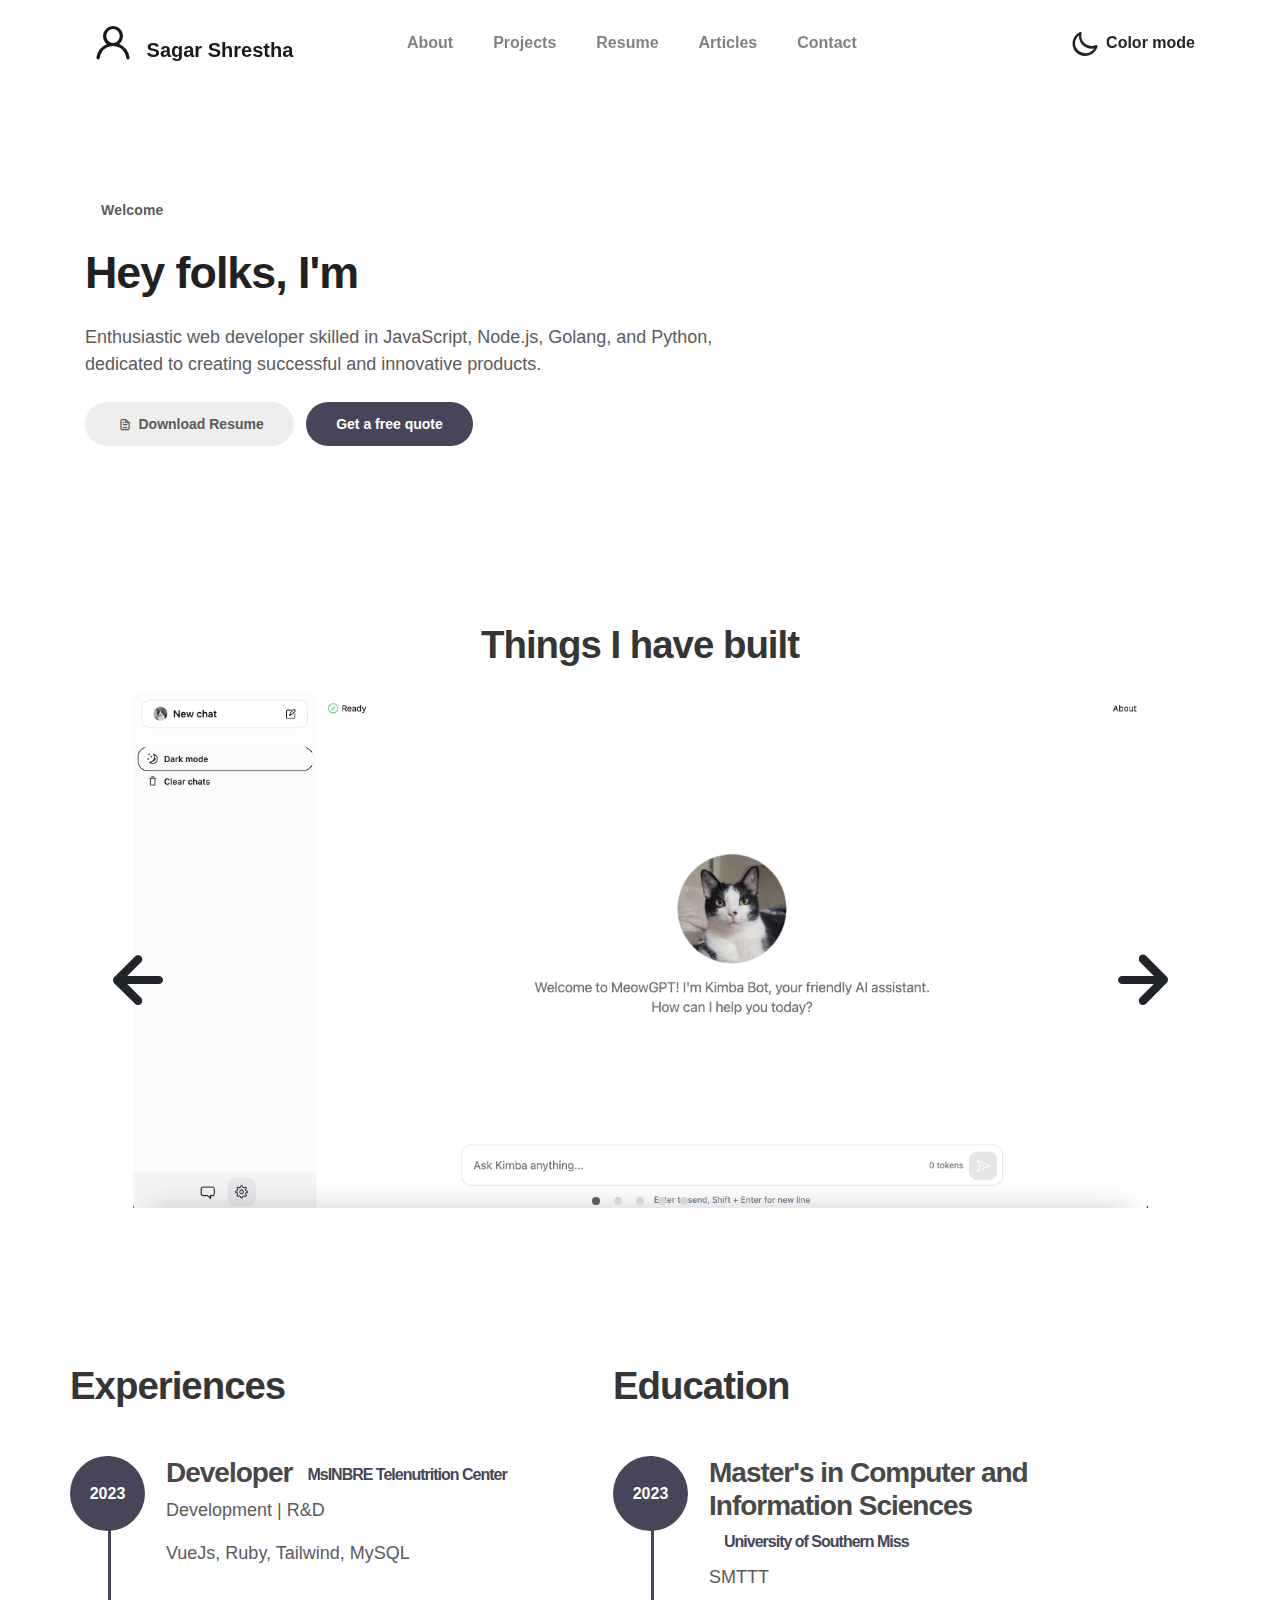
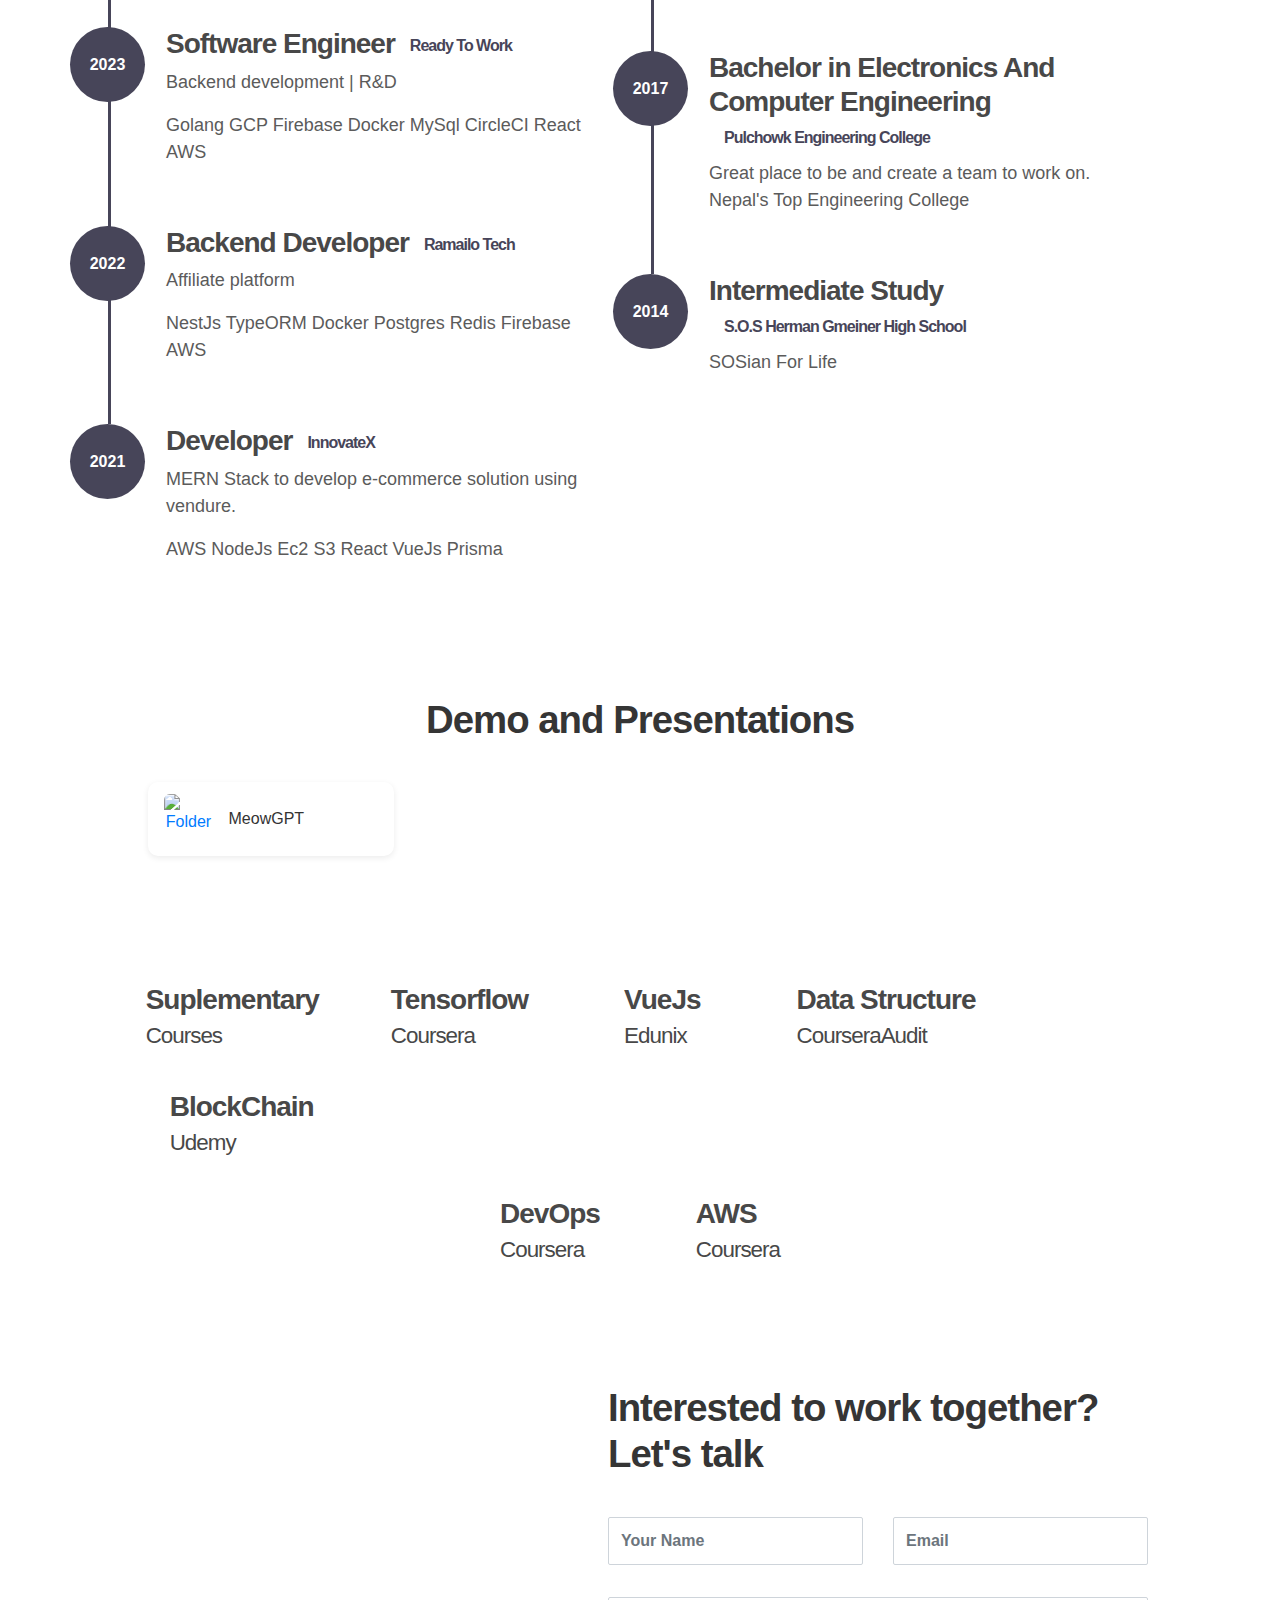
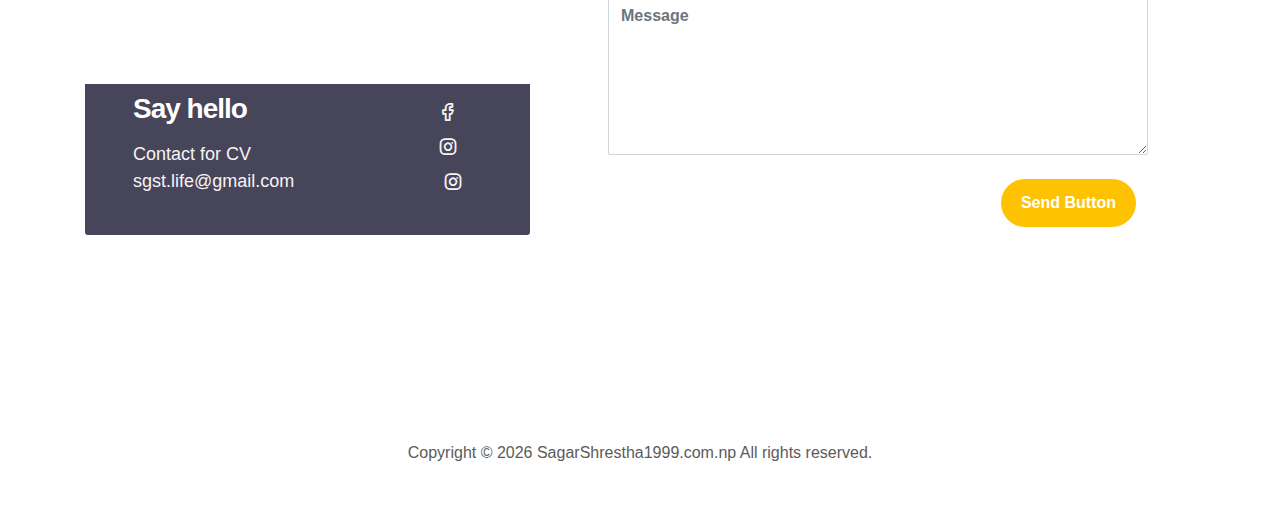
==== index.html @ 795438db "feat: added meow on demo" ====
<!doctype html>
<html lang="en">
  <head>
    <meta charset="utf-8">
    <meta name="viewport" content="width=device-width, initial-scale=1, shrink-to-fit=no">
    <meta name="description" content="">
    <meta name="author" content="">

    <title>Sagar's Portfolio</title>

    <link rel="stylesheet" href="css/bootstrap.min.css">
    <link rel="stylesheet" href="css/unicons.css">
    <link rel="stylesheet" href="css/owl.carousel.min.css">
    <link rel="stylesheet" href="css/owl.theme.default.min.css">
    <link rel="stylesheet" href="css/tooplate-style.css">

  </head>
  <body>

    <!-- MENU -->
    <nav class="navbar navbar-expand-sm navbar-light">
        <div class="container">
            <a class="navbar-brand" href="index.html"><i class='uil uil-user'></i> Sagar Shrestha</a>

            <button class="navbar-toggler" type="button" data-toggle="collapse" data-target="#navbarNav" aria-controls="navbarNav" aria-expanded="false"
                aria-label="Toggle navigation">
                <span class="navbar-toggler-icon"></span>
                <span class="navbar-toggler-icon"></span>
                <span class="navbar-toggler-icon"></span>
            </button>

            <div class="collapse navbar-collapse" id="navbarNav">
                <ul class="navbar-nav mx-auto">
                    <li class="nav-item">
                        <a href="#about" class="nav-link"><span data-hover="About">About</span></a>
                    </li>
                    <li class="nav-item">
                        <a href="#project" class="nav-link"><span data-hover="Projects">Projects</span></a>
                    </li>
                    <li class="nav-item">
                        <a href="#resume" class="nav-link"><span data-hover="Resume">Resume</span></a>
                    </li>
                    <li class="nav-item">
                        <a href="https://sgstlife.medium.com/" class="nav-link"><span data-hover="Articles">Articles</span></a>
                    </li>
                    <li class="nav-item">
                        <a href="#contact" class="nav-link"><span data-hover="Contact">Contact</span></a>
                    </li>
                    <li class="nav-item">
                      <a href="https://www.linkedin.com/in/znerfii/" style="color:grey"><span data-hover="Li"><div class="iconify uil " style="margin:5px" data-icon="uil-linkedin" data-inline="false" data-toggle="tooltip"  data-placement="left" title="linkedin"></div></span></a>
                    </li>
                    <li class="nav-item">
                      <a href="https://github.com/znerf" style="color:grey"><div class="iconify uil uil-github" style="margin:5px" data-icon="uil-github" data-inline="false" data-toggle="tooltip"  data-placement="left" title="Github"></div></a>
                    </li>
                </ul>

                <ul class="navbar-nav ml-lg-auto">
                    <div class="ml-lg-4">
                      <div class="color-mode d-lg-flex justify-content-center align-items-center">
                        <i class="color-mode-icon"></i>
                        Color mode
                      </div>
                    </div>
                </ul>
            </div>
        </div>
    </nav>

    <!-- ABOUT -->
    <section class="about full-screen d-lg-flex justify-content-center align-items-center" id="about">
        <div class="container">
            <div class="row ">
                
                <div class="col-lg-7 col-md-14 col-14 d-flex align-items-center">
                    <div class="about-text">
                        <small class="small-text">Welcome </small>
                        <h1 class="animated animated-text">
                            <span class="mr-2">Hey folks, I'm</span>
                                <div class="animated-info">
                                    <span class="animated-item">Sagar&nbsp;Shrestha</span>
                                    <span class="animated-item">Web&nbsp;Builder</span>
                                    <span class="animated-item">Developer</span>
                                </div>
                        </h1>

                        <p>Enthusiastic web developer skilled in JavaScript, Node.js, Golang, and Python, dedicated to creating successful and innovative products.</p>
                        
                        <div class="custom-btn-group mt-4">
                          <a href="#resume" class="btn mr-lg-2 custom-btn"><i class='uil uil-file-alt'></i> Download Resume</a>
                          <a href="#contact" class="btn custom-btn custom-btn-bg custom-btn-link">Get a free quote</a>
                        </div>
                    </div>
                </div>

                <div class="col-lg-5 col-md-12 col-12">
                    <div class="about-image svg">
                        <!-- <img src="images/undraw/new.png" class="img-fluid" alt="svg image"> -->
                    </div>
                </div>

            </div>
        </div>
    </section>

    <!-- PROJECTS -->
    <section class="project py-5" id="project">
        <div class="container">
                
                <div class="row">
                  <div class="col-lg-11 text-center mx-auto col-12">

                      <div class="col-lg-8 mx-auto mb-4">
                        <h2>Things I have built</h2>
                      </div>
                      <div class="owl-carousel owl-theme">
                        <div class="item">
                          <div class="project-info">
                            <a href="http://meowgpt.SagarShrestha1999.com.np"><img src="images/project/1.png" class="img-fluid" alt="project image"></a>
                          </div>
                        </div>
                        <div class="item">
                          <div class="project-info">
                            <img src="images/project/3.png" class="img-fluid" alt="project image">
                          </div>
                        </div>

                        <div class="item">
                          <div class="project-info">
                            <img src="images/project/4.png" class="img-fluid" alt="project image">
                          </div>
                        </div>

                        <div class="item">
                          <div class="project-info">
                            <img src="images/project/5.png" class="img-fluid" alt="project image">
                          </div>
                        </div>

                        <div class="item">
                          <div class="project-info">
                            <img src="images/project/2.png" class="img-fluid" alt="project image">
                          </div>
                        </div>

                      
                      </div>

                  </div>
                </div>
        </div>
    </section>

    <!-- FEATURES -->
    <section class="resume py-5 d-lg-flex justify-content-center align-items-center" id="resume">
        <div class="container">
            <div class="row d-flex">
              <div class="d-flex">
                <div class="">
                  <h2 class="mb-4">Experiences</h2>
                        <div class="timeline-wrapper">
                            <div class="timeline-yr">
                                <span>2023</span>
                            </div>
                            <div class="timeline-info">
                              <h3><span>Developer<small>MsINBRE Telenutrition Center</small></h3>
                                <p> Development | R&D </p>
                                <p>VueJs, Ruby, Tailwind, MySQL</p>
                            </div>
                        </div>
                        <div class="timeline-wrapper">
                            <div class="timeline-yr">
                                <span>2023</span>
                            </div>
                            <div class="timeline-info">
                              <h3><span>Software Engineer<small>Ready To Work</small></h3>
                                <p> Backend development | R&D </p>
                                <p>Golang GCP Firebase Docker MySql CircleCI React AWS</p>
                            </div>
                        </div>
                        <div class="timeline-wrapper">
                            <div class="timeline-yr">
                                <span>2022</span>
                            </div>
                            <div class="timeline-info">
                              <h3><span>Backend Developer<small> Ramailo Tech</small></h3>
                                <p>Affiliate platform</p>
                                <p>NestJs TypeORM Docker Postgres Redis Firebase AWS </p>
                            </div>
                        </div>
                        
                        <div class="timeline-wrapper">
                            <div class="timeline-yr">
                                <span>2021</span>
                            </div>
                            <div class="timeline-info">
                                <h3><span>Developer<small>InnovateX</small></h3>
                                <p>MERN Stack to develop e-commerce solution using vendure.</p>
                                <p>AWS NodeJs Ec2 S3 React VueJs Prisma</p>
                            </div>
                        </div>

                    </div>
                </div>

                <div class="col-lg-6">
                  <h2 class="mb-4 mobile-mt-2">Education</h2>

                    <div class="timeline">
                        <div class="timeline-wrapper">
                          <div class="timeline-yr">
                              <span>2023</span>
                          </div>
                          <div class="timeline-info">
                              <h3><span>Master's in Computer and Information Sciences</span><small>University of Southern Miss</small></h3>
                              <p>SMTTT</p>
                          </div>
                        </div>
                        <div class="timeline-wrapper">
                            <div class="timeline-yr">
                                <span>2017</span>
                            </div>
                            <div class="timeline-info">
                                <h3><span>Bachelor in Electronics And Computer Engineering</span><small>Pulchowk Engineering College</small></h3>
                                <p>Great place to be and create a team to work on. Nepal's Top Engineering College</p>
                            </div>
                        </div>
                        
                        <div class="timeline-wrapper">
                            <div class="timeline-yr">
                                <span>2014</span>
                            </div>
                            <div class="timeline-info">
                                <h3><span>Intermediate Study</span><small>S.O.S Herman Gmeiner High School</small></h3>
                                <p>SOSian For Life</p>
                            </div>
                        </div>

                    </div>
                </div>
              </div>
            </div>
        </div>
    </section>

    <!-- Demo and Presentations -->
    <section class="demo py-5" id="project">
      <div class="container">
              
        <div class="row">
          <div class="col-lg-11 text-center mx-auto col-12">

            <div class="col-lg-8 mx-auto mb-4">
              <h2>Demo and Presentations</h2>
            </div>
            <div>
              <div class="file-structure flex">
                <a href="https://meowgpt.sagarshrestha1999.com.np/">
                  <div class="file-item">
                    <img src="https://meowgpt.sagarshrestha1999.com.np/_next/image?url=%2F_next%2Fstatic%2Fmedia%2Fkimba.b46b44c6.png&w=256&q=75" alt="Folder" class="thumbnail">
                    <span class="file-name">MeowGPT</span>
                  </div>
                </a>
              </div>
            </div>
            
          </div>
        </div>
      </div>
    </section>
    <!-- Other Courses -->

    <section class="justify-content-center align-items-center" id="courses">
                      <div class="col-lg-10 col-24  mx-auto my-5">
                          <div class="d-flex flex-wrap">
                            <div class="mx-4 my-3"><h3><span>Suplementary<br/><small>Courses</small></h3></div>
                            <div class="mx-5 my-3"><h3><span>Tensorflow<br/><small>Coursera</small></h3></div>

                            <div class="mx-5 my-3"><h3><span>VueJs<br/><small>Edunix</small></h3></div>
                            <div class="mx-5 my-3"><h3><span>Data&nbsp;Structure <br/><small>CourseraAudit</small></h3></div>
                            <div class="mx-5 my-3"><h3><span>BlockChain <br/><small>Udemy</small></h3></div>
                              
                          </div>
                           <div class="d-flex">
                              <div class="mx-auto d-flex">
                                <div class="mx-5 my-3"><h3><span>DevOps<br/><small>Coursera</small></h3></div>
                                <div class="mx-5 my-3"><h3><span>AWS<br/><small>Coursera</small></h3></div>
                              </div>
                            </div>
                          

                      </div>
                      <div class="align-items-center mx-20">
                           
                          </div>
                     
                     

  </section>


    <!-- CONTACT -->
    <section class="contact py-5" id="contact">
      <div class="container">
        <div class="row">
          
          <div class="col-lg-5 mr-lg-5 col-12">
            <div class="google-map w-100">
              <iframe src="https://www.google.com/maps/embed?pb=!1m18!1m12!1m3!1d1455.3664847449543!2d-89.33433861448476!3d31.33158667253355!2m3!1f0!2f0!3f0!3m2!1i1024!2i768!4f13.1!3m3!1m2!1s0x889cdebcd81a4797%3A0x7bf52730d77a5db!2s2901%20W%204th%20St%2C%20Hattiesburg%2C%20MS%2039401!5e0!3m2!1sen!2sus!4v1721690590022!5m2!1sen!2sus" width="400" height="300" frameborder="0" style="border:0" allowfullscreen></iframe>
            </div>
            

            <div class="contact-info  justify-content-between align-items-center py-2 px-lg-5">
              <div class="d-flex">  
              <div class="contact-info-item">
                  <h3 class="mb-3 text-white">Say hello</h3>
                  <p class="footer-text mb-0">Contact for CV</p>
                  <p><a href="mailto:znerfii.a1@gmail.com">sgst.life@gmail.com</a></p>
                </div>

                <ul class="social-links" style="margin-left: 140px;">
                     <li><a href="https://fb.com/znerfii" class="uil uil-facebook" data-toggle="tooltip" data-placement="left" title="Facebook"></a></li>
                     <li><a href="https://instagram.com/sgstlife" class="uil uil-instagram" data-toggle="tooltip" data-placement="left" title="Instagram"></a></li>
                     <li><a href="https://twitter.com/znerfii"><div class="iconify uil uil-instagram" style="margin:5px" data-icon="uil-twitter" data-inline="false" data-toggle="tooltip"  data-placement="left" title="Twitter"></div></a></li>
                     <li><a href="https://github.com/znerf"><div class="iconify uil uil-github" style="margin:5px" data-icon="uil-github" data-inline="false" data-toggle="tooltip"  data-placement="left" title="Github"></div></a></li>
                     <li><a href="https://linkedin.com/in/znerfii"> <div class="iconify uil " style="margin:5px" data-icon="uil-linkedin" data-inline="false" data-toggle="tooltip"  data-placement="left" title="linkedin"></div></a></li>
                </ul>
                </div>
                <!-- <p class=" text-white">Join our discord community here <a href="https://discord.gg/NMB7udkdMW"> <img height="40px" src="https://discord.com/assets/847541504914fd33810e70a0ea73177e.ico"></a> -->
                </p>
                
            </div>
            
          </div>

          <div class="col-lg-6 col-12">
            <div class="contact-form">
              <h2 class="mb-4">Interested to work together? Let's talk</h2>

              <form method="get" id="contact-form">
                <div class="row">
                  <div class="col-lg-6 col-12">
                    <input type="text" class="form-control" name="user_name" placeholder="Your Name" id="name">
                  </div>

                  <div class="col-lg-6 col-12">
                    <input type="email" class="form-control" name="user_email" placeholder="Email" id="email">
                  </div>

                  <div class="col-12">
                    <textarea name="message" rows="6" class="form-control" id="message" placeholder="Message"></textarea>
                  </div>

                  <div class="col-12">
                    <div style="overflow: hidden;">
                      <!-- <div style="float: left;"><script type="text/javascript" src="https://cdnjs.buymeacoffee.com/1.0.0/button.prod.min.js" data-name="bmc-button" data-slug="sgstlife" data-color="#40DCA5" data-emoji=""  data-font="Cookie" data-text="Buy me a coffee" data-outline-color="#000000" data-font-color="#ffffff" data-coffee-color="#FFDD00" ></script></div> -->
                      <div style="float: right; margin-right:20px; margin-top:-8px"><input type="submit" class="form-control submit-btn py-2 mx-2" id="send" value="Send Button"></input></div>
                    </div>
                  </div>
                </div>
              </form>
            </div>
          </div>

        </div>
      </div>
    </section>
    </section>
    <h1 class="animated animated-text">
      <span class="mr-2"></span>
    </h1>
    

    <!-- FOOTER -->
     <footer class="footer py-5">
          <div class="container">
               <div class="row">

                    <div class="col-lg-12 col-12">                                
                        <p class="copyright-text text-center">Copyright &copy; <script type="text/javascript"> document.write(new Date().getFullYear());</script> SagarShrestha1999.com.np All rights reserved.</p>
                    </div>
                    
               </div>
          </div>
     </footer>

    <script src="js/jquery-3.3.1.min.js"></script>
    <script src="js/popper.min.js"></script>
    <script src="js/bootstrap.min.js"></script>
    <script src="js/Headroom.js"></script>
    <script src="js/jQuery.headroom.js"></script>
    <script src="js/owl.carousel.min.js"></script>
    <script src="js/smoothscroll.js"></script>
    <script src="js/custom.js"></script>
    <script src="https://code.iconify.design/1/1.0.7/iconify.min.js"></script>
    <script type="text/javascript" src="https://cdn.jsdelivr.net/npm/emailjs-com@2/dist/email.min.js"></script>
    
    <script type="text/javascript">
        (function() {
            
            emailjs.init('user_K3mMIJPa9LrLvEDeGGOLs');
        })();
    </script>
     <script type="text/javascript">
      window.onload = function() {
          document.getElementById('contact-form').addEventListener('submit', function(event) {
              event.preventDefault();
              const button = document.querySelector('#send');
              if (button.disabled === false){
                emailjs.sendForm('gmail', 'template_5zw93GCi', this)
                  .then(function() {
                      button.disabled = true;   
                      button.value="SUCCESS"
                      console.log('SUCCESS!');
                  }, function(error) {
                      button.value="FAILED TRY AGAIN"
                      console.log('FAILED...', error);
                  });
                }
          });
      }
    </script>

  </body>
</html>
---- css/unicons.css ----
@font-face {
  font-family: 'unicons';
  src: url('../font/unicons.eot?42479262');
  src: url('../font/unicons.eot?42479262#iefix') format('embedded-opentype'),
       url('../font/unicons.woff2?42479262') format('woff2'),
       url('../font/unicons.woff?42479262') format('woff'),
       url('../font/unicons.ttf?42479262') format('truetype'),
       url('../font/unicons.svg?42479262#unicons') format('svg');
  font-weight: normal;
  font-style: normal;
}
/* Chrome hack: SVG is rendered more smooth in Windozze. 100% magic, uncomment if you need it. */
/* Note, that will break hinting! In other OS-es font will be not as sharp as it could be */
/*
@media screen and (-webkit-min-device-pixel-ratio:0) {
  @font-face {
    font-family: 'unicons';
    src: url('../font/unicons.svg?42479262#unicons') format('svg');
  }
}
*/
 
 [class^="uil-"]:before, [class*=" uil-"]:before {
  font-family: "unicons";
  font-style: normal;
  font-weight: normal;
  speak: none;
 
  display: inline-block;
  text-decoration: inherit;
  width: 1em;
  margin-right: .2em;
  text-align: center;
  /* opacity: .8; */
 
  /* For safety - reset parent styles, that can break glyph codes*/
  font-variant: normal;
  text-transform: none;
 
  /* fix buttons height, for twitter bootstrap */
  line-height: 1em;
 
  /* Animation center compensation - margins should be symmetric */
  /* remove if not needed */
  margin-left: .2em;
 
  /* you can be more comfortable with increased icons size */
  /* font-size: 120%; */
 
  /* Font smoothing. That was taken from TWBS */
  -webkit-font-smoothing: antialiased;
  -moz-osx-font-smoothing: grayscale;
 
  /* Uncomment for 3D effect */
  /* text-shadow: 1px 1px 1px rgba(127, 127, 127, 0.3); */
}
 
.uil-abacus:before { content: '\e800'; } /* '' */
.uil-accessible-icon-alt:before { content: '\e801'; } /* '' */
.uil-adjust-alt:before { content: '\e802'; } /* '' */
.uil-adjust-circle:before { content: '\e803'; } /* '' */
.uil-adjust-half:before { content: '\e804'; } /* '' */
.uil-adjust:before { content: '\e805'; } /* '' */
.uil-airplay:before { content: '\e806'; } /* '' */
.uil-align-alt:before { content: '\e807'; } /* '' */
.uil-align-center-alt:before { content: '\e808'; } /* '' */
.uil-align-center-h:before { content: '\e809'; } /* '' */
.uil-align-center-justify:before { content: '\e80a'; } /* '' */
.uil-align-center-v:before { content: '\e80b'; } /* '' */
.uil-align-center:before { content: '\e80c'; } /* '' */
.uil-align-justify:before { content: '\e80d'; } /* '' */
.uil-align-left-justify:before { content: '\e80e'; } /* '' */
.uil-align-left:before { content: '\e80f'; } /* '' */
.uil-align-letter-right:before { content: '\e810'; } /* '' */
.uil-align-right-justify:before { content: '\e811'; } /* '' */
.uil-align-right:before { content: '\e812'; } /* '' */
.uil-align:before { content: '\e813'; } /* '' */
.uil-ambulance:before { content: '\e814'; } /* '' */
.uil-analysis:before { content: '\e815'; } /* '' */
.uil-analytics:before { content: '\e816'; } /* '' */
.uil-anchor:before { content: '\e817'; } /* '' */
.uil-android-phone-slash:before { content: '\e818'; } /* '' */
.uil-angle-double-down:before { content: '\e819'; } /* '' */
.uil-angle-double-left:before { content: '\e81a'; } /* '' */
.uil-angle-double-right:before { content: '\e81b'; } /* '' */
.uil-angle-double-up:before { content: '\e81c'; } /* '' */
.uil-angle-down:before { content: '\e81d'; } /* '' */
.uil-angle-left:before { content: '\e81e'; } /* '' */
.uil-angle-right-b:before { content: '\e81f'; } /* '' */
.uil-angle-right:before { content: '\e820'; } /* '' */
.uil-angle-up:before { content: '\e821'; } /* '' */
.uil-annoyed-alt:before { content: '\e822'; } /* '' */
.uil-annoyed:before { content: '\e823'; } /* '' */
.uil-apps:before { content: '\e824'; } /* '' */
.uil-archive-alt:before { content: '\e825'; } /* '' */
.uil-archive:before { content: '\e826'; } /* '' */
.uil-arrow-break:before { content: '\e827'; } /* '' */
.uil-arrow-circle-down:before { content: '\e828'; } /* '' */
.uil-arrow-circle-left:before { content: '\e829'; } /* '' */
.uil-arrow-circle-right:before { content: '\e82a'; } /* '' */
.uil-arrow-circle-up:before { content: '\e82b'; } /* '' */
.uil-arrow-compress-h:before { content: '\e82c'; } /* '' */
.uil-arrow-down-left:before { content: '\e82d'; } /* '' */
.uil-arrow-down-right:before { content: '\e82e'; } /* '' */
.uil-arrow-down:before { content: '\e82f'; } /* '' */
.uil-arrow-from-right:before { content: '\e830'; } /* '' */
.uil-arrow-from-top:before { content: '\e831'; } /* '' */
.uil-arrow-growth:before { content: '\e832'; } /* '' */
.uil-arrow-left:before { content: '\e833'; } /* '' */
.uil-arrow-random:before { content: '\e834'; } /* '' */
.uil-arrow-resize-diagonal:before { content: '\e835'; } /* '' */
.uil-arrow-right:before { content: '\e836'; } /* '' */
.uil-arrow-to-bottom:before { content: '\e837'; } /* '' */
.uil-arrow-to-right:before { content: '\e838'; } /* '' */
.uil-arrow-up-left:before { content: '\e839'; } /* '' */
.uil-arrow-up-right:before { content: '\e83a'; } /* '' */
.uil-arrow-up:before { content: '\e83b'; } /* '' */
.uil-arrows-h-alt:before { content: '\e83c'; } /* '' */
.uil-arrows-h:before { content: '\e83d'; } /* '' */
.uil-arrows-left-down:before { content: '\e83e'; } /* '' */
.uil-arrows-maximize:before { content: '\e83f'; } /* '' */
.uil-arrows-merge:before { content: '\e840'; } /* '' */
.uil-arrows-resize-h:before { content: '\e841'; } /* '' */
.uil-arrows-resize-v:before { content: '\e842'; } /* '' */
.uil-arrows-resize:before { content: '\e843'; } /* '' */
.uil-arrows-right-down:before { content: '\e844'; } /* '' */
.uil-arrows-shrink-h:before { content: '\e845'; } /* '' */
.uil-arrows-shrink-v:before { content: '\e846'; } /* '' */
.uil-arrows-up-right:before { content: '\e847'; } /* '' */
.uil-arrows-v-alt:before { content: '\e848'; } /* '' */
.uil-arrows-v:before { content: '\e849'; } /* '' */
.uil-at:before { content: '\e84a'; } /* '' */
.uil-atm-card:before { content: '\e84b'; } /* '' */
.uil-atom:before { content: '\e84c'; } /* '' */
.uil-auto-flash:before { content: '\e84d'; } /* '' */
.uil-award-alt:before { content: '\e84e'; } /* '' */
.uil-award:before { content: '\e84f'; } /* '' */
.uil-baby-carriage:before { content: '\e850'; } /* '' */
.uil-backpack:before { content: '\e851'; } /* '' */
.uil-backspace:before { content: '\e852'; } /* '' */
.uil-backward:before { content: '\e853'; } /* '' */
.uil-bag-alt:before { content: '\e854'; } /* '' */
.uil-bag-slash:before { content: '\e855'; } /* '' */
.uil-bag:before { content: '\e856'; } /* '' */
.uil-ball:before { content: '\e857'; } /* '' */
.uil-ban:before { content: '\e858'; } /* '' */
.uil-bars:before { content: '\e859'; } /* '' */
.uil-basketball-hoop:before { content: '\e85a'; } /* '' */
.uil-basketball:before { content: '\e85b'; } /* '' */
.uil-battery-bolt:before { content: '\e85c'; } /* '' */
.uil-battery-empty:before { content: '\e85d'; } /* '' */
.uil-bed-double:before { content: '\e85e'; } /* '' */
.uil-bed:before { content: '\e85f'; } /* '' */
.uil-bell-school:before { content: '\e860'; } /* '' */
.uil-bell-slash:before { content: '\e861'; } /* '' */
.uil-bill:before { content: '\e862'; } /* '' */
.uil-bitcoin-circle:before { content: '\e863'; } /* '' */
.uil-bitcoin:before { content: '\e864'; } /* '' */
.uil-bluetooth-b:before { content: '\e865'; } /* '' */
.uil-bolt-alt:before { content: '\e866'; } /* '' */
.uil-bolt-slash:before { content: '\e867'; } /* '' */
.uil-bolt:before { content: '\e868'; } /* '' */
.uil-book-alt:before { content: '\e869'; } /* '' */
.uil-book-medical:before { content: '\e86a'; } /* '' */
.uil-book-open:before { content: '\e86b'; } /* '' */
.uil-book-reader:before { content: '\e86c'; } /* '' */
.uil-book:before { content: '\e86d'; } /* '' */
.uil-bookmark-full:before { content: '\e86e'; } /* '' */
.uil-bookmark:before { content: '\e86f'; } /* '' */
.uil-books:before { content: '\e870'; } /* '' */
.uil-boombox:before { content: '\e871'; } /* '' */
.uil-border-alt:before { content: '\e872'; } /* '' */
.uil-border-bottom:before { content: '\e873'; } /* '' */
.uil-border-clear:before { content: '\e874'; } /* '' */
.uil-border-horizontal:before { content: '\e875'; } /* '' */
.uil-border-inner:before { content: '\e876'; } /* '' */
.uil-border-left:before { content: '\e877'; } /* '' */
.uil-border-out:before { content: '\e878'; } /* '' */
.uil-border-right:before { content: '\e879'; } /* '' */
.uil-border-top:before { content: '\e87a'; } /* '' */
.uil-border-vertical:before { content: '\e87b'; } /* '' */
.uil-box:before { content: '\e87c'; } /* '' */
.uil-briefcase-alt:before { content: '\e87d'; } /* '' */
.uil-briefcase:before { content: '\e87e'; } /* '' */
.uil-bright:before { content: '\e87f'; } /* '' */
.uil-brightness-empty:before { content: '\e880'; } /* '' */
.uil-brightness-half:before { content: '\e881'; } /* '' */
.uil-brightness-low:before { content: '\e882'; } /* '' */
.uil-brightness-minus:before { content: '\e883'; } /* '' */
.uil-brightness-plus:before { content: '\e884'; } /* '' */
.uil-brightness:before { content: '\e885'; } /* '' */
.uil-bring-bottom:before { content: '\e886'; } /* '' */
.uil-bring-front:before { content: '\e887'; } /* '' */
.uil-brush-alt:before { content: '\e888'; } /* '' */
.uil-bug:before { content: '\e889'; } /* '' */
.uil-building:before { content: '\e88a'; } /* '' */
.uil-bullseye:before { content: '\e88b'; } /* '' */
.uil-bus-alt:before { content: '\e88c'; } /* '' */
.uil-bus-school:before { content: '\e88d'; } /* '' */
.uil-bus:before { content: '\e88e'; } /* '' */
.uil-calcualtor:before { content: '\e88f'; } /* '' */
.uil-calculator-alt:before { content: '\e890'; } /* '' */
.uil-calendar-alt:before { content: '\e891'; } /* '' */
.uil-calendar-slash:before { content: '\e892'; } /* '' */
.uil-calender:before { content: '\e893'; } /* '' */
.uil-calling:before { content: '\e894'; } /* '' */
.uil-camera-plus:before { content: '\e895'; } /* '' */
.uil-camera-slash:before { content: '\e896'; } /* '' */
.uil-camera:before { content: '\e897'; } /* '' */
.uil-cancel:before { content: '\e898'; } /* '' */
.uil-capsule:before { content: '\e899'; } /* '' */
.uil-capture:before { content: '\e89a'; } /* '' */
.uil-car-sideview:before { content: '\e89b'; } /* '' */
.uil-car-slash:before { content: '\e89c'; } /* '' */
.uil-car-wash:before { content: '\e89d'; } /* '' */
.uil-car:before { content: '\e89e'; } /* '' */
.uil-card-atm:before { content: '\e89f'; } /* '' */
.uil-caret-right:before { content: '\e8a0'; } /* '' */
.uil-cart:before { content: '\e8a1'; } /* '' */
.uil-cell:before { content: '\e8a2'; } /* '' */
.uil-celsius:before { content: '\e8a3'; } /* '' */
.uil-chart-bar-alt:before { content: '\e8a4'; } /* '' */
.uil-chart-bar:before { content: '\e8a5'; } /* '' */
.uil-chart-down:before { content: '\e8a6'; } /* '' */
.uil-chart-growth-alt:before { content: '\e8a7'; } /* '' */
.uil-chart-growth:before { content: '\e8a8'; } /* '' */
.uil-chart-line:before { content: '\e8a9'; } /* '' */
.uil-chart-pie-alt:before { content: '\e8aa'; } /* '' */
.uil-chart-pie:before { content: '\e8ab'; } /* '' */
.uil-chart:before { content: '\e8ac'; } /* '' */
.uil-chat-bubble-user:before { content: '\e8ad'; } /* '' */
.uil-chat-info:before { content: '\e8ae'; } /* '' */
.uil-chat:before { content: '\e8af'; } /* '' */
.uil-check-circle:before { content: '\e8b0'; } /* '' */
.uil-check-square:before { content: '\e8b1'; } /* '' */
.uil-check:before { content: '\e8b2'; } /* '' */
.uil-circle-layer:before { content: '\e8b3'; } /* '' */
.uil-circle:before { content: '\e8b4'; } /* '' */
.uil-circuit:before { content: '\e8b5'; } /* '' */
.uil-clapper-board:before { content: '\e8b6'; } /* '' */
.uil-clipboard-alt:before { content: '\e8b7'; } /* '' */
.uil-clipboard-blank:before { content: '\e8b8'; } /* '' */
.uil-clipboard-notes:before { content: '\e8b9'; } /* '' */
.uil-clipboard:before { content: '\e8ba'; } /* '' */
.uil-clock-eight:before { content: '\e8bb'; } /* '' */
.uil-clock-five:before { content: '\e8bc'; } /* '' */
.uil-clock-nine:before { content: '\e8bd'; } /* '' */
.uil-clock-seven:before { content: '\e8be'; } /* '' */
.uil-clock-ten:before { content: '\e8bf'; } /* '' */
.uil-clock-three:before { content: '\e8c0'; } /* '' */
.uil-clock-two:before { content: '\e8c1'; } /* '' */
.uil-clock:before { content: '\e8c2'; } /* '' */
.uil-closed-captioning:before { content: '\e8c3'; } /* '' */
.uil-cloud-block:before { content: '\e8c4'; } /* '' */
.uil-cloud-bookmark:before { content: '\e8c5'; } /* '' */
.uil-cloud-check:before { content: '\e8c6'; } /* '' */
.uil-cloud-computing:before { content: '\e8c7'; } /* '' */
.uil-cloud-data-connection:before { content: '\e8c8'; } /* '' */
.uil-cloud-database-tree:before { content: '\e8c9'; } /* '' */
.uil-cloud-download:before { content: '\e8ca'; } /* '' */
.uil-cloud-drizzle:before { content: '\e8cb'; } /* '' */
.uil-cloud-exclamation:before { content: '\e8cc'; } /* '' */
.uil-cloud-hail:before { content: '\e8cd'; } /* '' */
.uil-cloud-heart:before { content: '\e8ce'; } /* '' */
.uil-cloud-info:before { content: '\e8cf'; } /* '' */
.uil-cloud-lock:before { content: '\e8d0'; } /* '' */
.uil-cloud-meatball:before { content: '\e8d1'; } /* '' */
.uil-cloud-moon-hail:before { content: '\e8d2'; } /* '' */
.uil-cloud-moon-meatball:before { content: '\e8d3'; } /* '' */
.uil-cloud-moon-rain:before { content: '\e8d4'; } /* '' */
.uil-cloud-moon-showers:before { content: '\e8d5'; } /* '' */
.uil-cloud-moon:before { content: '\e8d6'; } /* '' */
.uil-cloud-question:before { content: '\e8d7'; } /* '' */
.uil-cloud-rain-sun:before { content: '\e8d8'; } /* '' */
.uil-cloud-rain:before { content: '\e8d9'; } /* '' */
.uil-cloud-redo:before { content: '\e8da'; } /* '' */
.uil-cloud-set:before { content: '\e8db'; } /* '' */
.uil-cloud-share:before { content: '\e8dc'; } /* '' */
.uil-cloud-shield:before { content: '\e8dd'; } /* '' */
.uil-cloud-showers-alt:before { content: '\e8de'; } /* '' */
.uil-cloud-showers-heavy:before { content: '\e8df'; } /* '' */
.uil-cloud-showers:before { content: '\e8e0'; } /* '' */
.uil-cloud-slash:before { content: '\e8e1'; } /* '' */
.uil-cloud-sun-hail:before { content: '\e8e2'; } /* '' */
.uil-cloud-sun-meatball:before { content: '\e8e3'; } /* '' */
.uil-cloud-sun-rain-alt:before { content: '\e8e4'; } /* '' */
.uil-cloud-sun-rain:before { content: '\e8e5'; } /* '' */
.uil-cloud-sun-tear:before { content: '\e8e6'; } /* '' */
.uil-cloud-sun:before { content: '\e8e7'; } /* '' */
.uil-cloud-times:before { content: '\e8e8'; } /* '' */
.uil-cloud-unlock:before { content: '\e8e9'; } /* '' */
.uil-cloud-upload:before { content: '\e8ea'; } /* '' */
.uil-cloud-wifi:before { content: '\e8eb'; } /* '' */
.uil-cloud-wind:before { content: '\e8ec'; } /* '' */
.uil-cloud:before { content: '\e8ed'; } /* '' */
.uil-clouds:before { content: '\e8ee'; } /* '' */
.uil-club:before { content: '\e8ef'; } /* '' */
.uil-code:before { content: '\e8f0'; } /* '' */
.uil-coffee:before { content: '\e8f1'; } /* '' */
.uil-cog:before { content: '\e8f2'; } /* '' */
.uil-coins:before { content: '\e8f3'; } /* '' */
.uil-columns:before { content: '\e8f4'; } /* '' */
.uil-comment-alt-block:before { content: '\e8f5'; } /* '' */
.uil-comment-alt-chart-lines:before { content: '\e8f6'; } /* '' */
.uil-comment-alt-check:before { content: '\e8f7'; } /* '' */
.uil-comment-alt-dots:before { content: '\e8f8'; } /* '' */
.uil-comment-alt-download:before { content: '\e8f9'; } /* '' */
.uil-comment-alt-edit:before { content: '\e8fa'; } /* '' */
.uil-comment-alt-exclamation:before { content: '\e8fb'; } /* '' */
.uil-comment-alt-heart:before { content: '\e8fc'; } /* '' */
.uil-comment-alt-image:before { content: '\e8fd'; } /* '' */
.uil-comment-alt-info:before { content: '\e8fe'; } /* '' */
.uil-comment-alt-lines:before { content: '\e8ff'; } /* '' */
.uil-comment-alt-lock:before { content: '\e900'; } /* '' */
.uil-comment-alt-medical:before { content: '\e901'; } /* '' */
.uil-comment-alt-message:before { content: '\e902'; } /* '' */
.uil-comment-alt-notes:before { content: '\e903'; } /* '' */
.uil-comment-alt-plus:before { content: '\e904'; } /* '' */
.uil-comment-alt-question:before { content: '\e905'; } /* '' */
.uil-comment-alt-redo:before { content: '\e906'; } /* '' */
.uil-comment-alt-search:before { content: '\e907'; } /* '' */
.uil-comment-alt-share:before { content: '\e908'; } /* '' */
.uil-comment-alt-shield:before { content: '\e909'; } /* '' */
.uil-comment-alt-upload:before { content: '\e90a'; } /* '' */
.uil-comment-alt-verify:before { content: '\e90b'; } /* '' */
.uil-comment-alt:before { content: '\e90c'; } /* '' */
.uil-comment-block:before { content: '\e90d'; } /* '' */
.uil-comment-chart-line:before { content: '\e90e'; } /* '' */
.uil-comment-check:before { content: '\e90f'; } /* '' */
.uil-comment-dots:before { content: '\e910'; } /* '' */
.uil-comment-download:before { content: '\e911'; } /* '' */
.uil-comment-edit:before { content: '\e912'; } /* '' */
.uil-comment-exclamation:before { content: '\e913'; } /* '' */
.uil-comment-heart:before { content: '\e914'; } /* '' */
.uil-comment-image:before { content: '\e915'; } /* '' */
.uil-comment-info-alt:before { content: '\e916'; } /* '' */
.uil-comment-info:before { content: '\e917'; } /* '' */
.uil-comment-lines:before { content: '\e918'; } /* '' */
.uil-comment-lock:before { content: '\e919'; } /* '' */
.uil-comment-medical:before { content: '\e91a'; } /* '' */
.uil-comment-message:before { content: '\e91b'; } /* '' */
.uil-comment-notes:before { content: '\e91c'; } /* '' */
.uil-comment-plus:before { content: '\e91d'; } /* '' */
.uil-comment-question:before { content: '\e91e'; } /* '' */
.uil-comment-redo:before { content: '\e91f'; } /* '' */
.uil-comment-search:before { content: '\e920'; } /* '' */
.uil-comment-share:before { content: '\e921'; } /* '' */
.uil-comment-shield:before { content: '\e922'; } /* '' */
.uil-comment-slash:before { content: '\e923'; } /* '' */
.uil-comment-upload:before { content: '\e924'; } /* '' */
.uil-comment-verify:before { content: '\e925'; } /* '' */
.uil-comment:before { content: '\e926'; } /* '' */
.uil-comments-alt:before { content: '\e927'; } /* '' */
.uil-comments:before { content: '\e928'; } /* '' */
.uil-commnet-alt-slash:before { content: '\e929'; } /* '' */
.uil-compact-disc:before { content: '\e92a'; } /* '' */
.uil-compass:before { content: '\e92b'; } /* '' */
.uil-compress-alt-left:before { content: '\e92c'; } /* '' */
.uil-compress-alt:before { content: '\e92d'; } /* '' */
.uil-compress-arrows:before { content: '\e92e'; } /* '' */
.uil-compress-lines:before { content: '\e92f'; } /* '' */
.uil-compress-point:before { content: '\e930'; } /* '' */
.uil-compress-v:before { content: '\e931'; } /* '' */
.uil-compress:before { content: '\e932'; } /* '' */
.uil-computer-mouse:before { content: '\e933'; } /* '' */
.uil-confused:before { content: '\e934'; } /* '' */
.uil-constructor:before { content: '\e935'; } /* '' */
.uil-copy-alt:before { content: '\e936'; } /* '' */
.uil-copy-landscape:before { content: '\e937'; } /* '' */
.uil-copy:before { content: '\e938'; } /* '' */
.uil-copyright:before { content: '\e939'; } /* '' */
.uil-corner-down-left:before { content: '\e93a'; } /* '' */
.uil-corner-down-right-alt:before { content: '\e93b'; } /* '' */
.uil-corner-down-right:before { content: '\e93c'; } /* '' */
.uil-corner-left-down:before { content: '\e93d'; } /* '' */
.uil-corner-right-down:before { content: '\e93e'; } /* '' */
.uil-corner-up-left-alt:before { content: '\e93f'; } /* '' */
.uil-corner-up-left:before { content: '\e940'; } /* '' */
.uil-corner-up-right-alt:before { content: '\e941'; } /* '' */
.uil-corner-up-right:before { content: '\e942'; } /* '' */
.uil-creative-commons-pd-alt:before { content: '\e943'; } /* '' */
.uil-creative-commons-pd:before { content: '\e944'; } /* '' */
.uil-crockery:before { content: '\e945'; } /* '' */
.uil-crop-alt-rotate-left:before { content: '\e946'; } /* '' */
.uil-crop-alt-rotate-right:before { content: '\e947'; } /* '' */
.uil-crop-alt:before { content: '\e948'; } /* '' */
.uil-crosshair-alt:before { content: '\e949'; } /* '' */
.uil-crosshair:before { content: '\e94a'; } /* '' */
.uil-crosshairs:before { content: '\e94b'; } /* '' */
.uil-cube:before { content: '\e94c'; } /* '' */
.uil-data-sharing:before { content: '\e94d'; } /* '' */
.uil-database-alt:before { content: '\e94e'; } /* '' */
.uil-database:before { content: '\e94f'; } /* '' */
.uil-desert:before { content: '\e950'; } /* '' */
.uil-desktop-alt-slash:before { content: '\e951'; } /* '' */
.uil-desktop-alt:before { content: '\e952'; } /* '' */
.uil-desktop-cloud-alt:before { content: '\e953'; } /* '' */
.uil-desktop-slash:before { content: '\e954'; } /* '' */
.uil-desktop:before { content: '\e955'; } /* '' */
.uil-dialpad-alt:before { content: '\e956'; } /* '' */
.uil-dialpad:before { content: '\e957'; } /* '' */
.uil-diamond:before { content: '\e958'; } /* '' */
.uil-diary-alt:before { content: '\e959'; } /* '' */
.uil-diary:before { content: '\e95a'; } /* '' */
.uil-dice-five:before { content: '\e95b'; } /* '' */
.uil-dice-four:before { content: '\e95c'; } /* '' */
.uil-dice-one:before { content: '\e95d'; } /* '' */
.uil-dice-six:before { content: '\e95e'; } /* '' */
.uil-dice-three:before { content: '\e95f'; } /* '' */
.uil-dice-two:before { content: '\e960'; } /* '' */
.uil-direction:before { content: '\e961'; } /* '' */
.uil-directions:before { content: '\e962'; } /* '' */
.uil-dizzy-meh:before { content: '\e963'; } /* '' */
.uil-dna:before { content: '\e964'; } /* '' */
.uil-document-layout-center:before { content: '\e965'; } /* '' */
.uil-document-layout-left:before { content: '\e966'; } /* '' */
.uil-document-layout-right:before { content: '\e967'; } /* '' */
.uil-document:before { content: '\e968'; } /* '' */
.uil-dollar-alt:before { content: '\e969'; } /* '' */
.uil-dollar-sign-alt:before { content: '\e96a'; } /* '' */
.uil-dollar-sign:before { content: '\e96b'; } /* '' */
.uil-down-arrow:before { content: '\e96c'; } /* '' */
.uil-download-alt:before { content: '\e96d'; } /* '' */
.uil-dribbble:before { content: '\e96e'; } /* '' */
.uil-drill:before { content: '\e96f'; } /* '' */
.uil-dropbox:before { content: '\e970'; } /* '' */
.uil-dumbbell:before { content: '\e971'; } /* '' */
.uil-edit-alt:before { content: '\e972'; } /* '' */
.uil-edit:before { content: '\e973'; } /* '' */
.uil-ellipsis-h:before { content: '\e974'; } /* '' */
.uil-ellipsis-v:before { content: '\e975'; } /* '' */
.uil-emoji:before { content: '\e976'; } /* '' */
.uil-enter:before { content: '\e977'; } /* '' */
.uil-entry:before { content: '\e978'; } /* '' */
.uil-envelope-add:before { content: '\e979'; } /* '' */
.uil-envelope-alt:before { content: '\e97a'; } /* '' */
.uil-envelope-block:before { content: '\e97b'; } /* '' */
.uil-envelope-bookmark:before { content: '\e97c'; } /* '' */
.uil-envelope-check:before { content: '\e97d'; } /* '' */
.uil-envelope-download-alt:before { content: '\e97e'; } /* '' */
.uil-envelope-download:before { content: '\e97f'; } /* '' */
.uil-envelope-edit:before { content: '\e980'; } /* '' */
.uil-envelope-exclamation:before { content: '\e981'; } /* '' */
.uil-envelope-heart:before { content: '\e982'; } /* '' */
.uil-envelope-info:before { content: '\e983'; } /* '' */
.uil-envelope-lock:before { content: '\e984'; } /* '' */
.uil-envelope-minus:before { content: '\e985'; } /* '' */
.uil-envelope-open:before { content: '\e986'; } /* '' */
.uil-envelope-question:before { content: '\e987'; } /* '' */
.uil-envelope-receive:before { content: '\e988'; } /* '' */
.uil-envelope-redo:before { content: '\e989'; } /* '' */
.uil-envelope-search:before { content: '\e98a'; } /* '' */
.uil-envelope-send:before { content: '\e98b'; } /* '' */
.uil-envelope-share:before { content: '\e98c'; } /* '' */
.uil-envelope-shield:before { content: '\e98d'; } /* '' */
.uil-envelope-star:before { content: '\e98e'; } /* '' */
.uil-envelope-times:before { content: '\e98f'; } /* '' */
.uil-envelope-upload-alt:before { content: '\e990'; } /* '' */
.uil-envelope-upload:before { content: '\e991'; } /* '' */
.uil-envelope:before { content: '\e992'; } /* '' */
.uil-envelopes:before { content: '\e993'; } /* '' */
.uil-equal-circle:before { content: '\e994'; } /* '' */
.uil-euro-circle:before { content: '\e995'; } /* '' */
.uil-euro:before { content: '\e996'; } /* '' */
.uil-exchange-alt:before { content: '\e997'; } /* '' */
.uil-exchange:before { content: '\e998'; } /* '' */
.uil-exclamation-circle:before { content: '\e999'; } /* '' */
.uil-exclamation-octagon:before { content: '\e99a'; } /* '' */
.uil-exclamation-triangle:before { content: '\e99b'; } /* '' */
.uil-exclude:before { content: '\e99c'; } /* '' */
.uil-exit:before { content: '\e99d'; } /* '' */
.uil-expand-alt:before { content: '\e99e'; } /* '' */
.uil-expand-arrows-alt:before { content: '\e99f'; } /* '' */
.uil-expand-arrows:before { content: '\e9a0'; } /* '' */
.uil-expand-from-corner:before { content: '\e9a1'; } /* '' */
.uil-expand-left:before { content: '\e9a2'; } /* '' */
.uil-export:before { content: '\e9a3'; } /* '' */
.uil-exposure-alt:before { content: '\e9a4'; } /* '' */
.uil-exposure-increase:before { content: '\e9a5'; } /* '' */
.uil-external-link-alt:before { content: '\e9a6'; } /* '' */
.uil-eye-slash:before { content: '\e9a7'; } /* '' */
.uil-eye:before { content: '\e9a8'; } /* '' */
.uil-facebook:before { content: '\e9a9'; } /* '' */
.uil-fahrenheit:before { content: '\e9aa'; } /* '' */
.uil-fast-mail-alt:before { content: '\e9ab'; } /* '' */
.uil-fast-mail:before { content: '\e9ac'; } /* '' */
.uil-favorite:before { content: '\e9ad'; } /* '' */
.uil-feedback:before { content: '\e9ae'; } /* '' */
.uil-file-alt:before { content: '\e9af'; } /* '' */
.uil-file-blank:before { content: '\e9b0'; } /* '' */
.uil-file-block-alt:before { content: '\e9b1'; } /* '' */
.uil-file-bookmark-alt:before { content: '\e9b2'; } /* '' */
.uil-file-check-alt:before { content: '\e9b3'; } /* '' */
.uil-file-check:before { content: '\e9b4'; } /* '' */
.uil-file-contract-dollar:before { content: '\e9b5'; } /* '' */
.uil-file-copy-alt:before { content: '\e9b6'; } /* '' */
.uil-file-download-alt:before { content: '\e9b7'; } /* '' */
.uil-file-download:before { content: '\e9b8'; } /* '' */
.uil-file-edit-alt:before { content: '\e9b9'; } /* '' */
.uil-file-exclamation-alt:before { content: '\e9ba'; } /* '' */
.uil-file-exclamation:before { content: '\e9bb'; } /* '' */
.uil-file-heart:before { content: '\e9bc'; } /* '' */
.uil-file-info-alt:before { content: '\e9bd'; } /* '' */
.uil-file-landscape-alt:before { content: '\e9be'; } /* '' */
.uil-file-landscape:before { content: '\e9bf'; } /* '' */
.uil-file-lanscape-slash:before { content: '\e9c0'; } /* '' */
.uil-file-lock-alt:before { content: '\e9c1'; } /* '' */
.uil-file-medical-alt:before { content: '\e9c2'; } /* '' */
.uil-file-medical:before { content: '\e9c3'; } /* '' */
.uil-file-minus-alt:before { content: '\e9c4'; } /* '' */
.uil-file-minus:before { content: '\e9c5'; } /* '' */
.uil-file-network:before { content: '\e9c6'; } /* '' */
.uil-file-plus-alt:before { content: '\e9c7'; } /* '' */
.uil-file-plus:before { content: '\e9c8'; } /* '' */
.uil-file-question-alt:before { content: '\e9c9'; } /* '' */
.uil-file-question:before { content: '\e9ca'; } /* '' */
.uil-file-redo-alt:before { content: '\e9cb'; } /* '' */
.uil-file-search-alt:before { content: '\e9cc'; } /* '' */
.uil-file-share-alt:before { content: '\e9cd'; } /* '' */
.uil-file-shield-alt:before { content: '\e9ce'; } /* '' */
.uil-file-slash:before { content: '\e9cf'; } /* '' */
.uil-file-times-alt:before { content: '\e9d0'; } /* '' */
.uil-file-times:before { content: '\e9d1'; } /* '' */
.uil-file-upload-alt:before { content: '\e9d2'; } /* '' */
.uil-file-upload:before { content: '\e9d3'; } /* '' */
.uil-file:before { content: '\e9d4'; } /* '' */
.uil-files-landscapes-alt:before { content: '\e9d5'; } /* '' */
.uil-files-landscapes:before { content: '\e9d6'; } /* '' */
.uil-film:before { content: '\e9d7'; } /* '' */
.uil-filter-slash:before { content: '\e9d8'; } /* '' */
.uil-filter:before { content: '\e9d9'; } /* '' */
.uil-flask-potion:before { content: '\e9da'; } /* '' */
.uil-flask:before { content: '\e9db'; } /* '' */
.uil-flip-h-alt:before { content: '\e9dc'; } /* '' */
.uil-flip-h:before { content: '\e9dd'; } /* '' */
.uil-flip-v-alt:before { content: '\e9de'; } /* '' */
.uil-flip-v:before { content: '\e9df'; } /* '' */
.uil-flower:before { content: '\e9e0'; } /* '' */
.uil-focus-add:before { content: '\e9e1'; } /* '' */
.uil-focus-target:before { content: '\e9e2'; } /* '' */
.uil-focus:before { content: '\e9e3'; } /* '' */
.uil-folder-check:before { content: '\e9e4'; } /* '' */
.uil-folder-download:before { content: '\e9e5'; } /* '' */
.uil-folder-exclamation:before { content: '\e9e6'; } /* '' */
.uil-folder-heart:before { content: '\e9e7'; } /* '' */
.uil-folder-info:before { content: '\e9e8'; } /* '' */
.uil-folder-lock:before { content: '\e9e9'; } /* '' */
.uil-folder-medical:before { content: '\e9ea'; } /* '' */
.uil-folder-minus:before { content: '\e9eb'; } /* '' */
.uil-folder-network:before { content: '\e9ec'; } /* '' */
.uil-folder-plus:before { content: '\e9ed'; } /* '' */
.uil-folder-question:before { content: '\e9ee'; } /* '' */
.uil-folder-slash:before { content: '\e9ef'; } /* '' */
.uil-folder-times:before { content: '\e9f0'; } /* '' */
.uil-folder-upload:before { content: '\e9f1'; } /* '' */
.uil-folder:before { content: '\e9f2'; } /* '' */
.uil-food:before { content: '\e9f3'; } /* '' */
.uil-football-american:before { content: '\e9f4'; } /* '' */
.uil-football-ball:before { content: '\e9f5'; } /* '' */
.uil-football:before { content: '\e9f6'; } /* '' */
.uil-forecastcloud-moon-tear:before { content: '\e9f7'; } /* '' */
.uil-forwaded-call:before { content: '\e9f8'; } /* '' */
.uil-forward:before { content: '\e9f9'; } /* '' */
.uil-frown:before { content: '\e9fa'; } /* '' */
.uil-game-structure:before { content: '\e9fb'; } /* '' */
.uil-game:before { content: '\e9fc'; } /* '' */
.uil-gift:before { content: '\e9fd'; } /* '' */
.uil-glass-martini-alt-slash:before { content: '\e9fe'; } /* '' */
.uil-glass-martini-alt:before { content: '\e9ff'; } /* '' */
.uil-glass-martini:before { content: '\ea00'; } /* '' */
.uil-glass-tea:before { content: '\ea01'; } /* '' */
.uil-glass:before { content: '\ea02'; } /* '' */
.uil-globe:before { content: '\ea03'; } /* '' */
.uil-gold:before { content: '\ea04'; } /* '' */
.uil-google-drive:before { content: '\ea05'; } /* '' */
.uil-graduation-hat:before { content: '\ea06'; } /* '' */
.uil-graph-bar:before { content: '\ea07'; } /* '' */
.uil-grid:before { content: '\ea08'; } /* '' */
.uil-grids:before { content: '\ea09'; } /* '' */
.uil-grin-tongue-wink-alt:before { content: '\ea0a'; } /* '' */
.uil-grin-tongue-wink:before { content: '\ea0b'; } /* '' */
.uil-grin:before { content: '\ea0c'; } /* '' */
.uil-grip-horizontal-line:before { content: '\ea0d'; } /* '' */
.uil-hdd:before { content: '\ea0e'; } /* '' */
.uil-headphones-alt:before { content: '\ea0f'; } /* '' */
.uil-headphones:before { content: '\ea10'; } /* '' */
.uil-heart-alt:before { content: '\ea11'; } /* '' */
.uil-heart-medical:before { content: '\ea12'; } /* '' */
.uil-heart-rate:before { content: '\ea13'; } /* '' */
.uil-heart-sign:before { content: '\ea14'; } /* '' */
.uil-heart:before { content: '\ea15'; } /* '' */
.uil-heartbeat:before { content: '\ea16'; } /* '' */
.uil-history-alt:before { content: '\ea17'; } /* '' */
.uil-history:before { content: '\ea18'; } /* '' */
.uil-home-alt:before { content: '\ea19'; } /* '' */
.uil-home:before { content: '\ea1a'; } /* '' */
.uil-horizontal-align-center:before { content: '\ea1b'; } /* '' */
.uil-horizontal-align-left:before { content: '\ea1c'; } /* '' */
.uil-horizontal-align-right:before { content: '\ea1d'; } /* '' */
.uil-horizontal-distribution-center:before { content: '\ea1e'; } /* '' */
.uil-horizontal-distribution-left:before { content: '\ea1f'; } /* '' */
.uil-horizontal-distribution-right:before { content: '\ea20'; } /* '' */
.uil-hunting:before { content: '\ea21'; } /* '' */
.uil-image-alt-slash:before { content: '\ea22'; } /* '' */
.uil-image-block:before { content: '\ea23'; } /* '' */
.uil-image-broken:before { content: '\ea24'; } /* '' */
.uil-image-check:before { content: '\ea25'; } /* '' */
.uil-image-download:before { content: '\ea26'; } /* '' */
.uil-image-edit:before { content: '\ea27'; } /* '' */
.uil-image-lock:before { content: '\ea28'; } /* '' */
.uil-image-minus:before { content: '\ea29'; } /* '' */
.uil-image-plus:before { content: '\ea2a'; } /* '' */
.uil-image-question:before { content: '\ea2b'; } /* '' */
.uil-image-redo:before { content: '\ea2c'; } /* '' */
.uil-image-resize-landscape:before { content: '\ea2d'; } /* '' */
.uil-image-resize-square:before { content: '\ea2e'; } /* '' */
.uil-image-search:before { content: '\ea2f'; } /* '' */
.uil-image-share:before { content: '\ea30'; } /* '' */
.uil-image-shield:before { content: '\ea31'; } /* '' */
.uil-image-slash:before { content: '\ea32'; } /* '' */
.uil-image-times:before { content: '\ea33'; } /* '' */
.uil-image-upload:before { content: '\ea34'; } /* '' */
.uil-image-v:before { content: '\ea35'; } /* '' */
.uil-image:before { content: '\ea36'; } /* '' */
.uil-images:before { content: '\ea37'; } /* '' */
.uil-incoming-call:before { content: '\ea38'; } /* '' */
.uil-info-circle:before { content: '\ea39'; } /* '' */
.uil-instagram:before { content: '\ea3a'; } /* '' */
.uil-invoice:before { content: '\ea3b'; } /* '' */
.uil-jackhammer:before { content: '\ea3c'; } /* '' */
.uil-kayak:before { content: '\ea3d'; } /* '' */
.uil-key-skeleton-alt:before { content: '\ea3e'; } /* '' */
.uil-key-skeleton:before { content: '\ea3f'; } /* '' */
.uil-keyboard-alt:before { content: '\ea40'; } /* '' */
.uil-keyboard-hide:before { content: '\ea41'; } /* '' */
.uil-keyboard-show:before { content: '\ea42'; } /* '' */
.uil-keyboard:before { content: '\ea43'; } /* '' */
.uil-keyhole-circle:before { content: '\ea44'; } /* '' */
.uil-keyhole-square-full:before { content: '\ea45'; } /* '' */
.uil-keyhole-square:before { content: '\ea46'; } /* '' */
.uil-kid:before { content: '\ea47'; } /* '' */
.uil-label-alt:before { content: '\ea48'; } /* '' */
.uil-label:before { content: '\ea49'; } /* '' */
.uil-lamp:before { content: '\ea4a'; } /* '' */
.uil-laptop-cloud:before { content: '\ea4b'; } /* '' */
.uil-laptop:before { content: '\ea4c'; } /* '' */
.uil-laughing:before { content: '\ea4d'; } /* '' */
.uil-layer-group-slash:before { content: '\ea4e'; } /* '' */
.uil-layer-group:before { content: '\ea4f'; } /* '' */
.uil-layers-alt:before { content: '\ea50'; } /* '' */
.uil-layers-slash:before { content: '\ea51'; } /* '' */
.uil-layers:before { content: '\ea52'; } /* '' */
.uil-left-arrow-from-left:before { content: '\ea53'; } /* '' */
.uil-left-arrow-to-left:before { content: '\ea54'; } /* '' */
.uil-left-indent-alt:before { content: '\ea55'; } /* '' */
.uil-left-indent:before { content: '\ea56'; } /* '' */
.uil-life-ring:before { content: '\ea57'; } /* '' */
.uil-lightbulb-alt:before { content: '\ea58'; } /* '' */
.uil-lightbulb:before { content: '\ea59'; } /* '' */
.uil-line-alt:before { content: '\ea5a'; } /* '' */
.uil-line-spacing:before { content: '\ea5b'; } /* '' */
.uil-link-alt:before { content: '\ea5c'; } /* '' */
.uil-link-broken:before { content: '\ea5d'; } /* '' */
.uil-link-h:before { content: '\ea5e'; } /* '' */
.uil-link:before { content: '\ea5f'; } /* '' */
.uil-list-ui-alt:before { content: '\ea60'; } /* '' */
.uil-list-ul:before { content: '\ea61'; } /* '' */
.uil-location-arrow-alt:before { content: '\ea62'; } /* '' */
.uil-location-arrow:before { content: '\ea63'; } /* '' */
.uil-location-pin-alt:before { content: '\ea64'; } /* '' */
.uil-location-point:before { content: '\ea65'; } /* '' */
.uil-location:before { content: '\ea66'; } /* '' */
.uil-lock-access:before { content: '\ea67'; } /* '' */
.uil-lock-alt:before { content: '\ea68'; } /* '' */
.uil-lock-open-alt:before { content: '\ea69'; } /* '' */
.uil-lock-slash:before { content: '\ea6a'; } /* '' */
.uil-lock:before { content: '\ea6b'; } /* '' */
.uil-mailbox-alt:before { content: '\ea6c'; } /* '' */
.uil-mailbox:before { content: '\ea6d'; } /* '' */
.uil-map-marker-alt:before { content: '\ea6e'; } /* '' */
.uil-map-marker-edit:before { content: '\ea6f'; } /* '' */
.uil-map-marker-info:before { content: '\ea70'; } /* '' */
.uil-map-marker-minus:before { content: '\ea71'; } /* '' */
.uil-map-marker-plus:before { content: '\ea72'; } /* '' */
.uil-map-marker-question:before { content: '\ea73'; } /* '' */
.uil-map-marker-shield:before { content: '\ea74'; } /* '' */
.uil-map-marker-slash:before { content: '\ea75'; } /* '' */
.uil-map-marker:before { content: '\ea76'; } /* '' */
.uil-map-pin-alt:before { content: '\ea77'; } /* '' */
.uil-map-pin:before { content: '\ea78'; } /* '' */
.uil-map:before { content: '\ea79'; } /* '' */
.uil-mars:before { content: '\ea7a'; } /* '' */
.uil-maximize-left:before { content: '\ea7b'; } /* '' */
.uil-medal:before { content: '\ea7c'; } /* '' */
.uil-medical-drip:before { content: '\ea7d'; } /* '' */
.uil-medical-square-full:before { content: '\ea7e'; } /* '' */
.uil-medical-square:before { content: '\ea7f'; } /* '' */
.uil-medical:before { content: '\ea80'; } /* '' */
.uil-medkit:before { content: '\ea81'; } /* '' */
.uil-meeting-board:before { content: '\ea82'; } /* '' */
.uil-meh-alt:before { content: '\ea83'; } /* '' */
.uil-meh-closed-eye:before { content: '\ea84'; } /* '' */
.uil-meh:before { content: '\ea85'; } /* '' */
.uil-message:before { content: '\ea86'; } /* '' */
.uil-microphone-slash:before { content: '\ea87'; } /* '' */
.uil-microphone:before { content: '\ea88'; } /* '' */
.uil-minus-circle:before { content: '\ea89'; } /* '' */
.uil-minus-path:before { content: '\ea8a'; } /* '' */
.uil-minus-square-full:before { content: '\ea8b'; } /* '' */
.uil-minus-square:before { content: '\ea8c'; } /* '' */
.uil-minus:before { content: '\ea8d'; } /* '' */
.uil-missed-call:before { content: '\ea8e'; } /* '' */
.uil-mobey-bill-slash:before { content: '\ea8f'; } /* '' */
.uil-mobile-android-alt:before { content: '\ea90'; } /* '' */
.uil-mobile-android:before { content: '\ea91'; } /* '' */
.uil-mobile-vibrate:before { content: '\ea92'; } /* '' */
.uil-modem:before { content: '\ea93'; } /* '' */
.uil-money-bill-stack:before { content: '\ea94'; } /* '' */
.uil-money-bill:before { content: '\ea95'; } /* '' */
.uil-money-insert:before { content: '\ea96'; } /* '' */
.uil-money-stack:before { content: '\ea97'; } /* '' */
.uil-money-withdraw:before { content: '\ea98'; } /* '' */
.uil-money-withdrawal:before { content: '\ea99'; } /* '' */
.uil-moneybag-alt:before { content: '\ea9a'; } /* '' */
.uil-moneybag:before { content: '\ea9b'; } /* '' */
.uil-monitor-heart-rate:before { content: '\ea9c'; } /* '' */
.uil-monitor:before { content: '\ea9d'; } /* '' */
.uil-moon-eclipse:before { content: '\ea9e'; } /* '' */
.uil-moon:before { content: '\ea9f'; } /* '' */
.uil-moonset:before { content: '\eaa0'; } /* '' */
.uil-mountains-sun:before { content: '\eaa1'; } /* '' */
.uil-mountains:before { content: '\eaa2'; } /* '' */
.uil-mouse-alt:before { content: '\eaa3'; } /* '' */
.uil-mouse:before { content: '\eaa4'; } /* '' */
.uil-multiply:before { content: '\eaa5'; } /* '' */
.uil-music-note:before { content: '\eaa6'; } /* '' */
.uil-music-tune-slash:before { content: '\eaa7'; } /* '' */
.uil-music:before { content: '\eaa8'; } /* '' */
.uil-n-a:before { content: '\eaa9'; } /* '' */
.uil-navigator:before { content: '\eaaa'; } /* '' */
.uil-nerd:before { content: '\eaab'; } /* '' */
.uil-newspaper:before { content: '\eaac'; } /* '' */
.uil-ninja:before { content: '\eaad'; } /* '' */
.uil-no-entry:before { content: '\eaae'; } /* '' */
.uil-notebooks:before { content: '\eaaf'; } /* '' */
.uil-notes:before { content: '\eab0'; } /* '' */
.uil-object-group:before { content: '\eab1'; } /* '' */
.uil-object-ungroup:before { content: '\eab2'; } /* '' */
.uil-octagon:before { content: '\eab3'; } /* '' */
.uil-outgoing-call:before { content: '\eab4'; } /* '' */
.uil-package:before { content: '\eab5'; } /* '' */
.uil-padlock:before { content: '\eab6'; } /* '' */
.uil-paint-tool:before { content: '\eab7'; } /* '' */
.uil-panorama-h-alt:before { content: '\eab8'; } /* '' */
.uil-panorama-h:before { content: '\eab9'; } /* '' */
.uil-panorama-v:before { content: '\eaba'; } /* '' */
.uil-paperclip:before { content: '\eabb'; } /* '' */
.uil-paragraph:before { content: '\eabc'; } /* '' */
.uil-parcel:before { content: '\eabd'; } /* '' */
.uil-parking-square:before { content: '\eabe'; } /* '' */
.uil-pathfinder-unite:before { content: '\eabf'; } /* '' */
.uil-pathfinder:before { content: '\eac0'; } /* '' */
.uil-pause-circle:before { content: '\eac1'; } /* '' */
.uil-pause:before { content: '\eac2'; } /* '' */
.uil-pen:before { content: '\eac3'; } /* '' */
.uil-pentagon:before { content: '\eac4'; } /* '' */
.uil-phone-alt:before { content: '\eac5'; } /* '' */
.uil-phone-pause:before { content: '\eac6'; } /* '' */
.uil-phone-slash:before { content: '\eac7'; } /* '' */
.uil-phone-times:before { content: '\eac8'; } /* '' */
.uil-phone-volume:before { content: '\eac9'; } /* '' */
.uil-phone:before { content: '\eaca'; } /* '' */
.uil-picture:before { content: '\eacb'; } /* '' */
.uil-plane-arrival:before { content: '\eacc'; } /* '' */
.uil-plane-departure:before { content: '\eacd'; } /* '' */
.uil-plane-fly:before { content: '\eace'; } /* '' */
.uil-plane:before { content: '\eacf'; } /* '' */
.uil-play-circle:before { content: '\ead0'; } /* '' */
.uil-play:before { content: '\ead1'; } /* '' */
.uil-plug:before { content: '\ead2'; } /* '' */
.uil-plus-circle:before { content: '\ead3'; } /* '' */
.uil-plus-square:before { content: '\ead4'; } /* '' */
.uil-plus:before { content: '\ead5'; } /* '' */
.uil-podium:before { content: '\ead6'; } /* '' */
.uil-polygon:before { content: '\ead7'; } /* '' */
.uil-post-stamp:before { content: '\ead8'; } /* '' */
.uil-postcard:before { content: '\ead9'; } /* '' */
.uil-pound-circle:before { content: '\eada'; } /* '' */
.uil-pound:before { content: '\eadb'; } /* '' */
.uil-power:before { content: '\eadc'; } /* '' */
.uil-prescription-bottle:before { content: '\eadd'; } /* '' */
.uil-presentation-check:before { content: '\eade'; } /* '' */
.uil-presentation-edit:before { content: '\eadf'; } /* '' */
.uil-presentation-line:before { content: '\eae0'; } /* '' */
.uil-presentation-lines-alt:before { content: '\eae1'; } /* '' */
.uil-presentation-minus:before { content: '\eae2'; } /* '' */
.uil-presentation-play:before { content: '\eae3'; } /* '' */
.uil-presentation-plus:before { content: '\eae4'; } /* '' */
.uil-presentation-times:before { content: '\eae5'; } /* '' */
.uil-presentation:before { content: '\eae6'; } /* '' */
.uil-previous:before { content: '\eae7'; } /* '' */
.uil-pricetag-alt:before { content: '\eae8'; } /* '' */
.uil-print-slash:before { content: '\eae9'; } /* '' */
.uil-print:before { content: '\eaea'; } /* '' */
.uil-processor:before { content: '\eaeb'; } /* '' */
.uil-pump:before { content: '\eaec'; } /* '' */
.uil-puzzle-piece:before { content: '\eaed'; } /* '' */
.uil-question-circle:before { content: '\eaee'; } /* '' */
.uil-rainbow:before { content: '\eaef'; } /* '' */
.uil-raindrops-alt:before { content: '\eaf0'; } /* '' */
.uil-raindrops:before { content: '\eaf1'; } /* '' */
.uil-receipt-alt:before { content: '\eaf2'; } /* '' */
.uil-receipt:before { content: '\eaf3'; } /* '' */
.uil-record-audio:before { content: '\eaf4'; } /* '' */
.uil-redo:before { content: '\eaf5'; } /* '' */
.uil-refresh:before { content: '\eaf6'; } /* '' */
.uil-registered:before { content: '\eaf7'; } /* '' */
.uil-repeat:before { content: '\eaf8'; } /* '' */
.uil-restaurant:before { content: '\eaf9'; } /* '' */
.uil-right-indent-alt:before { content: '\eafa'; } /* '' */
.uil-rope-way:before { content: '\eafb'; } /* '' */
.uil-rotate-360:before { content: '\eafc'; } /* '' */
.uil-rss-alt:before { content: '\eafd'; } /* '' */
.uil-rss-interface:before { content: '\eafe'; } /* '' */
.uil-rss:before { content: '\eaff'; } /* '' */
.uil-ruler-combined:before { content: '\eb00'; } /* '' */
.uil-ruler:before { content: '\eb01'; } /* '' */
.uil-sad-cry:before { content: '\eb02'; } /* '' */
.uil-sad-crying:before { content: '\eb03'; } /* '' */
.uil-sad-dizzy:before { content: '\eb04'; } /* '' */
.uil-sad-squint:before { content: '\eb05'; } /* '' */
.uil-sad:before { content: '\eb06'; } /* '' */
.uil-scaling-left:before { content: '\eb07'; } /* '' */
.uil-scaling-right:before { content: '\eb08'; } /* '' */
.uil-scenery:before { content: '\eb09'; } /* '' */
.uil-schedule:before { content: '\eb0a'; } /* '' */
.uil-science:before { content: '\eb0b'; } /* '' */
.uil-screw:before { content: '\eb0c'; } /* '' */
.uil-scroll-h:before { content: '\eb0d'; } /* '' */
.uil-scroll:before { content: '\eb0e'; } /* '' */
.uil-search-alt:before { content: '\eb0f'; } /* '' */
.uil-search-minus:before { content: '\eb10'; } /* '' */
.uil-search-plus:before { content: '\eb11'; } /* '' */
.uil-search:before { content: '\eb12'; } /* '' */
.uil-server-alt:before { content: '\eb13'; } /* '' */
.uil-server-connection:before { content: '\eb14'; } /* '' */
.uil-server-network-alt:before { content: '\eb15'; } /* '' */
.uil-server-network:before { content: '\eb16'; } /* '' */
.uil-server:before { content: '\eb17'; } /* '' */
.uil-servers:before { content: '\eb18'; } /* '' */
.uil-servicemark:before { content: '\eb19'; } /* '' */
.uil-share-alt:before { content: '\eb1a'; } /* '' */
.uil-shield-check:before { content: '\eb1b'; } /* '' */
.uil-shield-exclamation:before { content: '\eb1c'; } /* '' */
.uil-shield-question:before { content: '\eb1d'; } /* '' */
.uil-shield-slash:before { content: '\eb1e'; } /* '' */
.uil-shield:before { content: '\eb1f'; } /* '' */
.uil-ship:before { content: '\eb20'; } /* '' */
.uil-shop:before { content: '\eb21'; } /* '' */
.uil-shopping-basket:before { content: '\eb22'; } /* '' */
.uil-shopping-cart-alt:before { content: '\eb23'; } /* '' */
.uil-shopping-trolley:before { content: '\eb24'; } /* '' */
.uil-shovel:before { content: '\eb25'; } /* '' */
.uil-shrink:before { content: '\eb26'; } /* '' */
.uil-shuffle:before { content: '\eb27'; } /* '' */
.uil-shutter-alt:before { content: '\eb28'; } /* '' */
.uil-shutter:before { content: '\eb29'; } /* '' */
.uil-sick:before { content: '\eb2a'; } /* '' */
.uil-sign-alt:before { content: '\eb2b'; } /* '' */
.uil-sign-in-alt:before { content: '\eb2c'; } /* '' */
.uil-sign-left:before { content: '\eb2d'; } /* '' */
.uil-sign-out-alt:before { content: '\eb2e'; } /* '' */
.uil-sign-right:before { content: '\eb2f'; } /* '' */
.uil-signal-alt-3:before { content: '\eb30'; } /* '' */
.uil-signal-alt:before { content: '\eb31'; } /* '' */
.uil-signal:before { content: '\eb32'; } /* '' */
.uil-silence:before { content: '\eb33'; } /* '' */
.uil-silent-squint:before { content: '\eb34'; } /* '' */
.uil-sim-card:before { content: '\eb35'; } /* '' */
.uil-sitemap:before { content: '\eb36'; } /* '' */
.uil-skip-forward-alt:before { content: '\eb37'; } /* '' */
.uil-skip-forward-circle:before { content: '\eb38'; } /* '' */
.uil-skip-forward:before { content: '\eb39'; } /* '' */
.uil-sliders-v-alt:before { content: '\eb3a'; } /* '' */
.uil-sliders-v:before { content: '\eb3b'; } /* '' */
.uil-smile-beam:before { content: '\eb3c'; } /* '' */
.uil-smile-dizzy:before { content: '\eb3d'; } /* '' */
.uil-smile-squint-wink-alt:before { content: '\eb3e'; } /* '' */
.uil-smile-squint-wink:before { content: '\eb3f'; } /* '' */
.uil-smile-wink-alt:before { content: '\eb40'; } /* '' */
.uil-smile-wink:before { content: '\eb41'; } /* '' */
.uil-smile:before { content: '\eb42'; } /* '' */
.uil-snow-flake:before { content: '\eb43'; } /* '' */
.uil-snowflake-alt:before { content: '\eb44'; } /* '' */
.uil-snowflake:before { content: '\eb45'; } /* '' */
.uil-sort-amount-down:before { content: '\eb46'; } /* '' */
.uil-sort-amount-up:before { content: '\eb47'; } /* '' */
.uil-sort:before { content: '\eb48'; } /* '' */
.uil-sorting:before { content: '\eb49'; } /* '' */
.uil-space-key:before { content: '\eb4a'; } /* '' */
.uil-spade:before { content: '\eb4b'; } /* '' */
.uil-sperms:before { content: '\eb4c'; } /* '' */
.uil-spin:before { content: '\eb4d'; } /* '' */
.uil-sport:before { content: '\eb4e'; } /* '' */
.uil-square-full:before { content: '\eb4f'; } /* '' */
.uil-square-shape:before { content: '\eb50'; } /* '' */
.uil-square:before { content: '\eb51'; } /* '' */
.uil-squint:before { content: '\eb52'; } /* '' */
.uil-star-half-alt:before { content: '\eb53'; } /* '' */
.uil-star:before { content: '\eb54'; } /* '' */
.uil-step-backward-alt:before { content: '\eb55'; } /* '' */
.uil-step-backward-circle:before { content: '\eb56'; } /* '' */
.uil-step-backward:before { content: '\eb57'; } /* '' */
.uil-step-forward:before { content: '\eb58'; } /* '' */
.uil-stop-circle:before { content: '\eb59'; } /* '' */
.uil-stopwatch-slash:before { content: '\eb5a'; } /* '' */
.uil-stopwatch:before { content: '\eb5b'; } /* '' */
.uil-store-alt:before { content: '\eb5c'; } /* '' */
.uil-store:before { content: '\eb5d'; } /* '' */
.uil-streering:before { content: '\eb5e'; } /* '' */
.uil-stretcher:before { content: '\eb5f'; } /* '' */
.uil-subject:before { content: '\eb60'; } /* '' */
.uil-subway-alt:before { content: '\eb61'; } /* '' */
.uil-subway:before { content: '\eb62'; } /* '' */
.uil-suitcase-alt:before { content: '\eb63'; } /* '' */
.uil-suitcase:before { content: '\eb64'; } /* '' */
.uil-sun:before { content: '\eb65'; } /* '' */
.uil-sunset:before { content: '\eb66'; } /* '' */
.uil-surprise:before { content: '\eb67'; } /* '' */
.uil-swatchbook:before { content: '\eb68'; } /* '' */
.uil-swimmer:before { content: '\eb69'; } /* '' */
.uil-symbol:before { content: '\eb6a'; } /* '' */
.uil-sync-exclamation:before { content: '\eb6b'; } /* '' */
.uil-sync-slash:before { content: '\eb6c'; } /* '' */
.uil-sync:before { content: '\eb6d'; } /* '' */
.uil-syringe:before { content: '\eb6e'; } /* '' */
.uil-table:before { content: '\eb6f'; } /* '' */
.uil-tablet:before { content: '\eb70'; } /* '' */
.uil-tablets:before { content: '\eb71'; } /* '' */
.uil-tachometer-fast:before { content: '\eb72'; } /* '' */
.uil-tag-alt:before { content: '\eb73'; } /* '' */
.uil-tag:before { content: '\eb74'; } /* '' */
.uil-tape:before { content: '\eb75'; } /* '' */
.uil-taxi:before { content: '\eb76'; } /* '' */
.uil-tear:before { content: '\eb77'; } /* '' */
.uil-technology:before { content: '\eb78'; } /* '' */
.uil-telescope:before { content: '\eb79'; } /* '' */
.uil-temperature-empty:before { content: '\eb7a'; } /* '' */
.uil-temperature-half:before { content: '\eb7b'; } /* '' */
.uil-temperature-minus:before { content: '\eb7c'; } /* '' */
.uil-temperature-plus:before { content: '\eb7d'; } /* '' */
.uil-temperature-quarter:before { content: '\eb7e'; } /* '' */
.uil-temperature-three-quarter:before { content: '\eb7f'; } /* '' */
.uil-temperature:before { content: '\eb80'; } /* '' */
.uil-text:before { content: '\eb81'; } /* '' */
.uil-th-large:before { content: '\eb82'; } /* '' */
.uil-th-slash:before { content: '\eb83'; } /* '' */
.uil-th:before { content: '\eb84'; } /* '' */
.uil-thermometer:before { content: '\eb85'; } /* '' */
.uil-thumbs-down:before { content: '\eb86'; } /* '' */
.uil-thumbs-up:before { content: '\eb87'; } /* '' */
.uil-thunderstorm-moon:before { content: '\eb88'; } /* '' */
.uil-thunderstorm-sun:before { content: '\eb89'; } /* '' */
.uil-thunderstorm:before { content: '\eb8a'; } /* '' */
.uil-ticket:before { content: '\eb8b'; } /* '' */
.uil-times-circle:before { content: '\eb8c'; } /* '' */
.uil-times-square:before { content: '\eb8d'; } /* '' */
.uil-times:before { content: '\eb8e'; } /* '' */
.uil-toggle-off:before { content: '\eb8f'; } /* '' */
.uil-toggle-on:before { content: '\eb90'; } /* '' */
.uil-top-arrow-from-top:before { content: '\eb91'; } /* '' */
.uil-top-arrow-to-top:before { content: '\eb92'; } /* '' */
.uil-tornado:before { content: '\eb93'; } /* '' */
.uil-trademark-circle:before { content: '\eb94'; } /* '' */
.uil-trademark:before { content: '\eb95'; } /* '' */
.uil-traffic-barrier:before { content: '\eb96'; } /* '' */
.uil-trash-alt:before { content: '\eb97'; } /* '' */
.uil-trash:before { content: '\eb98'; } /* '' */
.uil-trees:before { content: '\eb99'; } /* '' */
.uil-triangle:before { content: '\eb9a'; } /* '' */
.uil-trophy:before { content: '\eb9b'; } /* '' */
.uil-trowel:before { content: '\eb9c'; } /* '' */
.uil-truck-case:before { content: '\eb9d'; } /* '' */
.uil-truck-loading:before { content: '\eb9e'; } /* '' */
.uil-truck:before { content: '\eb9f'; } /* '' */
.uil-tv-retro-slash:before { content: '\eba0'; } /* '' */
.uil-tv-retro:before { content: '\eba1'; } /* '' */
.uil-umbrella:before { content: '\eba2'; } /* '' */
.uil-unamused:before { content: '\eba3'; } /* '' */
.uil-unlock-alt:before { content: '\eba4'; } /* '' */
.uil-unlock:before { content: '\eba5'; } /* '' */
.uil-upload-alt:before { content: '\eba6'; } /* '' */
.uil-upload:before { content: '\eba7'; } /* '' */
.uil-usd-circle:before { content: '\eba8'; } /* '' */
.uil-usd-square:before { content: '\eba9'; } /* '' */
.uil-user-check:before { content: '\ebaa'; } /* '' */
.uil-user-circle:before { content: '\ebab'; } /* '' */
.uil-user-exclamation:before { content: '\ebac'; } /* '' */
.uil-user-hard-hat:before { content: '\ebad'; } /* '' */
.uil-user-minus:before { content: '\ebae'; } /* '' */
.uil-user-plus:before { content: '\ebaf'; } /* '' */
.uil-user-square:before { content: '\ebb0'; } /* '' */
.uil-user-times:before { content: '\ebb1'; } /* '' */
.uil-user:before { content: '\ebb2'; } /* '' */
.uil-users-alt:before { content: '\ebb3'; } /* '' */
.uil-utensils-alt:before { content: '\ebb4'; } /* '' */
.uil-utensils:before { content: '\ebb5'; } /* '' */
.uil-vector-square-alt:before { content: '\ebb6'; } /* '' */
.uil-vector-square:before { content: '\ebb7'; } /* '' */
.uil-venus:before { content: '\ebb8'; } /* '' */
.uil-vertical-align-bottom:before { content: '\ebb9'; } /* '' */
.uil-vertical-align-center:before { content: '\ebba'; } /* '' */
.uil-vertical-align-top:before { content: '\ebbb'; } /* '' */
.uil-vertical-distribute-bottom:before { content: '\ebbc'; } /* '' */
.uil-vertical-distribution-center:before { content: '\ebbd'; } /* '' */
.uil-vertical-distribution-top:before { content: '\ebbe'; } /* '' */
.uil-video-slash:before { content: '\ebbf'; } /* '' */
.uil-video:before { content: '\ebc0'; } /* '' */
.uil-voicemail-rectangle:before { content: '\ebc1'; } /* '' */
.uil-voicemail:before { content: '\ebc2'; } /* '' */
.uil-volleyball:before { content: '\ebc3'; } /* '' */
.uil-volume-down:before { content: '\ebc4'; } /* '' */
.uil-volume-mute:before { content: '\ebc5'; } /* '' */
.uil-volume-off:before { content: '\ebc6'; } /* '' */
.uil-volume-up:before { content: '\ebc7'; } /* '' */
.uil-volume:before { content: '\ebc8'; } /* '' */
.uil-wall:before { content: '\ebc9'; } /* '' */
.uil-wallet:before { content: '\ebca'; } /* '' */
.uil-watch-alt:before { content: '\ebcb'; } /* '' */
.uil-watch:before { content: '\ebcc'; } /* '' */
.uil-water-drop-slash:before { content: '\ebcd'; } /* '' */
.uil-water-glass:before { content: '\ebce'; } /* '' */
.uil-water:before { content: '\ebcf'; } /* '' */
.uil-web-grid-alt:before { content: '\ebd0'; } /* '' */
.uil-web-grid:before { content: '\ebd1'; } /* '' */
.uil-web-section-alt:before { content: '\ebd2'; } /* '' */
.uil-web-section:before { content: '\ebd3'; } /* '' */
.uil-webcam:before { content: '\ebd4'; } /* '' */
.uil-weight:before { content: '\ebd5'; } /* '' */
.uil-wheel-barrow:before { content: '\ebd6'; } /* '' */
.uil-wheelchair-alt:before { content: '\ebd7'; } /* '' */
.uil-wheelchair:before { content: '\ebd8'; } /* '' */
.uil-wifi-router:before { content: '\ebd9'; } /* '' */
.uil-wifi-slash:before { content: '\ebda'; } /* '' */
.uil-wifi:before { content: '\ebdb'; } /* '' */
.uil-wind:before { content: '\ebdc'; } /* '' */
.uil-window-grid:before { content: '\ebdd'; } /* '' */
.uil-window-maximize:before { content: '\ebde'; } /* '' */
.uil-window-restore:before { content: '\ebdf'; } /* '' */
.uil-window-section:before { content: '\ebe0'; } /* '' */
.uil-window:before { content: '\ebe1'; } /* '' */
.uil-windsock:before { content: '\ebe2'; } /* '' */
.uil-wrench:before { content: '\ebe3'; } /* '' */
.uil-yellow:before { content: '\ebe4'; } /* '' */
.uil-yen-circle:before { content: '\ebe5'; } /* '' */
.uil-yen:before { content: '\ebe6'; } /* '' */
.uil-youtube-alt:before { content: '\ebe7'; } /* '' */
.uil-youtube:before { content: '\ebe8'; } /* '' */
---- css/tooplate-style.css ----
/* @import url("https://fonts.googleapis.com/css?family=Maven+Pro:400,700"); */
body {
  font-family: "Maven Pro", sans-serif;
  padding-top: 70px;
}

.full-screen {
  padding: 8rem 0;
}

.small-text {
  color: #5b5b5b;
  font-size: 14px;
  font-weight: bold;
  padding: 8px 16px;
  border-radius: 50px;
  letter-spacing: 0.2px;
}

ul {
  margin: 0;
  padding: 0;
}
ul li {
  list-style: none;
}

a {
  font-weight: normal;
  text-decoration: none !important;
  transition: all 0.4s ease;
}
a:hover {
  color: #ffc200 !important;
}

.navbar-brand .uil {
  font-size: 40px;
}

p {
  font-size: 18px;
  font-weight: 300;
  line-height: 1.5;
  color: #5b5b5b;
}

h1, h2, h3, h4, h5, h6 {
  font-weight: bold;
  letter-spacing: -1px;
}

h1 {
  color: #212121;
  font-size: 2.8em;
  margin: 24px 0;
}

h2 {
  color: #353535;
  font-size: 2.4em;
  font-weight: bold;
}

h3 {
  color: #484848;
}

h3,
b, strong {
  font-weight: bold;
}

.custom-btn {
  background: #eee;
  color: #5b5b5b;
  font-weight: bold;
  border-radius: 50px;
  padding: 13px 29px;
  font-size: 14px;
  line-height: normal;
  overflow: hidden;
  transition: all 0.4s ease;
}
.custom-btn:hover {
  color: #ffc200;
}
.custom-btn.custom-btn-bg {
  background: #474559;
  color: #ffffff;
}
.custom-btn.custom-btn-bg:hover {
  background: #ffc200;
  color: #ffffff !important;
}

.animated {
  position: relative;
}

.animated-info {
  display: inline-block;
  vertical-align: top;
  margin-top: 5px;
  min-width: 260px;
  position: relative;
}

.animated-item {
  color: #ffc200;
}

.animated-item {
  font-size: 38px;
  line-height: inherit;
  display: block;
  opacity: 0;
  overflow: hidden;
  position: absolute;
  top: 0;
  right: 0;
  left: 0;
  animation: BottomTotop 6s linear infinite 0s;
}
.animated-item:nth-child(2n+2) {
  animation-delay: 2s;
}
.animated-item:nth-child(3n+3) {
  animation-delay: 4s;
}

@keyframes BottomTotop {
  0% {
    opacity: 0;
  }
  5% {
    opacity: 0;
    transform: translateY(5px);
  }
  10% {
    opacity: 1;
    transform: translateY(0px);
  }
  25% {
    opacity: 1;
    transform: translateY(0px);
  }
  30% {
    opacity: 0;
    transform: translateY(5px);
  }
  80% {
    opacity: 0;
  }
  100% {
    opacity: 0;
  }
}
.navbar {
  position: fixed;
  top: 0;
  right: 0;
  left: 0;
  z-index: 999999;
  will-change: transform;
  transition: transform 200ms linear;
}
.navbar[class*="-unpinned"] {
  transform: translate(0, -150%);
}
.navbar[class*="-pinned"] {
  transform: translate(0, 0);
}
.navbar[class*="headroom--not-top"] {
  background: #ffffff;
  border-bottom: 1px solid #f0f0f0;
  padding-top: 0;
  padding-bottom: 0;
}

.navbar-brand {
  font-weight: bold;
}

.navbar-expand-sm .navbar-nav .nav-link {
  padding: 0 20px;
}

.nav-link {
  font-weight: bold;
  font-size: 16px;
  overflow: hidden;
}
.nav-link span {
  position: relative;
  display: inline-block;
  transition: transform 0.3s;
}
.nav-link span:before {
  position: absolute;
  top: 100%;
  content: attr(data-hover);
  transform: translate3d(0, 0, 0);
}

.navbar-light .navbar-nav .nav-link:focus,
.navbar-light .navbar-nav .nav-link:hover {
  color: #ffc200;
  font-weight: bold;
}
.navbar-light .navbar-nav .nav-link:focus span,
.navbar-light .navbar-nav .nav-link:hover span {
  transform: translateY(-100%);
}

.navbar-light .navbar-toggler-icon {
  background: none;
}

.navbar-toggler {
  border: 0;
  padding: 0;
  width: 32px;
  height: 32px;
  line-height: 32px;
  outline: none;
  cursor: pointer;
  margin-right: 10px;
}
.navbar-toggler:focus {
  outline: none;
}
.navbar-toggler[aria-expanded="true"] .navbar-toggler-icon:first-child {
  transform: rotate(45deg);
  top: 6px;
}
.navbar-toggler[aria-expanded="true"] .navbar-toggler-icon:nth-child(2) {
  display: none;
}
.navbar-toggler[aria-expanded="true"] .navbar-toggler-icon:last-child {
  transform: rotate(-45deg);
  bottom: 1px;
}
.navbar-toggler .navbar-toggler-icon {
  background: #212121;
  display: block;
  width: 100%;
  height: 2px;
  margin: 5px 0;
  transition: all 0.4s ease;
  position: relative;
}

.copyright-text {
  font-size: 16px;
  font-weight: normal;
  display: block;
}

.color-mode {
  font-weight: bold;
  cursor: pointer;
}

.color-mode-icon {
  position: relative;
  right: 6px;
}
.color-mode-icon:after {
  font-family: 'unicons';
  content: '\ea9f';
  font-size: 30px;
  font-weight: 300;
  font-style: normal;
}
.color-mode-icon.active:after {
  font-family: 'unicons';
  content: '\eb65';
  font-size: 30px;
  color: #ffffff;
}

.dark-mode {
  background: #0c0c0d;
}
.dark-mode .navbar-light .navbar-nav .nav-link {
  color: rgba(255, 255, 255, 0.8);
}
.dark-mode .navbar-light .navbar-nav .nav-link:hover {
  color: #ffc200;
}
.dark-mode .navbar[class*="headroom--not-top"] {
  background: #0c0c0d;
  border-bottom: 1px solid #1f1f1f;
}
.dark-mode .small-text {
  background: #0d0c15;
  color: #ffffff;
}
.dark-mode .feature-card .uil,
.dark-mode .navbar-light .navbar-brand,
.dark-mode h1, .dark-mode h2, .dark-mode h3, .dark-mode h4, .dark-mode h5, .dark-mode h6,
.dark-mode .color-mode {
  color: #ffffff;
}
.dark-mode .owl-carousel .owl-nav button.owl-next,
.dark-mode .owl-carousel .owl-nav button.owl-prev,
.dark-mode .owl-carousel button.owl-dot {
  color: #ffffff;
}

.timeline-wrapper {
  position: relative;
  padding: 22px 0;
}
.timeline-wrapper:last-child:before {
  height: 0;
}
.timeline-wrapper:before {
  content: "";
  background: #474559;
  width: 3px;
  height: 100%;
  position: absolute;
  left: 38px;
}

.timeline-yr {
  background: #474559;
  border-radius: 100%;
  position: absolute;
  width: 75px;
  height: 75px;
  line-height: 75px;
  text-align: center;
}
.timeline-yr span {
  color: #ffffff;
  font-size: 16px;
  font-weight: bold;
  display: block;
  line-height: 75px;
}

.timeline-info {
  display: inline-block;
  vertical-align: top;
  max-width: 432px;
  margin-left: 6em;
}
.timeline-info small {
  color: #474559;
  font-size: 16px;
  font-weight: bold;
  display: inline-block;
  vertical-align: middle;
  margin-left: 15px;
}

.owl-carousel .owl-nav span {
  display: none;
}
.owl-carousel .owl-nav .owl-prev:before,
.owl-carousel .owl-nav .owl-next:before {
  background: none;
  padding: 0;
  display: block;
  position: absolute;
  top: 50%;
  transform: translate(0, -50%);
  font-family: 'unicons';
  font-size: 100px;
  line-height: normal;
}
.owl-carousel .owl-nav .owl-prev:before {
  content: '\e833';
  left: -45px;
}
.owl-carousel .owl-nav .owl-next:before {
  content: '\e836';
  right: -45px;
}

.owl-theme .owl-nav [class*=owl-] {
  background: none;
  border-radius: 0;
  margin: 0;
  padding: 0;
  font-size: inherit;
}
.owl-theme .owl-nav [class*=owl-]:hover {
  color: #ffc200;
}
.owl-theme .owl-dots .owl-dot {
  outline: none;
}
.owl-theme .owl-dots .owl-dot span {
  width: 8px;
  height: 8px;
}
.owl-theme .owl-dots .owl-dot.active span, .owl-theme .owl-dots .owl-dot:hover span {
  background: #5b5b5b;
}

.google-map iframe {
  width: 100%;
}

.contact-form {
  position: relative;
}
.contact-form .form-control {
  background: transparent;
  border-radius: 2px;
  outline: none;
  box-shadow: none;
  font-weight: bold;
  margin: 16px 0;
}
.contact-form .form-control:not(textarea) {
  height: 48px;
}
.contact-form .form-control:hover, .contact-form .form-control:focus {
  border-color: #ffc200;
}
.contact-form .submit-btn {
  background: #ffc200;
  border-radius: 50px;
  color: #ffffff;
  font-weight: bold;
  border: 0;
  cursor: pointer;
  transition: all 0.4s ease;
}
.contact-form .submit-btn:hover {
  background: #474559;
}

.contact-info {
  background: #474559;
  border-radius: 0 0 3px 3px;
  position: relative;
  bottom: 8px;
}
.contact-info p, .contact-info a {
  color: #f7f3f3;
}

.social-links .uil {
  color: #f7f3f3;
  font-size: 20px;
  display: block;
  margin: 5px 0;
}
.social-links .uil:hover {
  color: #ffc200;
}

@media (min-width: 1270px) {
  .owl-theme .owl-dots {
    position: relative;
    bottom: 50px;
  }
}
@media (max-width: 991px) {
  .full-screen {
    padding-bottom: 4rem;
  }

  .color-mode {
    display: none;
  }

  .about-image {
    margin-top: 4em;
  }

  .mobile-mt-2,
  .contact-form {
    margin-top: 2em;
  }

  .contact-info {
    padding: 0 2rem;
  }
}
@media (max-width: 767px) {
  h1 {
    font-size: 2.4em;
  }

  h2 {
    font-size: 2em;
  }

  .animated-item {
    font-size: 28px;
  }

  .navbar-collapse {
    background: #ffffff;
    text-align: center;
    padding-bottom: 20px;
  }

  .navbar-expand-sm .navbar-nav .nav-link {
    padding: 3px 20px;
  }
}
@media (max-width: 580px) {
	.animated-info {
		min-width: 200px;
	}
  .animated-item {
    font-size: 30px;
  }

  .custom-btn-group {
    text-align: center;
  }

  .custom-btn {
    display: block;
    margin: 10px 0;
  }

  .owl-theme .owl-nav {
    display: none;
  }

  .timeline-info small {
    display: block;
    margin: 10px 0 0 0;
  }
}
@media (max-width: 320px) {
  .animated-text {
    margin-top: 0;
  }

  .about-text {
    text-align: center;
  }

  .full-screen {
    padding: 4rem 0;
  }

  .mobile-block {
    display: block;
  }

  .contact-info {
    flex-direction: column;
  }

  .social-links li {
    display: inline-block;
    vertical-align: top;
  }
}

.file-structure {
  display: flex;
  /* max-width: 900px; */
  margin: 0 auto;
}

.file-item {
  display: flex;
  align-items: center;
  background: #fff;
  border-radius: 10px;
  padding: 12px 16px;
  padding-right: 90px !important;
  margin: 15px;
  box-shadow: 0 2px 6px rgba(0, 0, 0, 0.08);
  transition: background-color 0.2s;
}

.file-item:hover {
  background-color: #f0f0f0;
}

.thumbnail {
  width: 50px;
  height: 50px;
  object-fit: cover;
  border-radius: 6px;
  margin-right: 15px;
}

.file-name {
  font-size: 16px;
  color: #333;
  font-weight: 500;
}
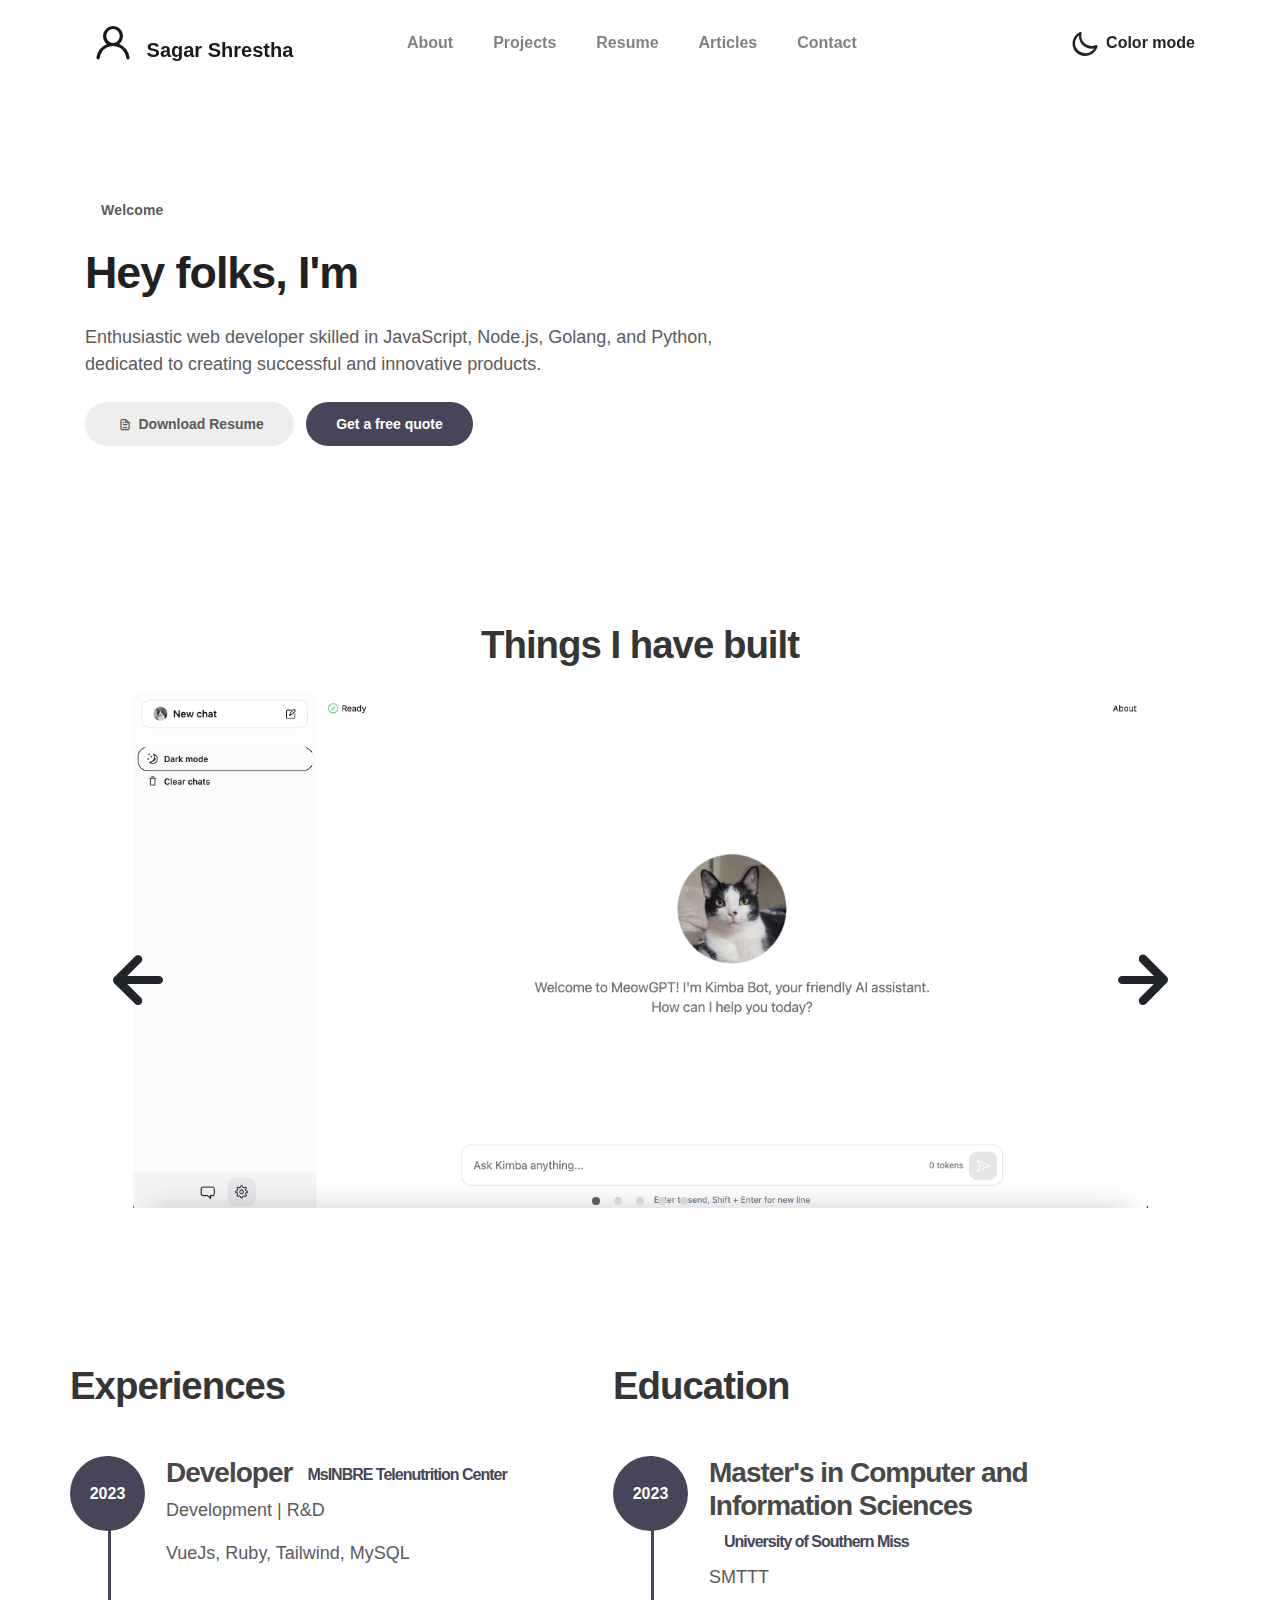
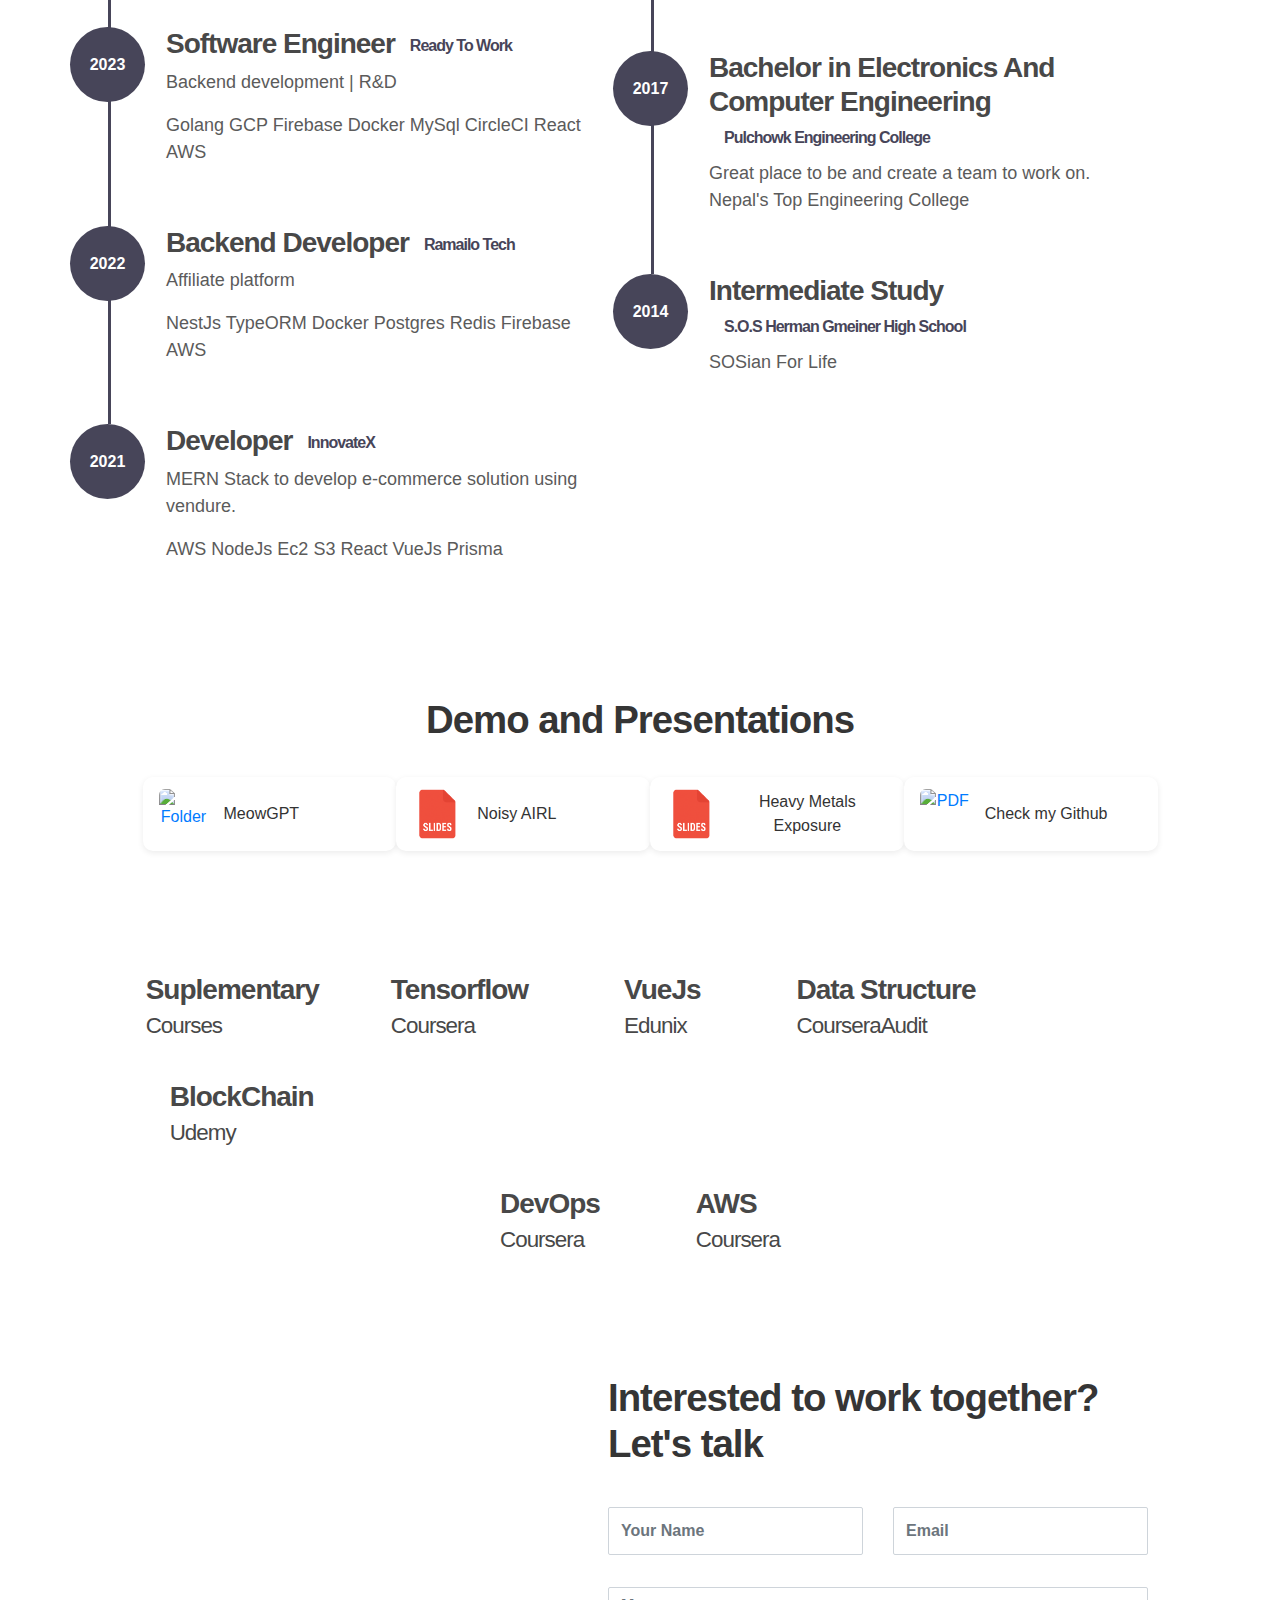
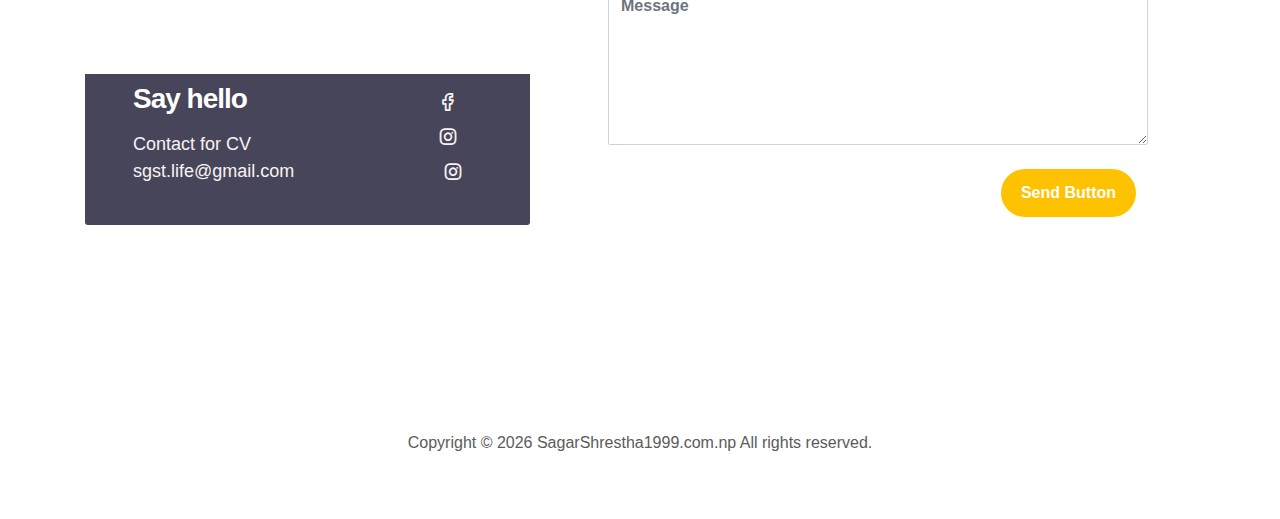
==== commit 3fe14d49: "feat: added demos and slides" ====
--- a/index.html
+++ b/index.html
@@ -254,10 +254,33 @@
             </div>
             <div>
               <div class="file-structure flex">
-                <a href="https://meowgpt.sagarshrestha1999.com.np/">
-                  <div class="file-item">
-                    <img src="https://meowgpt.sagarshrestha1999.com.np/_next/image?url=%2F_next%2Fstatic%2Fmedia%2Fkimba.b46b44c6.png&w=256&q=75" alt="Folder" class="thumbnail">
-                    <span class="file-name">MeowGPT</span>
+                <a href="https://meowgpt.sagarshrestha1999.com.np/" class="linkdemo">
+                  <div class="file-item" style="padding-right: 90px !important;">
+                    <img src="https://meowgpt.sagarshrestha1999.com.np/_next/image?url=%2F_next%2Fstatic%2Fmedia%2Fkimba.b46b44c6.png&w=256&q=75" alt="Folder" class="thumbnail"">
+                    <span class="file-name">MeowGPT</span> 
+                  </div>
+                </a>
+                <a href="https://docs.google.com/presentation/d/1sjLTunsrblXY7NVoU18MQSIfYT31nh3qc9ysMCkmCE8/edit?usp=sharing" class="linkdemo">
+                  <div class="file-item" style="padding-right: 60px !important;">
+                    <img src="images/icon/slides.png"  alt="PDF" class="thumbnail">
+                    <span class="file-name">Noisy AIRL
+                      </span>
+                  </div>
+                </a>
+                <a href="https://docs.google.com/presentation/d/1RW9gNTX7N1jjazwDWN0rHCxlfWX0T702/edit?usp=sharing&ouid=106780448306430131207&rtpof=true&sd=true" class="linkdemo">
+                  <div class="file-item" style="padding-right: 20px !important;">
+                    <img src="images/icon/slides.png"  alt="PDF" class="thumbnail">
+                    <span class="file-name">Heavy Metals Exposure
+                      </span>
+                  </div>
+                </a>
+              <!-- </div>  
+              <div class="file-structure flex"> -->
+                <a href="https://github.com/Znerf?tab=repositories" class="linkdemo">
+                  <div class="file-item" >
+                    <img src="https://github.githubassets.com/assets/GitHub-Mark-ea2971cee799.png"  alt="PDF" class="thumbnail">
+                    <span class="file-name">Check my Github
+                      </span>
                   </div>
                 </a>
               </div>
--- a/css/tooplate-style.css
+++ b/css/tooplate-style.css
@@ -560,10 +560,15 @@
     vertical-align: top;
   }
 }
+/* Base styles for mobile-first approach */
+.linkdemo {
+  width: 100%;
+}
 
 .file-structure {
   display: flex;
-  /* max-width: 900px; */
+  flex-wrap: wrap;
+  justify-content: center;
   margin: 0 auto;
 }
 
@@ -573,10 +578,11 @@
   background: #fff;
   border-radius: 10px;
   padding: 12px 16px;
-  padding-right: 90px !important;
-  margin: 15px;
+  margin: 10px;
   box-shadow: 0 2px 6px rgba(0, 0, 0, 0.08);
   transition: background-color 0.2s;
+  cursor: pointer;
+  width: 100%;
 }
 
 .file-item:hover {
@@ -595,4 +601,20 @@
   font-size: 16px;
   color: #333;
   font-weight: 500;
+}
+
+/* Tablet view: 2-column layout */
+@media (min-width: 600px) {
+  .linkdemo {
+    width: 50%;
+  }
+
+}
+
+/* Desktop view: 4-column layout */
+@media (min-width: 900px) {
+  .linkdemo {
+    width: 25%;
+  }
+
 }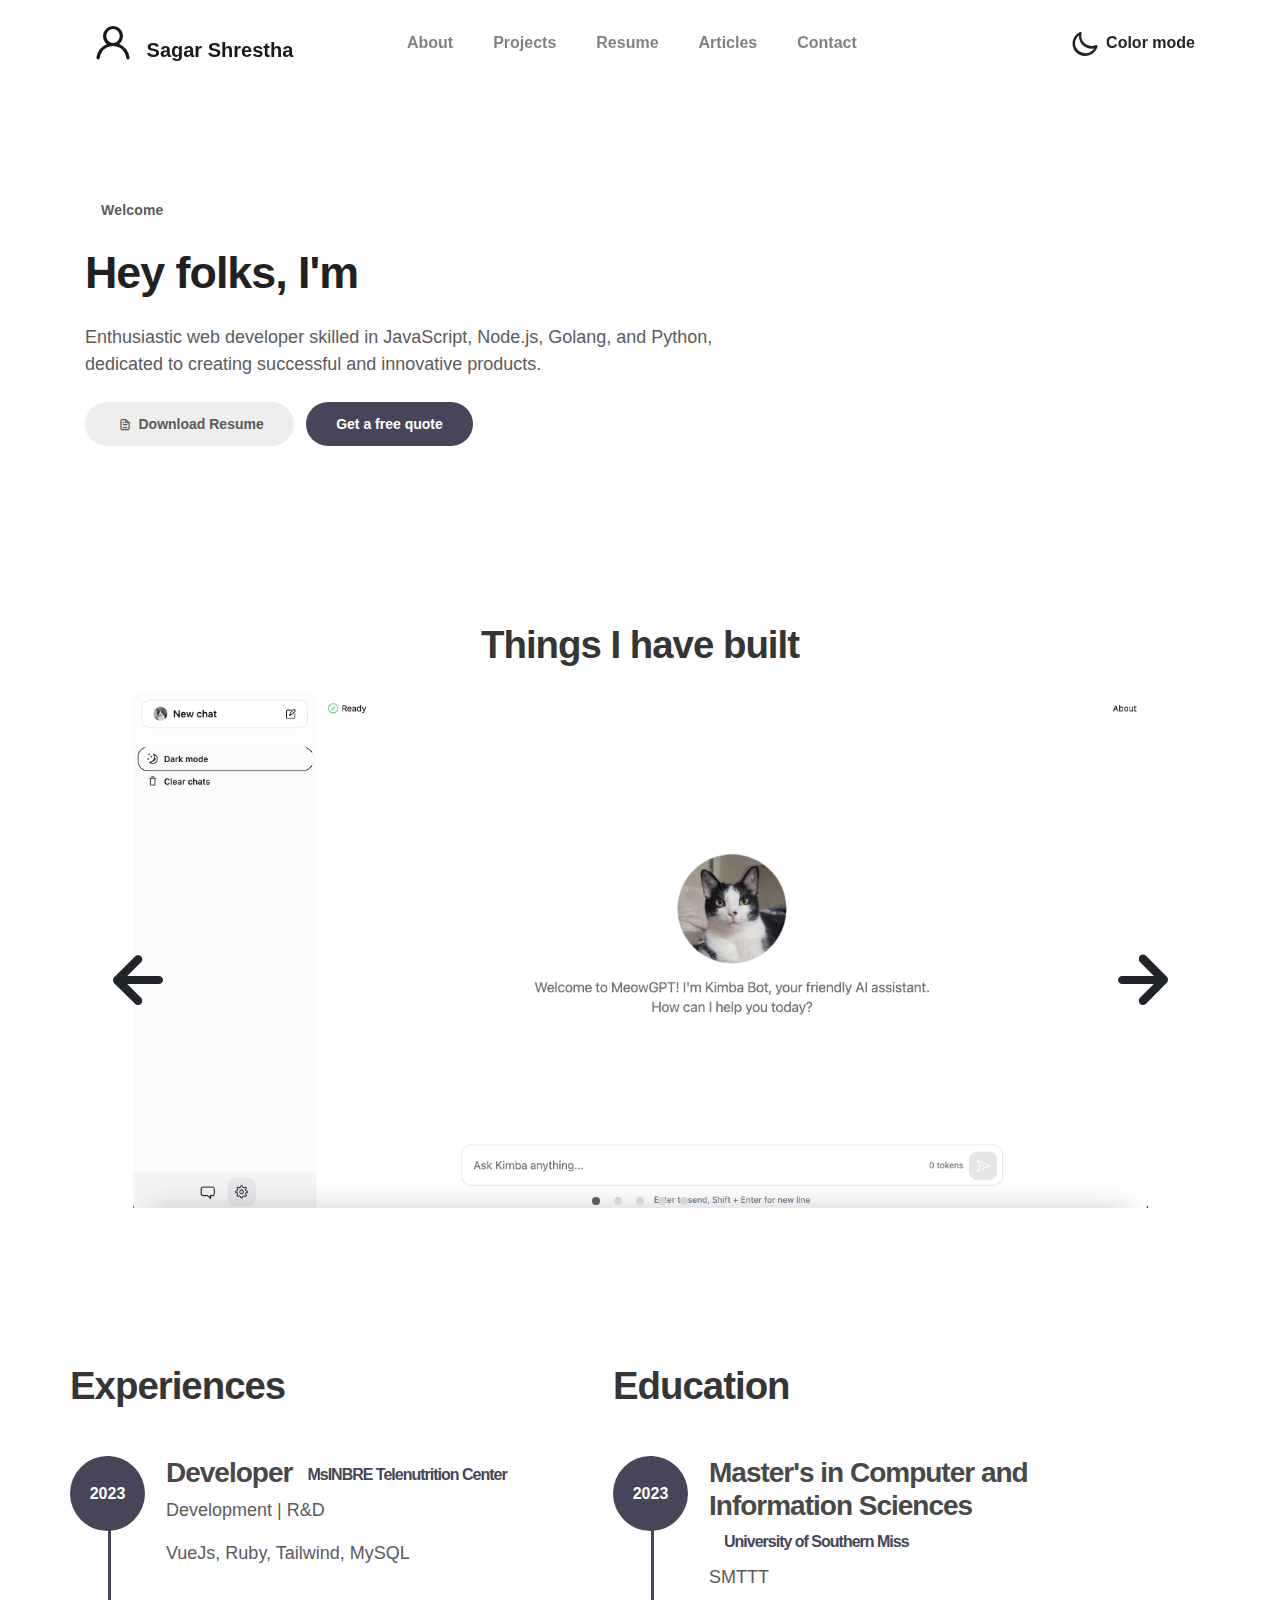
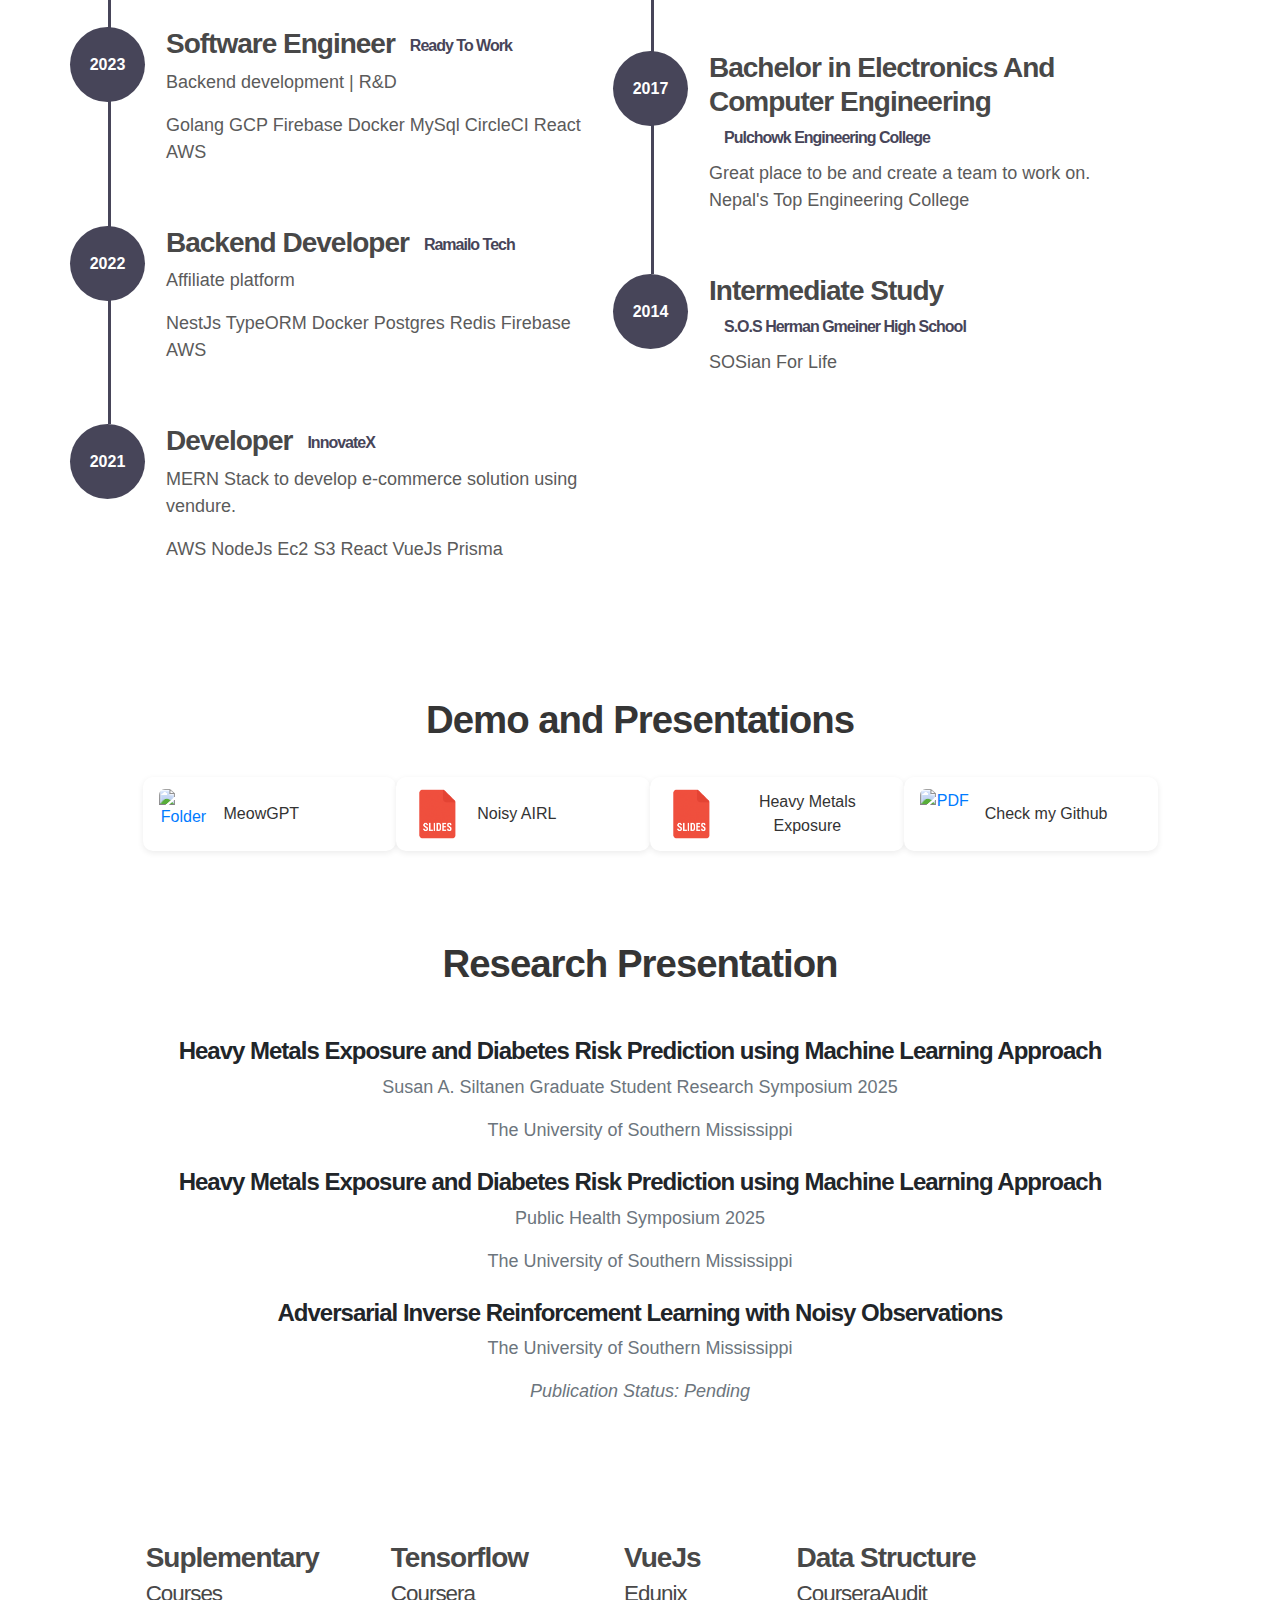
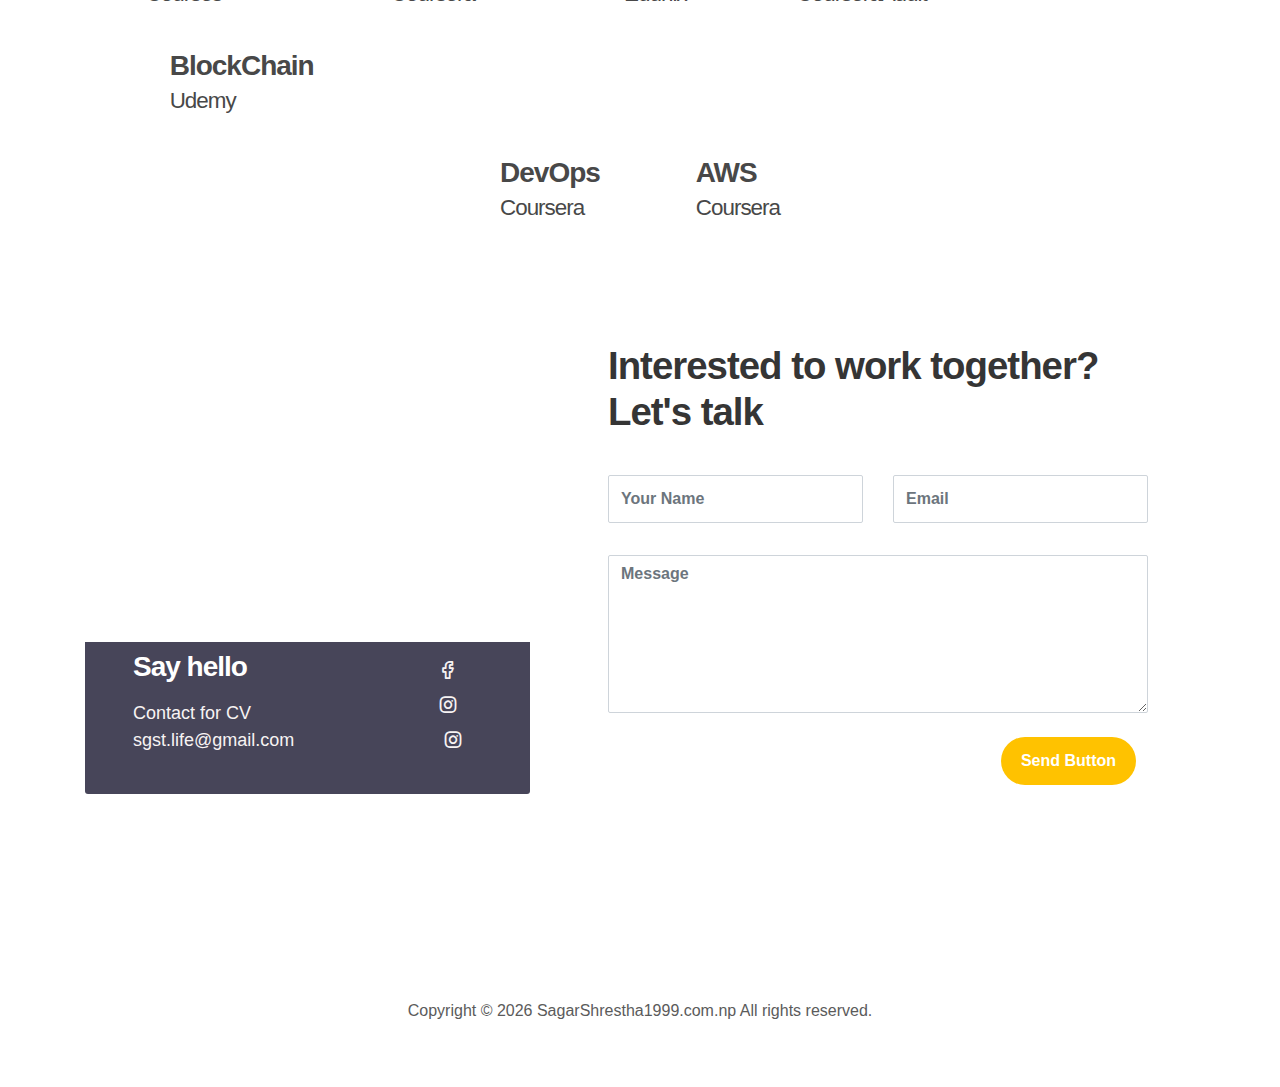
==== commit 28901f0e: "feat: added presentation" ====
--- a/index.html
+++ b/index.html
@@ -274,15 +274,36 @@
                       </span>
                   </div>
                 </a>
-              <!-- </div>  
-              <div class="file-structure flex"> -->
                 <a href="https://github.com/Znerf?tab=repositories" class="linkdemo">
                   <div class="file-item" >
                     <img src="https://github.githubassets.com/assets/GitHub-Mark-ea2971cee799.png"  alt="PDF" class="thumbnail">
-                    <span class="file-name">Check my Github
-                      </span>
+                    <span class="file-name">Check my Github </span>
                   </div>
                 </a>
+              </div>
+            </div>
+
+            <div class="col-lg-8 mx-auto mb-4" style="margin-top: 80px; ">
+              <h2>Research Presentation</h2>
+            </div>
+
+            <div class="presentation-list" style="margin-top: 50px; ">
+              <div class="presentation-item mb-4">
+                <h4>Heavy Metals Exposure and Diabetes Risk Prediction using Machine Learning Approach</h4>
+                <p class="text-muted">Susan A. Siltanen Graduate Student Research Symposium 2025</p>
+                <p class="text-muted">The University of Southern Mississippi</p>
+              </div>
+
+              <div class="presentation-item mb-4">
+                <h4>Heavy Metals Exposure and Diabetes Risk Prediction using Machine Learning Approach</h4>
+                <p class="text-muted">Public Health Symposium 2025</p>
+                <p class="text-muted">The University of Southern Mississippi</p>
+              </div>
+
+              <div class="presentation-item mb-4">
+                <h4>Adversarial Inverse Reinforcement Learning with Noisy Observations</h4>
+                <p class="text-muted">The University of Southern Mississippi</p>
+                <p class="text-muted"><em>Publication Status: Pending</em></p>
               </div>
             </div>
             
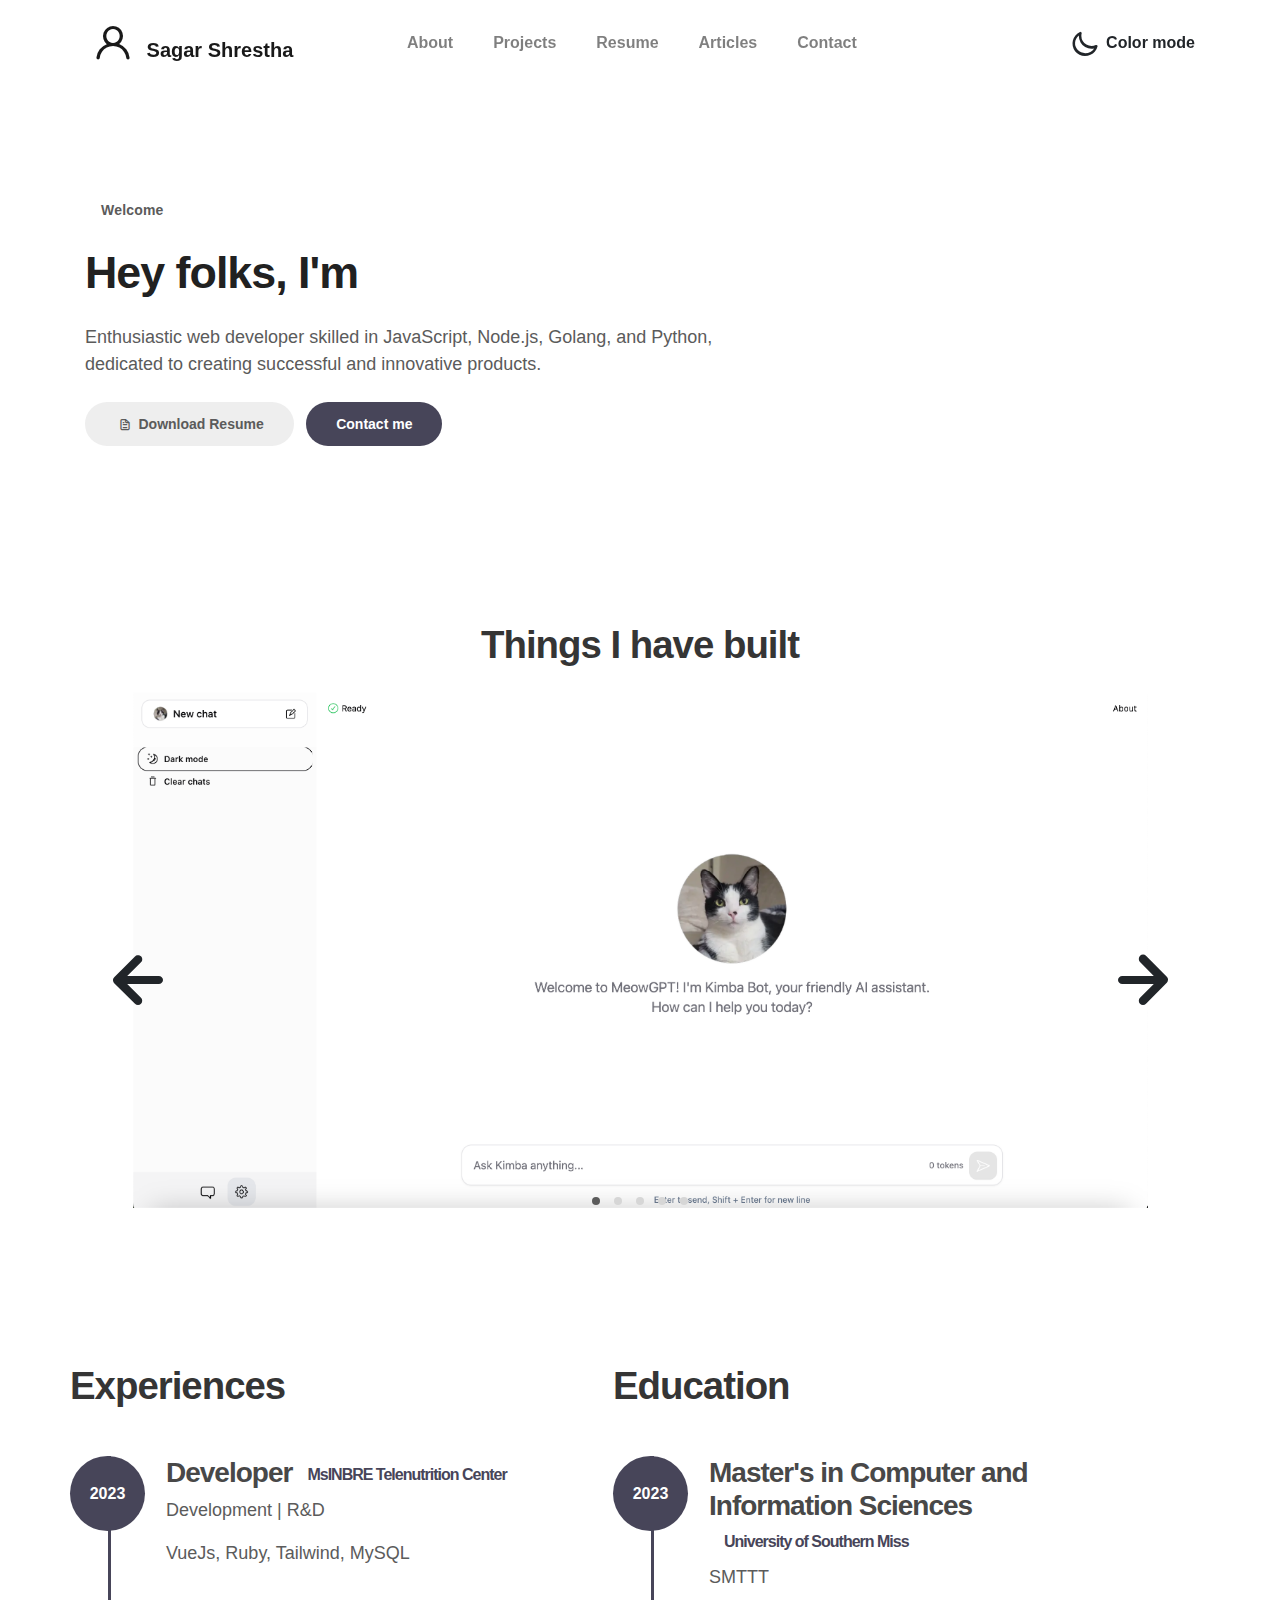
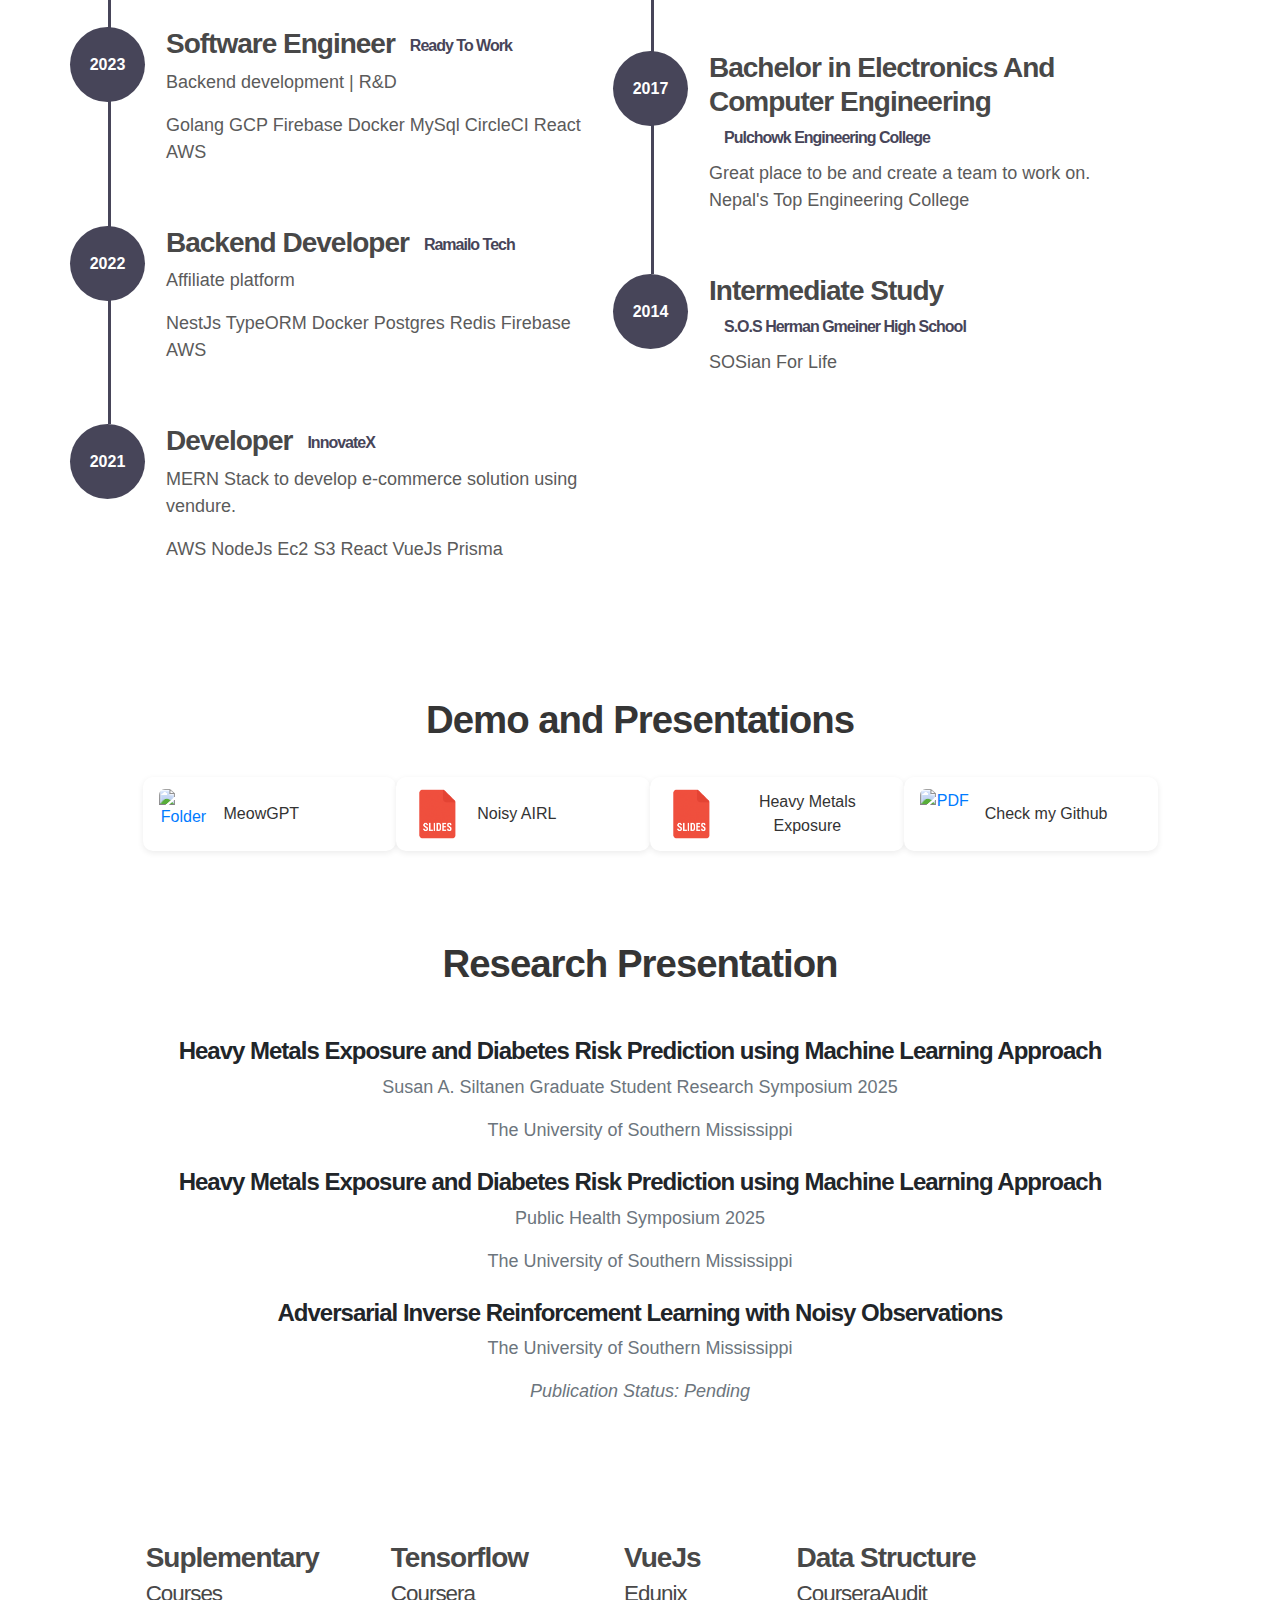
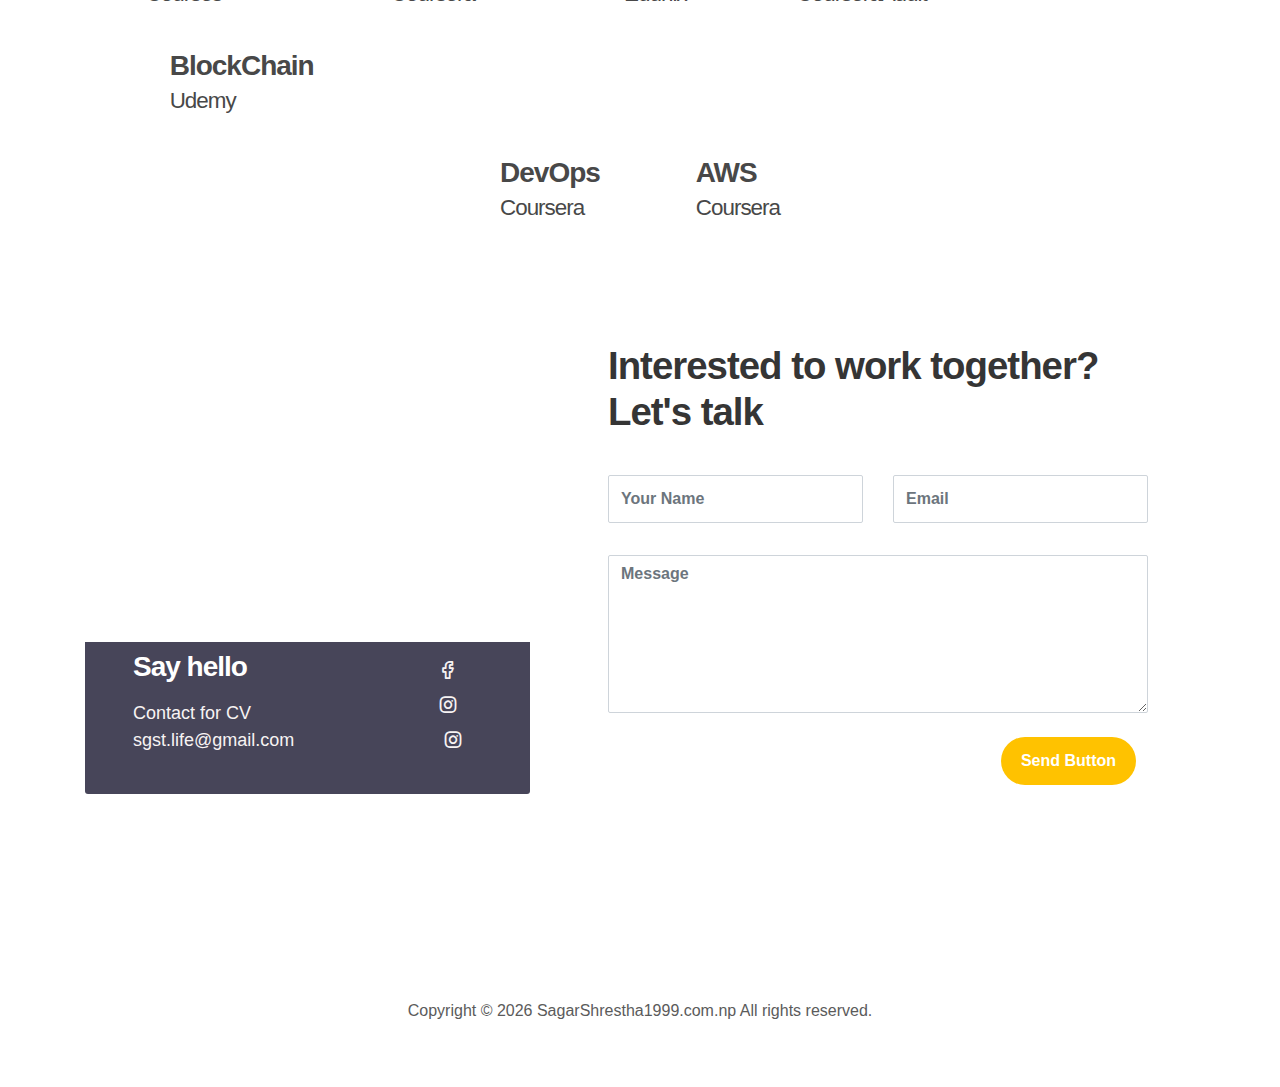
==== commit f5d04c42: "feat: replace quote" ====
--- a/index.html
+++ b/index.html
@@ -87,7 +87,7 @@
                         
                         <div class="custom-btn-group mt-4">
                           <a href="#resume" class="btn mr-lg-2 custom-btn"><i class='uil uil-file-alt'></i> Download Resume</a>
-                          <a href="#contact" class="btn custom-btn custom-btn-bg custom-btn-link">Get a free quote</a>
+                          <a href="#contact" class="btn custom-btn custom-btn-bg custom-btn-link">Contact me </a>
                         </div>
                     </div>
                 </div>
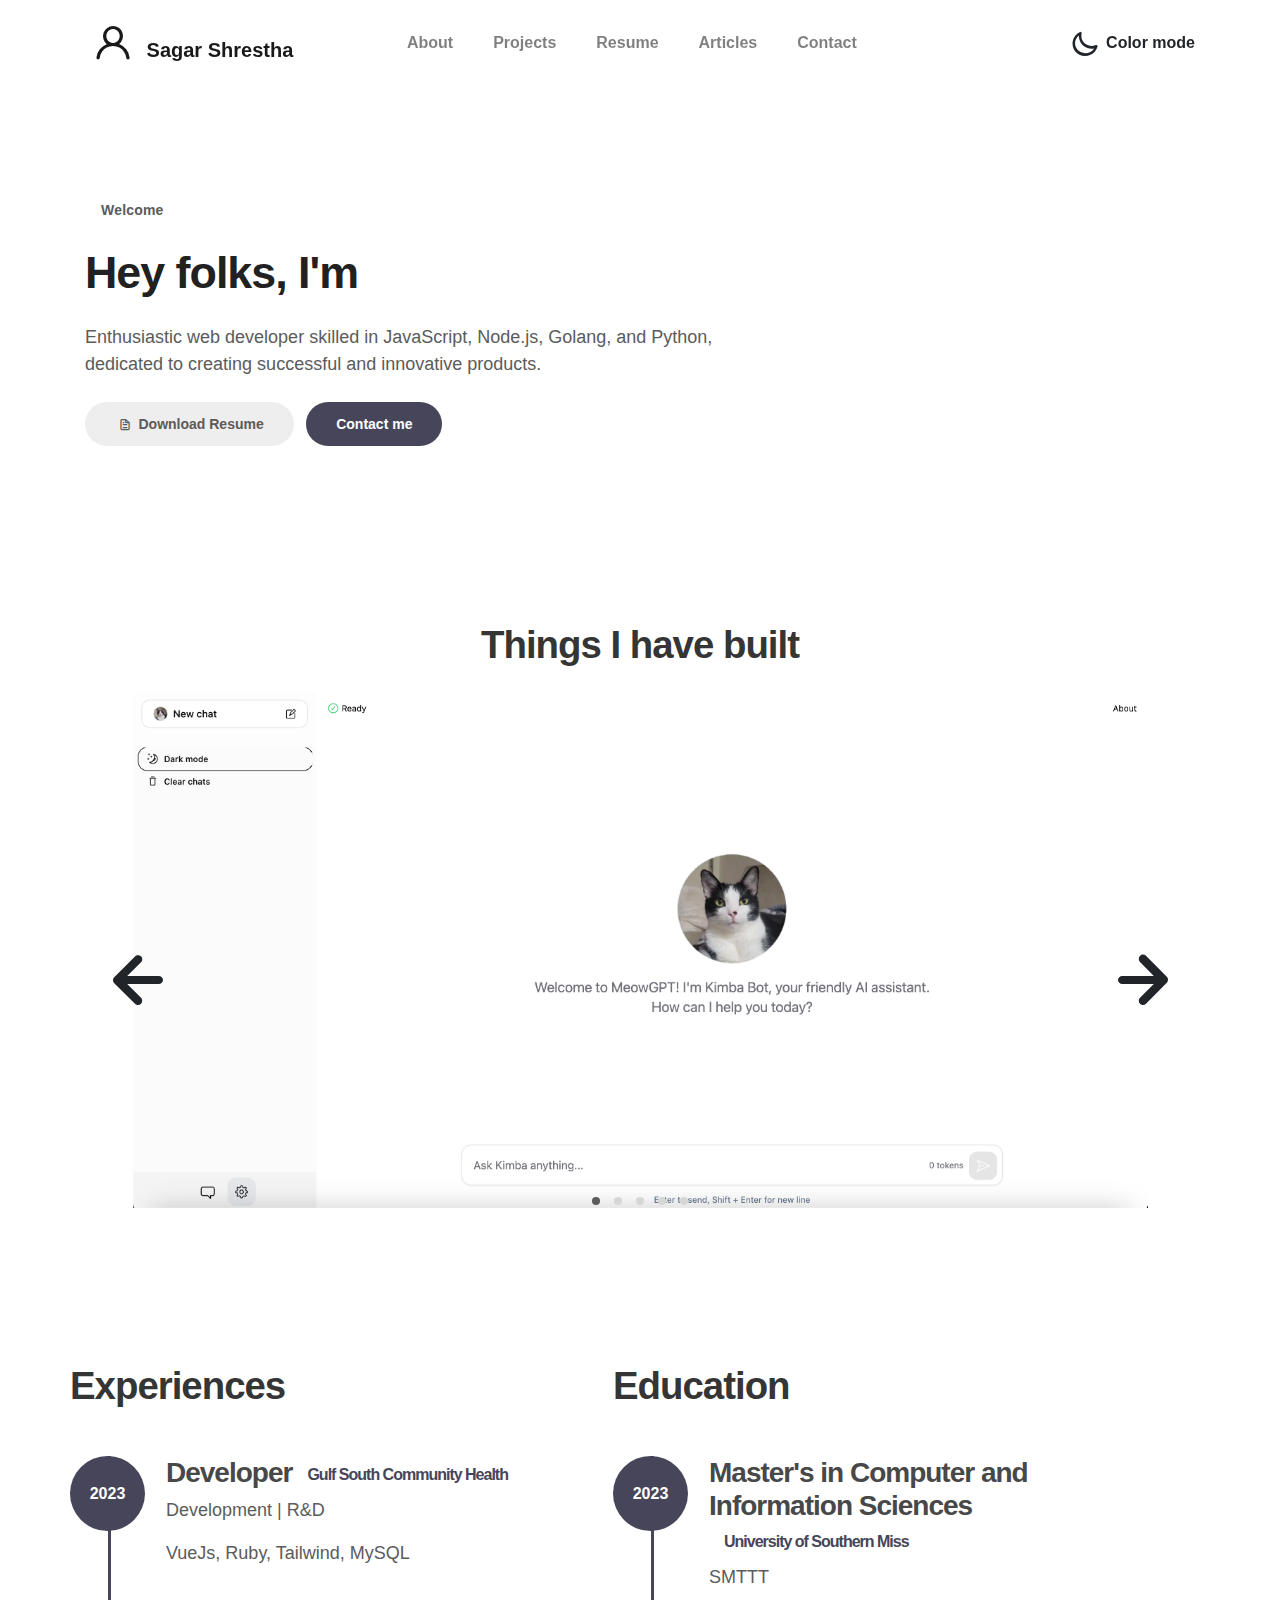
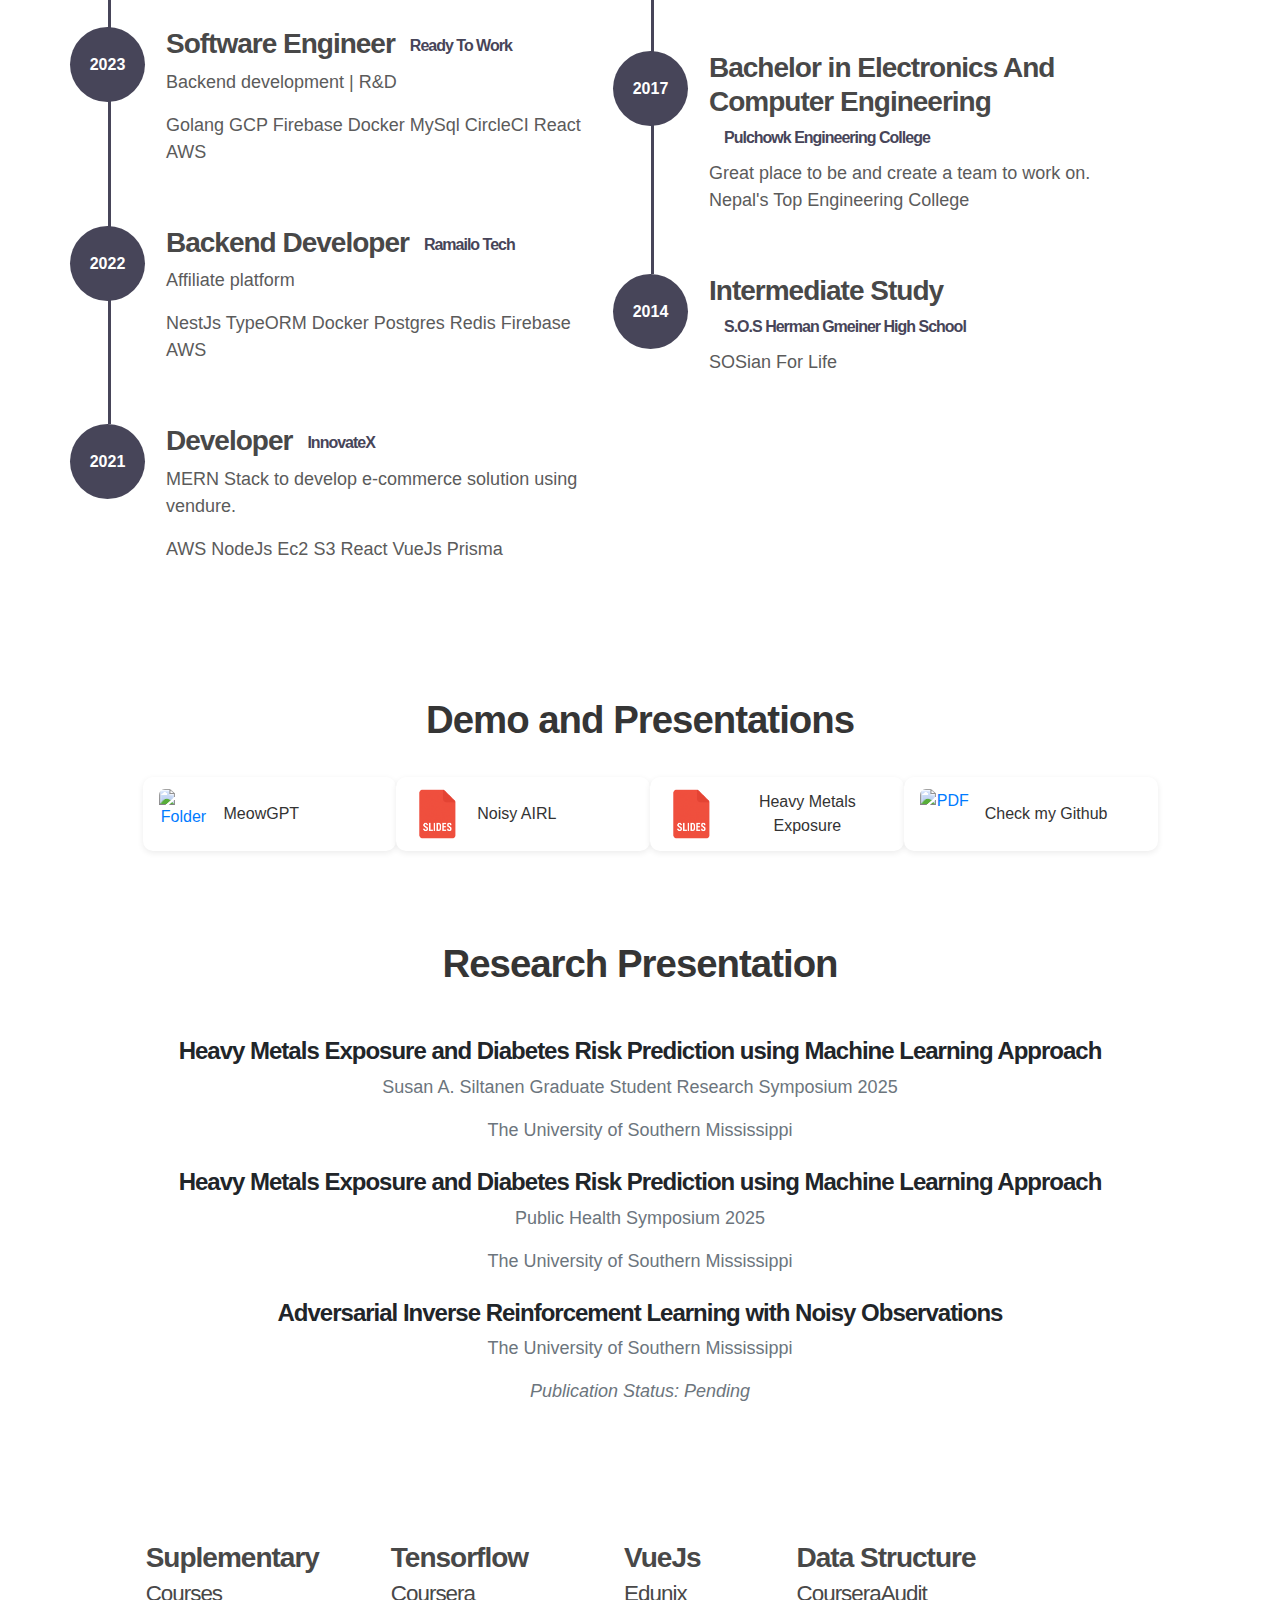
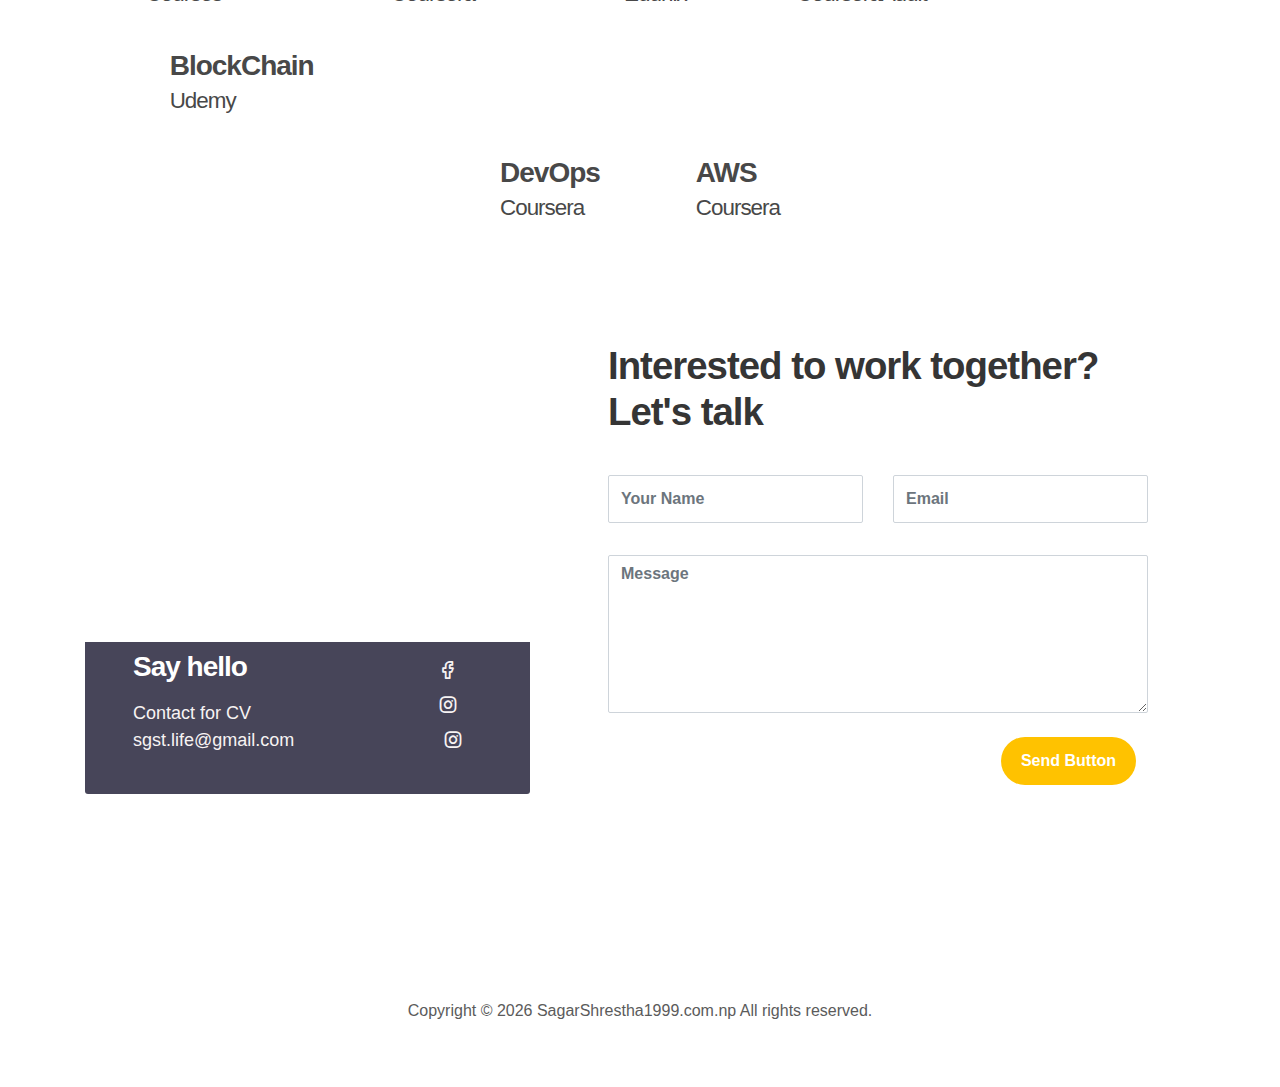
==== commit 0583b44e: "feat: TC to GFCH" ====
--- a/index.html
+++ b/index.html
@@ -162,7 +162,7 @@
                                 <span>2023</span>
                             </div>
                             <div class="timeline-info">
-                              <h3><span>Developer<small>MsINBRE Telenutrition Center</small></h3>
+                              <h3><span>Developer<small>Gulf South Community Health</small></h3>
                                 <p> Development | R&D </p>
                                 <p>VueJs, Ruby, Tailwind, MySQL</p>
                             </div>
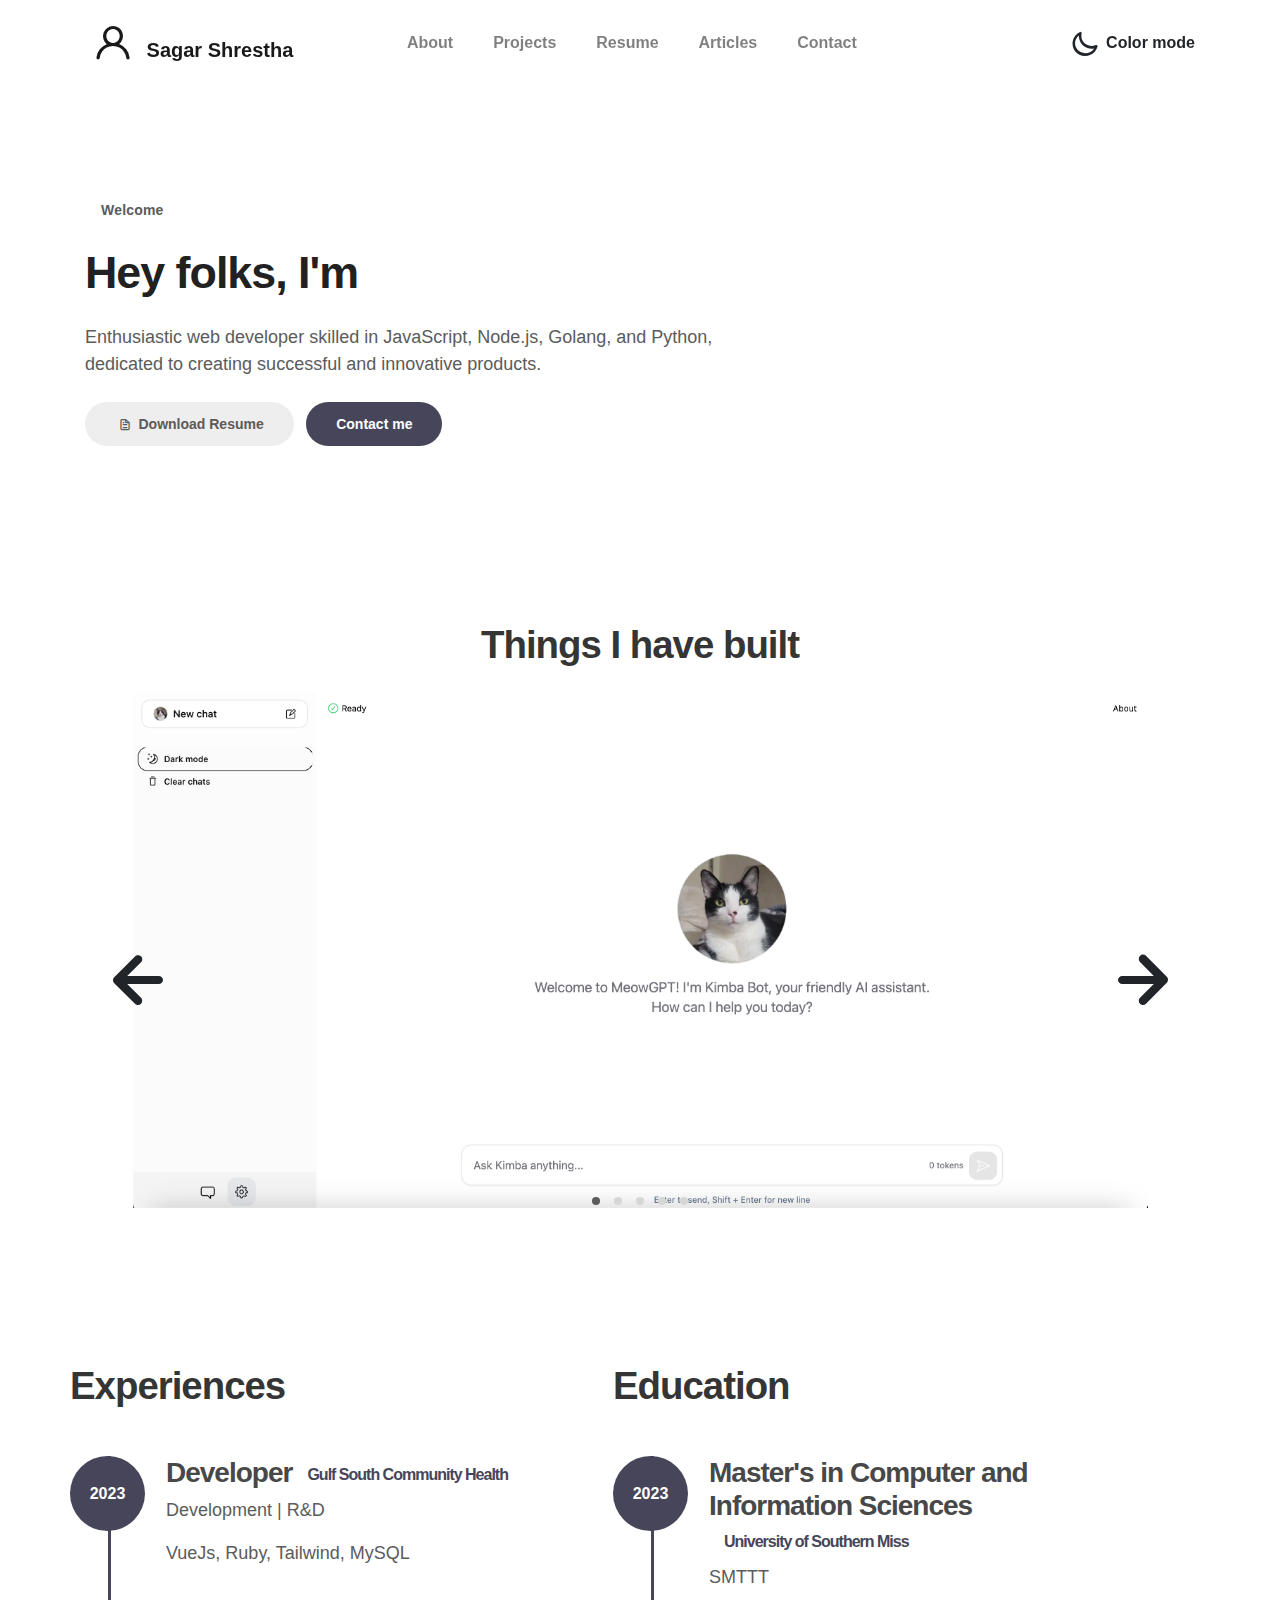
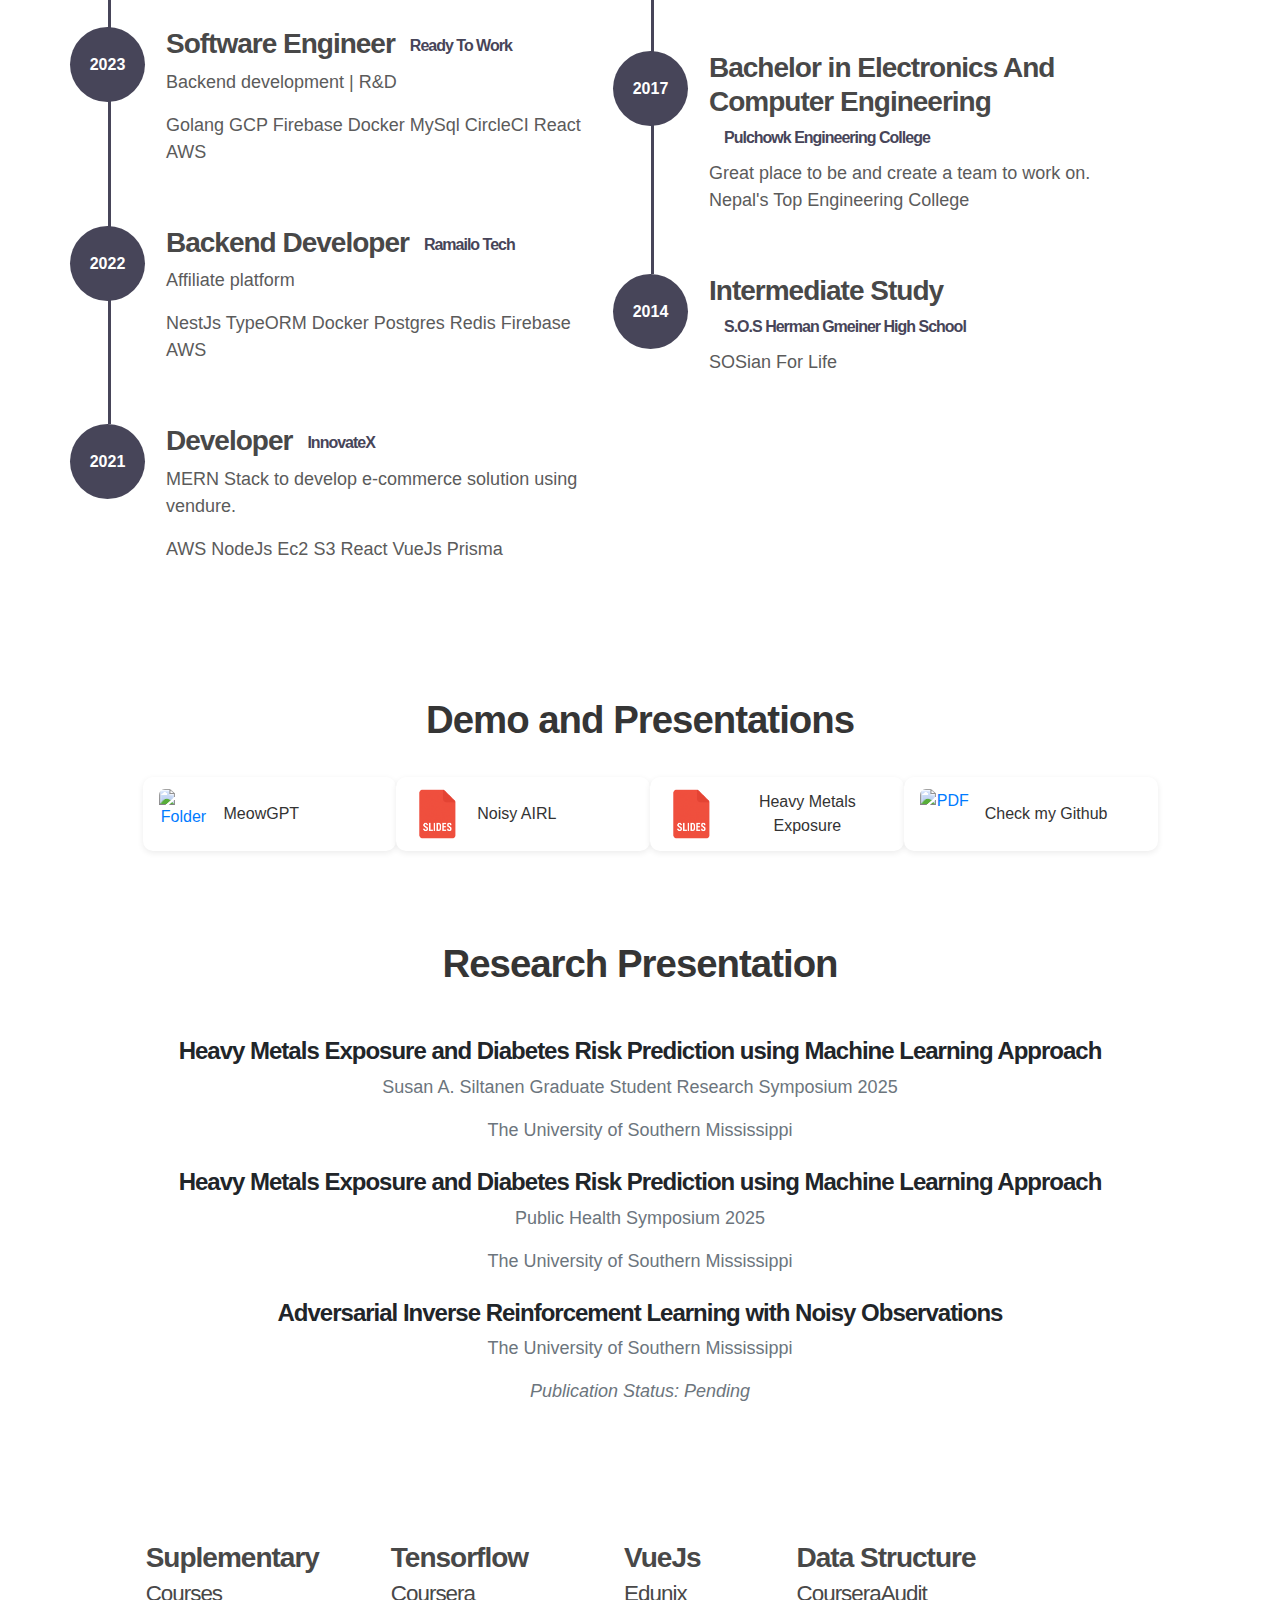
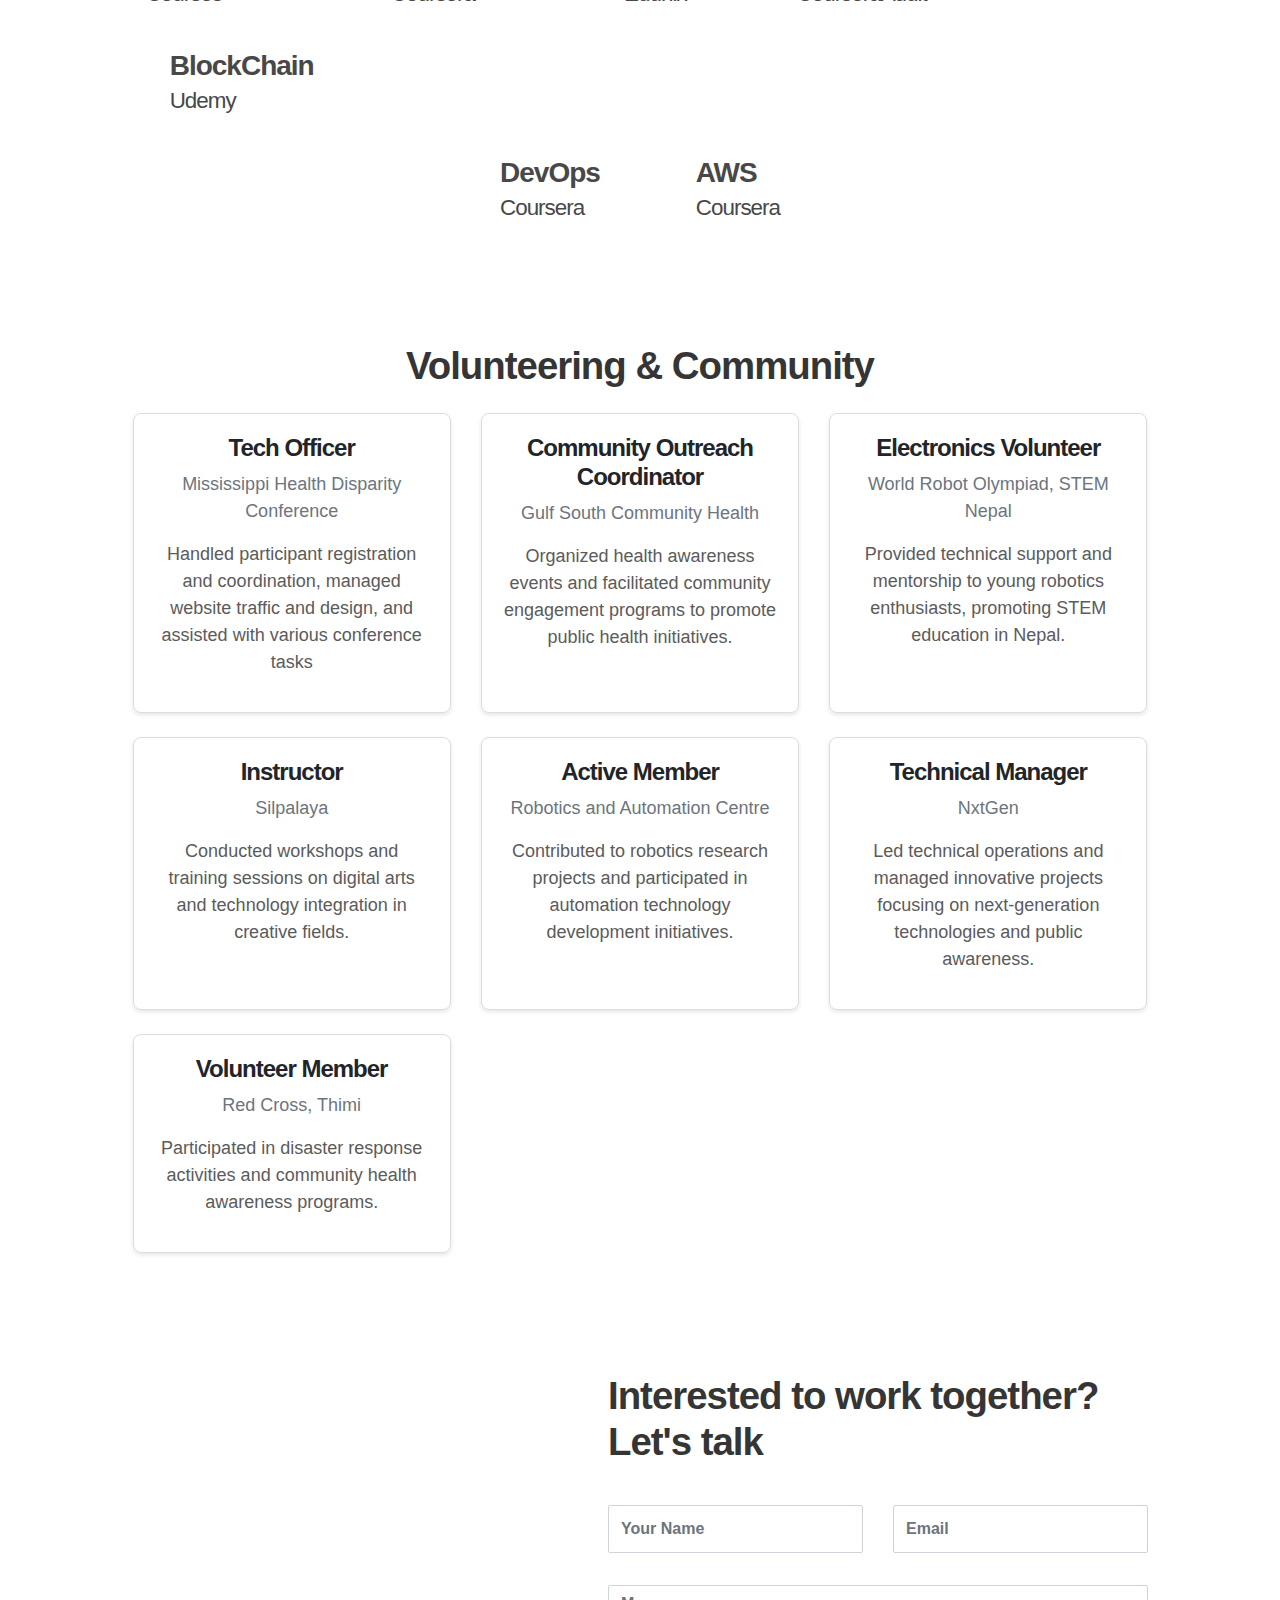
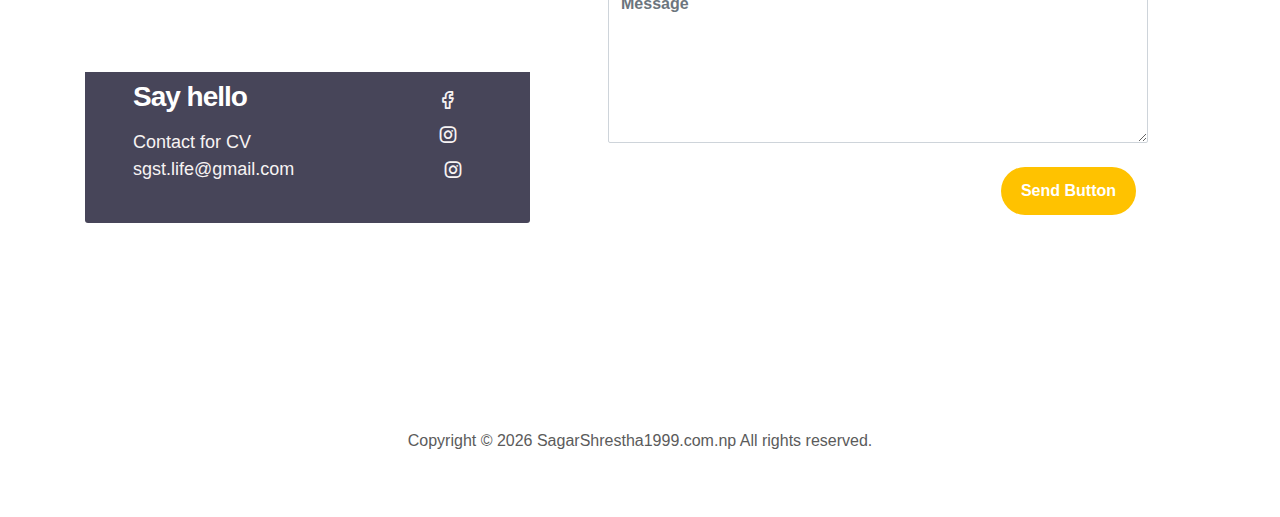
==== commit a7536f4f: "feat: added volunteering section" ====
--- a/index.html
+++ b/index.html
@@ -132,7 +132,7 @@
 
                         <div class="item">
                           <div class="project-info">
-                            <img src="images/project/5.png" class="img-fluid" alt="project image">
+                            <img src="images/project/2.png" class="img-fluid" alt="project image">
                           </div>
                         </div>
 
@@ -341,6 +341,77 @@
 
   </section>
 
+    <!-- VOLUNTEERING -->
+    <section class="volunteering py-5" id="volunteering">
+      <div class="container">
+        <div class="row">
+          <div class="col-lg-11 text-center mx-auto col-12">
+            <div class="col-lg-8 mx-auto mb-4">
+              <h2>Volunteering & Community</h2>
+            </div>
+
+            <div class="row">
+              <div class="col-lg-4 col-md-6 mb-4">
+                <div style="border: 1px solid #ddd; border-radius: 8px; height: 100%; padding: 20px; transition: all 0.3s ease; box-shadow: 0 2px 4px rgba(0,0,0,0.1); cursor: pointer;" onmouseover="this.style.transform='translateY(-5px)'; this.style.boxShadow='0 5px 15px rgba(0,0,0,0.2)'" onmouseout="this.style.transform='translateY(0)'; this.style.boxShadow='0 2px 4px rgba(0,0,0,0.1)'">
+                  <h4>Tech Officer</h4>
+                  <p style="color: #6c757d;">Mississippi Health Disparity Conference</p>
+                  <p>Handled participant registration and coordination, managed website traffic and design, and assisted with various conference tasks </p>
+                </div>
+              </div>
+
+              <div class="col-lg-4 col-md-6 mb-4">
+                <div style="border: 1px solid #ddd; border-radius: 8px; height: 100%; padding: 20px; transition: all 0.3s ease; box-shadow: 0 2px 4px rgba(0,0,0,0.1); cursor: pointer;" onmouseover="this.style.transform='translateY(-5px)'; this.style.boxShadow='0 5px 15px rgba(0,0,0,0.2)'" onmouseout="this.style.transform='translateY(0)'; this.style.boxShadow='0 2px 4px rgba(0,0,0,0.1)'">
+                  <h4>Community Outreach Coordinator</h4>
+                  <p style="color: #6c757d;">Gulf South Community Health</p>
+                  <p>Organized health awareness events and facilitated community engagement programs to promote public health initiatives.</p>
+                </div>
+              </div>
+
+              <div class="col-lg-4 col-md-6 mb-4">
+                <div style="border: 1px solid #ddd; border-radius: 8px; height: 100%; padding: 20px; transition: all 0.3s ease; box-shadow: 0 2px 4px rgba(0,0,0,0.1); cursor: pointer;" onmouseover="this.style.transform='translateY(-5px)'; this.style.boxShadow='0 5px 15px rgba(0,0,0,0.2)'" onmouseout="this.style.transform='translateY(0)'; this.style.boxShadow='0 2px 4px rgba(0,0,0,0.1)'">
+                  <h4>Electronics Volunteer</h4>
+                  <p style="color: #6c757d;">World Robot Olympiad, STEM Nepal</p>
+                  <p>Provided technical support and mentorship to young robotics enthusiasts, promoting STEM education in Nepal.</p>
+                </div>
+              </div>
+
+              <div class="col-lg-4 col-md-6 mb-4">
+                <div style="border: 1px solid #ddd; border-radius: 8px; height: 100%; padding: 20px; transition: all 0.3s ease; box-shadow: 0 2px 4px rgba(0,0,0,0.1); cursor: pointer;" onmouseover="this.style.transform='translateY(-5px)'; this.style.boxShadow='0 5px 15px rgba(0,0,0,0.2)'" onmouseout="this.style.transform='translateY(0)'; this.style.boxShadow='0 2px 4px rgba(0,0,0,0.1)'">
+                  <h4>Instructor</h4>
+                  <p style="color: #6c757d;">Silpalaya</p>
+                  <p>Conducted workshops and training sessions on digital arts and technology integration in creative fields.</p>
+                </div>
+              </div>
+
+              <div class="col-lg-4 col-md-6 mb-4">
+                <div style="border: 1px solid #ddd; border-radius: 8px; height: 100%; padding: 20px; transition: all 0.3s ease; box-shadow: 0 2px 4px rgba(0,0,0,0.1); cursor: pointer;" onmouseover="this.style.transform='translateY(-5px)'; this.style.boxShadow='0 5px 15px rgba(0,0,0,0.2)'" onmouseout="this.style.transform='translateY(0)'; this.style.boxShadow='0 2px 4px rgba(0,0,0,0.1)'">
+                  <h4>Active Member</h4>
+                  <p style="color: #6c757d;">Robotics and Automation Centre</p>
+                  <p>Contributed to robotics research projects and participated in automation technology development initiatives.</p>
+                </div>
+              </div>
+
+              <div class="col-lg-4 col-md-6 mb-4">
+                <div style="border: 1px solid #ddd; border-radius: 8px; height: 100%; padding: 20px; transition: all 0.3s ease; box-shadow: 0 2px 4px rgba(0,0,0,0.1); cursor: pointer;" onmouseover="this.style.transform='translateY(-5px)'; this.style.boxShadow='0 5px 15px rgba(0,0,0,0.2)'" onmouseout="this.style.transform='translateY(0)'; this.style.boxShadow='0 2px 4px rgba(0,0,0,0.1)'">
+                  <h4>Technical Manager</h4>
+                  <p style="color: #6c757d;">NxtGen</p>
+                  <p>Led technical operations and managed innovative projects focusing on next-generation technologies and public awareness.</p>
+                </div>
+              </div>
+
+              <div class="col-lg-4 col-md-6 mb-4">
+                <div style="border: 1px solid #ddd; border-radius: 8px; height: 100%; padding: 20px; transition: all 0.3s ease; box-shadow: 0 2px 4px rgba(0,0,0,0.1); cursor: pointer;" onmouseover="this.style.transform='translateY(-5px)'; this.style.boxShadow='0 5px 15px rgba(0,0,0,0.2)'" onmouseout="this.style.transform='translateY(0)'; this.style.boxShadow='0 2px 4px rgba(0,0,0,0.1)'">
+                  <h4>Volunteer Member</h4>
+                  <p style="color: #6c757d;">Red Cross, Thimi</p>
+                  <p>Participated in disaster response activities and community health awareness programs.</p>
+                </div>
+              </div>
+
+            </div>
+          </div>
+        </div>
+      </div>
+    </section>
 
     <!-- CONTACT -->
     <section class="contact py-5" id="contact">
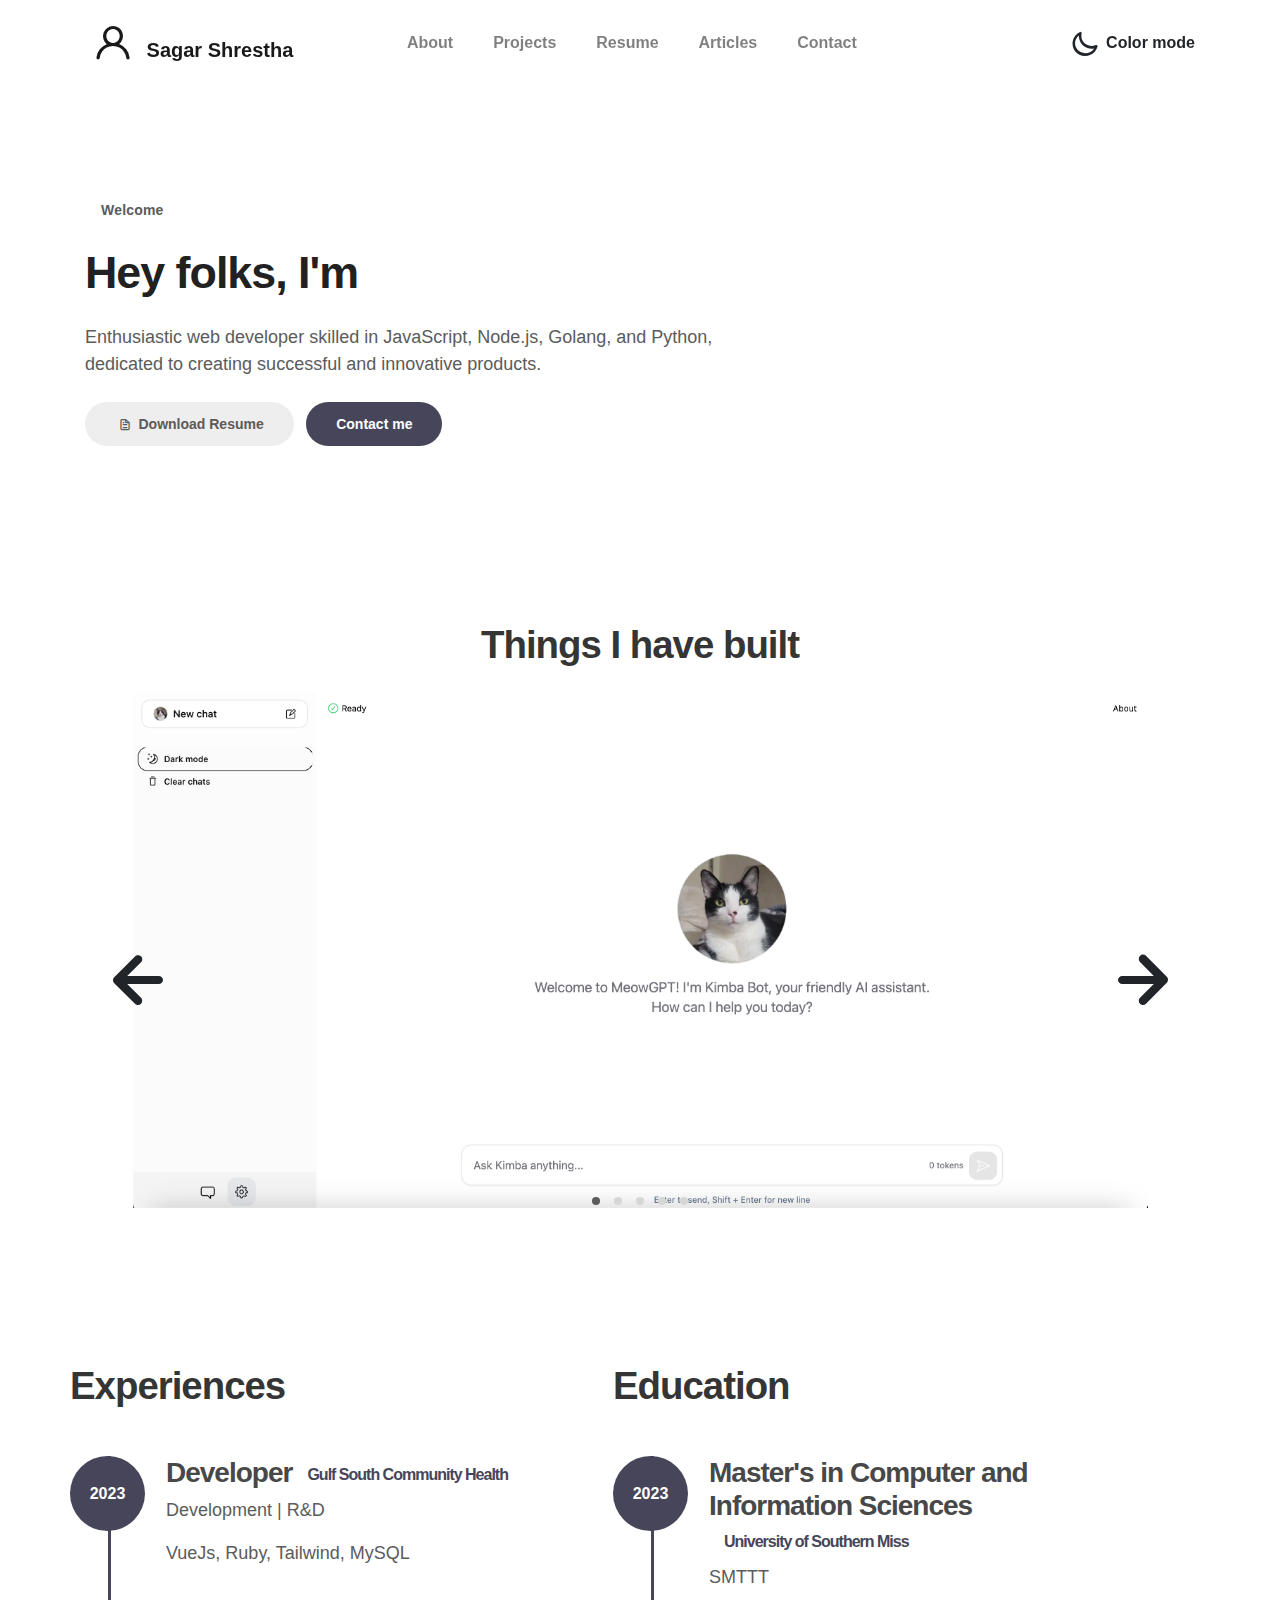
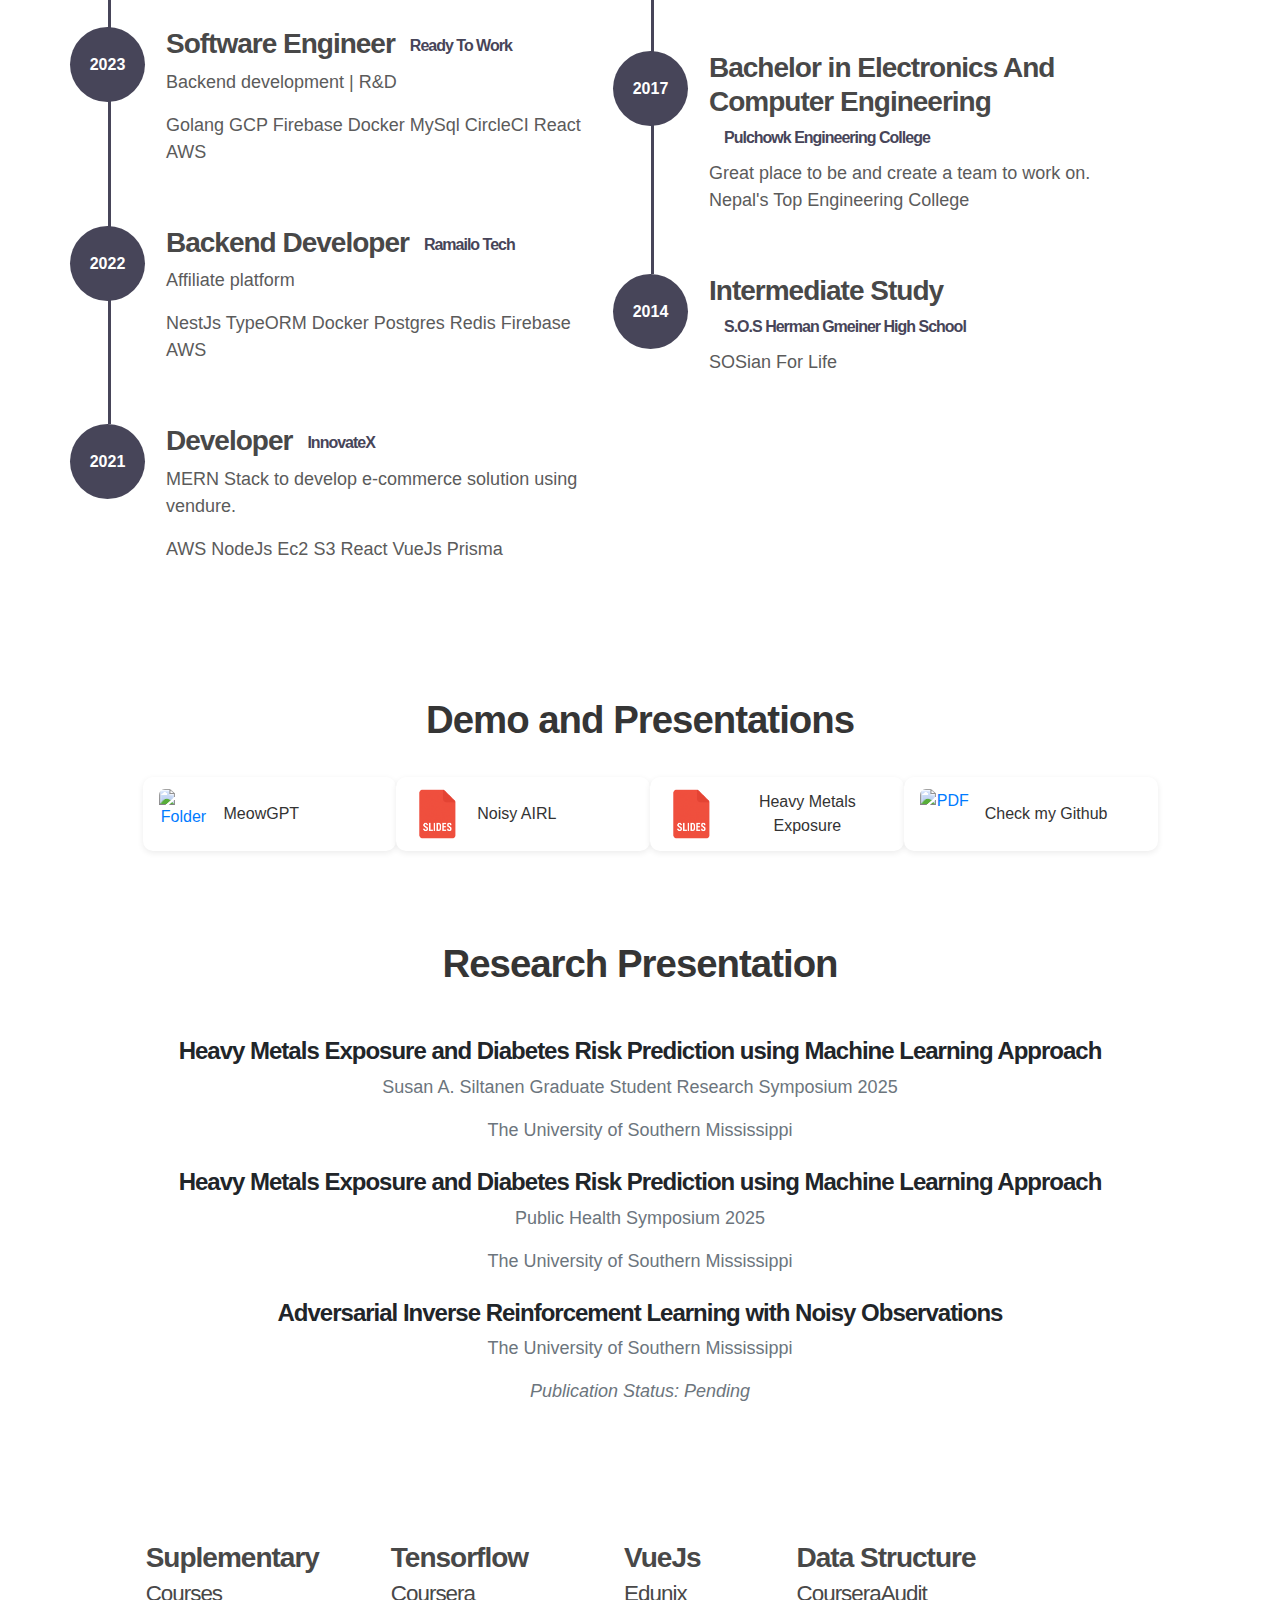
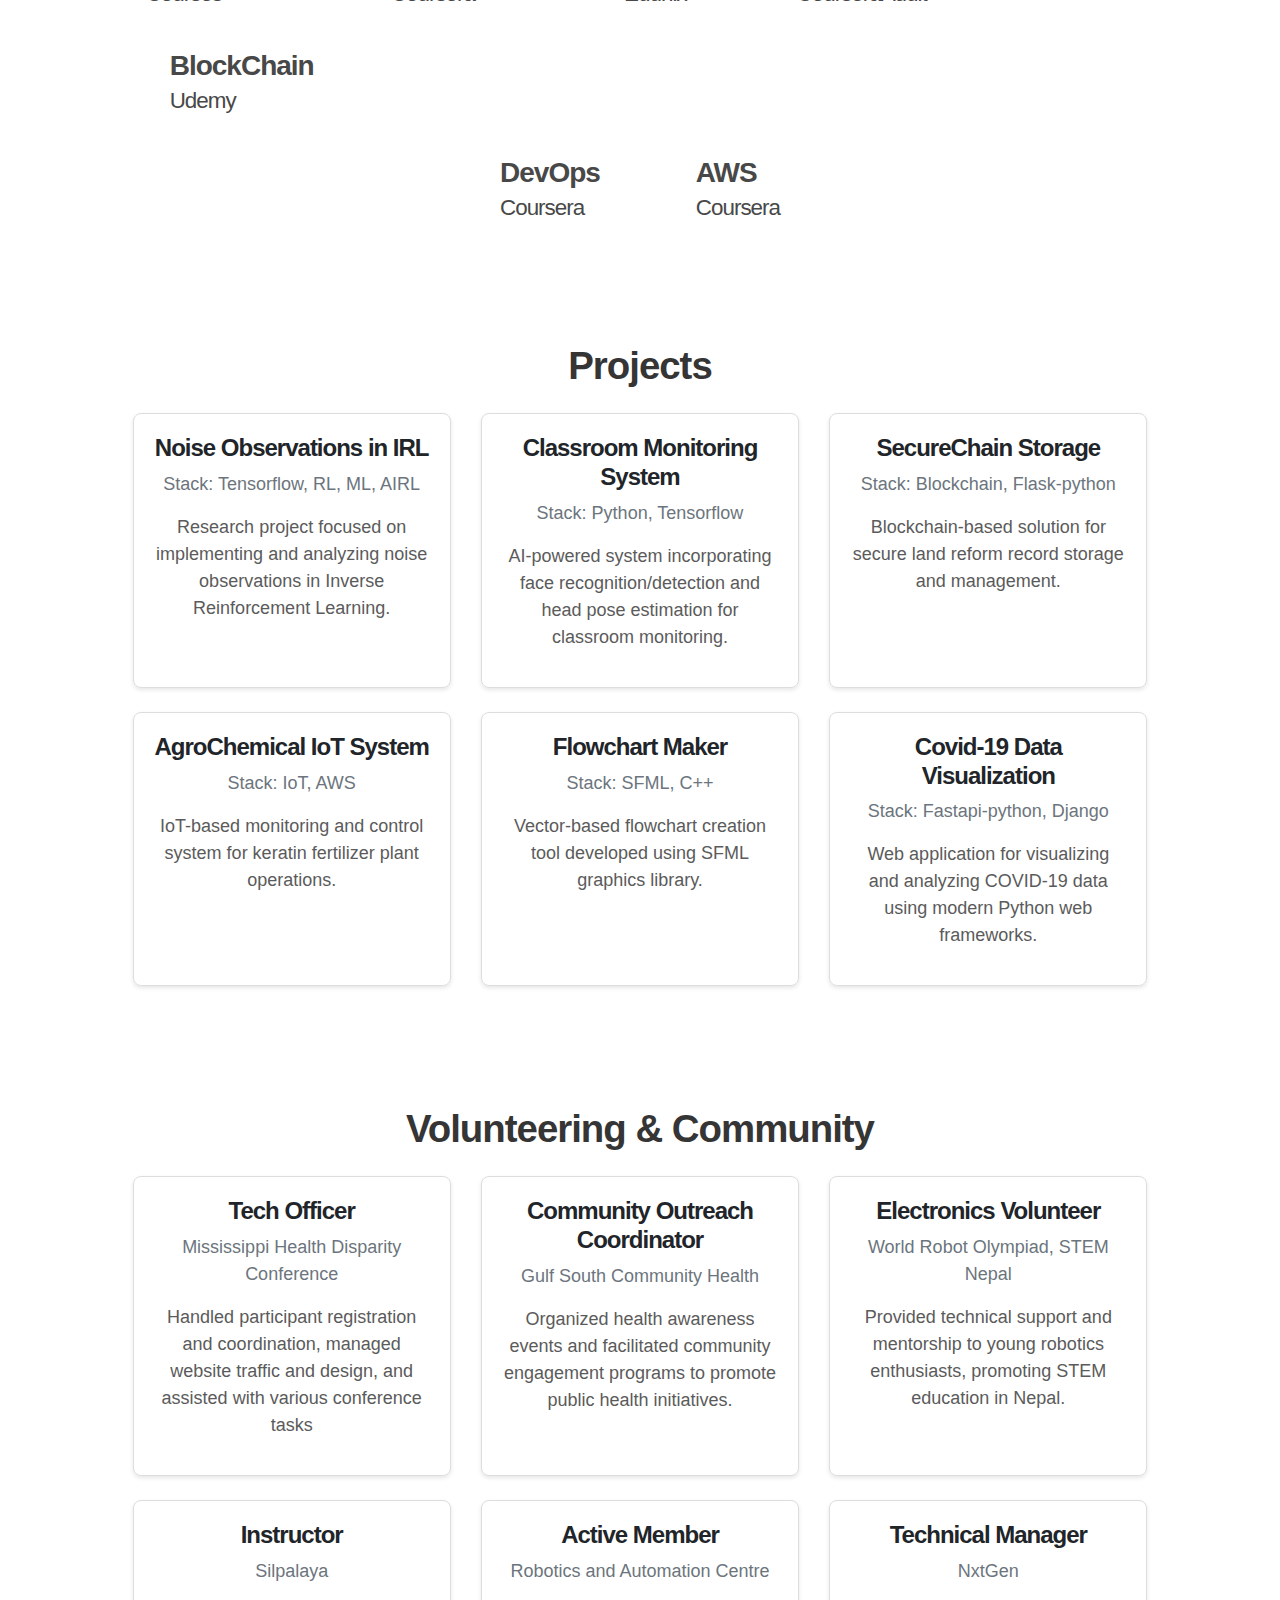
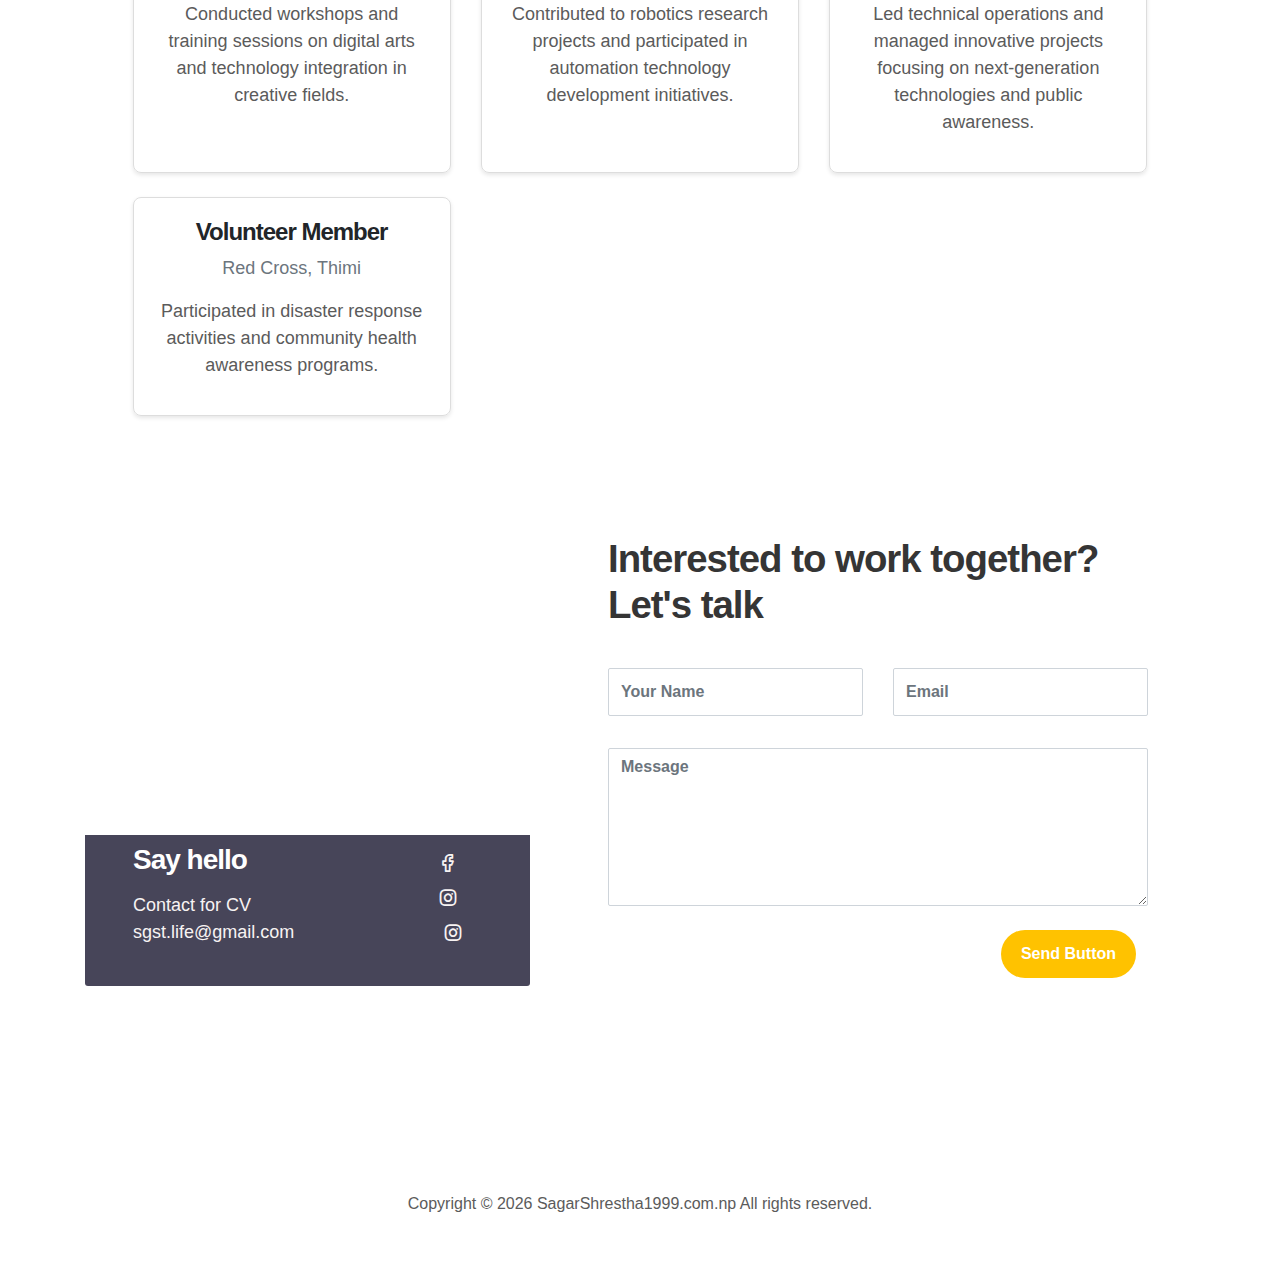
==== commit c7d66d1d: "feat: projects" ====
--- a/index.html
+++ b/index.html
@@ -340,6 +340,68 @@
                      
 
   </section>
+    <!-- PROJECTS -->
+    <section class="projects py-5" id="projects">
+      <div class="container">
+        <div class="row">
+          <div class="col-lg-11 text-center mx-auto col-12">
+            <div class="col-lg-8 mx-auto mb-4">
+              <h2>Projects</h2>
+            </div>
+
+            <div class="row">
+              <div class="col-lg-4 col-md-6 mb-4">
+                <div style="border: 1px solid #ddd; border-radius: 8px; height: 100%; padding: 20px; transition: all 0.3s ease; box-shadow: 0 2px 4px rgba(0,0,0,0.1); cursor: pointer;" onmouseover="this.style.transform='translateY(-5px)'; this.style.boxShadow='0 5px 15px rgba(0,0,0,0.2)'" onmouseout="this.style.transform='translateY(0)'; this.style.boxShadow='0 2px 4px rgba(0,0,0,0.1)'">
+                  <h4>Noise Observations in IRL</h4>
+                  <p style="color: #6c757d;">Stack: Tensorflow, RL, ML, AIRL</p>
+                  <p>Research project focused on implementing and analyzing noise observations in Inverse Reinforcement Learning.</p>
+                </div>
+              </div>
+
+              <div class="col-lg-4 col-md-6 mb-4">
+                <div style="border: 1px solid #ddd; border-radius: 8px; height: 100%; padding: 20px; transition: all 0.3s ease; box-shadow: 0 2px 4px rgba(0,0,0,0.1); cursor: pointer;" onmouseover="this.style.transform='translateY(-5px)'; this.style.boxShadow='0 5px 15px rgba(0,0,0,0.2)'" onmouseout="this.style.transform='translateY(0)'; this.style.boxShadow='0 2px 4px rgba(0,0,0,0.1)'">
+                  <h4>Classroom Monitoring System</h4>
+                  <p style="color: #6c757d;">Stack: Python, Tensorflow</p>
+                  <p>AI-powered system incorporating face recognition/detection and head pose estimation for classroom monitoring.</p>
+                </div>
+              </div>
+
+              <div class="col-lg-4 col-md-6 mb-4">
+                <div style="border: 1px solid #ddd; border-radius: 8px; height: 100%; padding: 20px; transition: all 0.3s ease; box-shadow: 0 2px 4px rgba(0,0,0,0.1); cursor: pointer;" onmouseover="this.style.transform='translateY(-5px)'; this.style.boxShadow='0 5px 15px rgba(0,0,0,0.2)'" onmouseout="this.style.transform='translateY(0)'; this.style.boxShadow='0 2px 4px rgba(0,0,0,0.1)'">
+                  <h4>SecureChain Storage</h4>
+                  <p style="color: #6c757d;">Stack: Blockchain, Flask-python</p>
+                  <p>Blockchain-based solution for secure land reform record storage and management.</p>
+                </div>
+              </div>
+
+              <div class="col-lg-4 col-md-6 mb-4">
+                <div style="border: 1px solid #ddd; border-radius: 8px; height: 100%; padding: 20px; transition: all 0.3s ease; box-shadow: 0 2px 4px rgba(0,0,0,0.1); cursor: pointer;" onmouseover="this.style.transform='translateY(-5px)'; this.style.boxShadow='0 5px 15px rgba(0,0,0,0.2)'" onmouseout="this.style.transform='translateY(0)'; this.style.boxShadow='0 2px 4px rgba(0,0,0,0.1)'">
+                  <h4>AgroChemical IoT System</h4>
+                  <p style="color: #6c757d;">Stack: IoT, AWS</p>
+                  <p>IoT-based monitoring and control system for keratin fertilizer plant operations.</p>
+                </div>
+              </div>
+
+              <div class="col-lg-4 col-md-6 mb-4">
+                <div style="border: 1px solid #ddd; border-radius: 8px; height: 100%; padding: 20px; transition: all 0.3s ease; box-shadow: 0 2px 4px rgba(0,0,0,0.1); cursor: pointer;" onmouseover="this.style.transform='translateY(-5px)'; this.style.boxShadow='0 5px 15px rgba(0,0,0,0.2)'" onmouseout="this.style.transform='translateY(0)'; this.style.boxShadow='0 2px 4px rgba(0,0,0,0.1)'">
+                  <h4>Flowchart Maker</h4>
+                  <p style="color: #6c757d;">Stack: SFML, C++</p>
+                  <p>Vector-based flowchart creation tool developed using SFML graphics library.</p>
+                </div>
+              </div>
+
+              <div class="col-lg-4 col-md-6 mb-4">
+                <div style="border: 1px solid #ddd; border-radius: 8px; height: 100%; padding: 20px; transition: all 0.3s ease; box-shadow: 0 2px 4px rgba(0,0,0,0.1); cursor: pointer;" onmouseover="this.style.transform='translateY(-5px)'; this.style.boxShadow='0 5px 15px rgba(0,0,0,0.2)'" onmouseout="this.style.transform='translateY(0)'; this.style.boxShadow='0 2px 4px rgba(0,0,0,0.1)'">
+                  <h4>Covid-19 Data Visualization</h4>
+                  <p style="color: #6c757d;">Stack: Fastapi-python, Django</p>
+                  <p>Web application for visualizing and analyzing COVID-19 data using modern Python web frameworks.</p>
+                </div>
+              </div>
+            </div>
+          </div>
+        </div>
+      </div>
+    </section>
 
     <!-- VOLUNTEERING -->
     <section class="volunteering py-5" id="volunteering">
